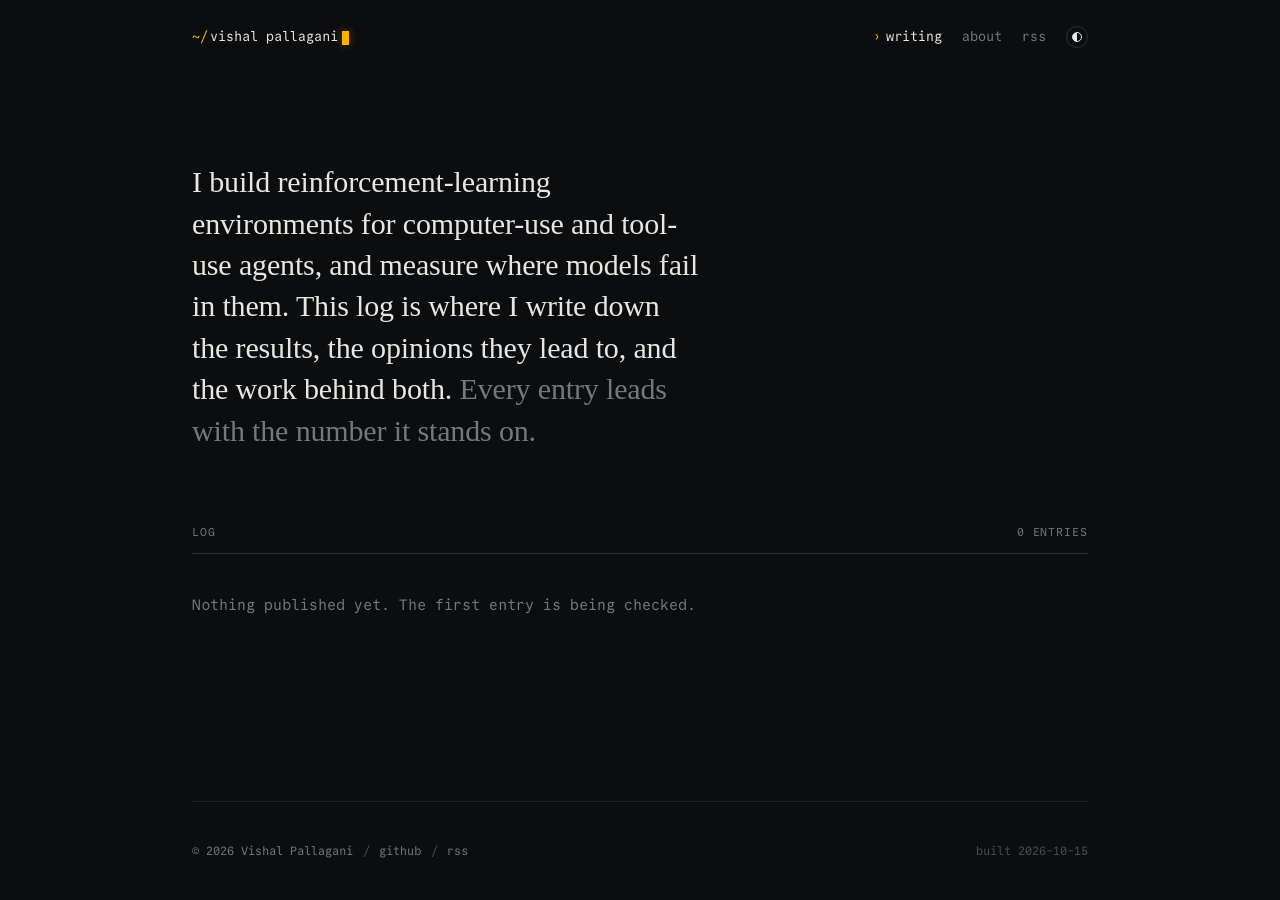
==== index.html @ 7bd43812 "Deploy blog 2026-10-14" ====
<!DOCTYPE html><html lang="en" data-astro-cid-hkbrpulz><head><meta charset="utf-8"><meta name="viewport" content="width=device-width, initial-scale=1"><title>vishal pallagani</title><meta name="description" content="Notes on agents, environments and evaluation, with the numbers attached."><link rel="canonical" href="https://vishalpallagani.github.io/"><link rel="icon" href="/favicon.svg" type="image/svg+xml"><link rel="alternate" type="application/rss+xml" title="vishal pallagani" href="/rss.xml"><meta name="theme-color" content="#0c0d0f" media="(prefers-color-scheme: dark)"><meta name="theme-color" content="#f4f1ea" media="(prefers-color-scheme: light)"><meta property="og:type" content="website"><meta property="og:title" content="vishal pallagani"><meta property="og:description" content="Notes on agents, environments and evaluation, with the numbers attached."><meta property="og:url" content="https://vishalpallagani.github.io/"><meta property="og:image" content="https://vishalpallagani.github.io/og/default.png"><meta property="og:image:width" content="1200"><meta property="og:image:height" content="630"><meta name="twitter:card" content="summary_large_image"><meta name="twitter:image" content="https://vishalpallagani.github.io/og/default.png"><meta name="author" content="Vishal Pallagani"><script>
      // Apply the stored theme before first paint. Dark unless the reader chose light.
      (function () {
        let t = null;
        try { t = localStorage.getItem("theme"); } catch (e) {}
        if (t === "light" || t === "dark") document.documentElement.dataset.theme = t;
        document.addEventListener("astro:after-swap", function () {
          let s = null;
          try { s = localStorage.getItem("theme"); } catch (e) {}
          if (s) document.documentElement.dataset.theme = s;
        });
      })();
    </script><meta name="astro-view-transitions-enabled" content="true"><meta name="astro-view-transitions-fallback" content="animate"><script type="module" src="/_astro/ClientRouter.astro_astro_type_script_index_0_lang.DZigdzQl.js"></script><link rel="stylesheet" href="/_astro/Base.sIvbllHi.css"><style>.intro[data-astro-cid-lcdefpme]{padding-top:clamp(2.5rem,8vw,5.5rem);padding-bottom:clamp(2.5rem,6vw,4.5rem)}.lede[data-astro-cid-lcdefpme]{font-family:var(--serif);font-variation-settings:"wght" 360;letter-spacing:-.005em;text-wrap:pretty;max-width:34ch;margin:0;font-size:clamp(22px,1.2rem + 1vw,30px);line-height:1.38}.dim[data-astro-cid-lcdefpme]{color:var(--muted)}.log-head[data-astro-cid-lcdefpme]{border-bottom:1px solid var(--line-strong);justify-content:space-between;align-items:baseline;padding-bottom:.7rem;display:flex}.log-head[data-astro-cid-lcdefpme] h2[data-astro-cid-lcdefpme]{margin:0;font-weight:400}.log[data-astro-cid-lcdefpme]{margin:0;padding:0;list-style:none}.log[data-astro-cid-lcdefpme] li[data-astro-cid-lcdefpme]{border-bottom:1px solid var(--line);animation:rise var(--t-slow) var(--ease) both;animation-delay:calc(var(--i) * 70ms + .12s)}@keyframes rise{0%{opacity:0;transform:translateY(6px)}}.log[data-astro-cid-lcdefpme] a[data-astro-cid-lcdefpme]{transition:background var(--t-fast) var(--ease);border-radius:4px;grid-template-columns:3.2rem 6.6rem 1fr auto auto;align-items:baseline;gap:0 1.2rem;margin:0 -.6rem;padding:1.15rem .6rem 1.2rem;text-decoration:none;display:grid}.log[data-astro-cid-lcdefpme] a[data-astro-cid-lcdefpme]:hover{background:var(--bg-raised);color:inherit}.no[data-astro-cid-lcdefpme]{color:var(--accent);font-size:12.5px}.date[data-astro-cid-lcdefpme]{color:var(--muted);font-variant-numeric:tabular-nums;font-size:12.5px}.body[data-astro-cid-lcdefpme]{flex-direction:column;gap:.3rem;min-width:0;display:flex}.title[data-astro-cid-lcdefpme]{color:var(--ink);letter-spacing:-.005em;font-size:15px;line-height:1.4}.log[data-astro-cid-lcdefpme] a[data-astro-cid-lcdefpme]:hover .title[data-astro-cid-lcdefpme]{color:var(--accent-ink)}.desc[data-astro-cid-lcdefpme]{font-family:var(--serif);color:var(--ink-2);font-variation-settings:"wght" 360;font-size:16.5px;line-height:1.45}.kind[data-astro-cid-lcdefpme]{letter-spacing:.08em;text-transform:uppercase;color:var(--faint);font-size:11px}.value[data-astro-cid-lcdefpme]{color:var(--accent);font-variant-numeric:tabular-nums;text-align:right;min-width:5.5rem;text-shadow:0 0 14px var(--accent-glow);font-size:15px}.draft[data-astro-cid-lcdefpme]{letter-spacing:.08em;text-transform:uppercase;color:var(--bg);background:var(--muted);vertical-align:.15em;border-radius:2px;margin-left:.6em;padding:.05em .4em;font-size:10.5px;font-style:normal}.empty[data-astro-cid-lcdefpme]{color:var(--muted);padding:1.5rem 0}@media (width<=720px){.log[data-astro-cid-lcdefpme] a[data-astro-cid-lcdefpme]{grid-template-columns:2.6rem 1fr auto;row-gap:.4rem}.date[data-astro-cid-lcdefpme]{grid-area:1/2}.no[data-astro-cid-lcdefpme]{grid-row:1}.value[data-astro-cid-lcdefpme]{grid-area:1/3;min-width:0}.body[data-astro-cid-lcdefpme]{grid-area:2/2/auto/-1}.kind[data-astro-cid-lcdefpme]{display:none}}
</style><script type="module" src="/_astro/page.D-hZag5v.js"></script><style>[data-astro-transition-scope="astro-gyrtbwwo-1"] { view-transition-name: astro-gyrtbwwo-1; }@layer astro { ::view-transition-old(astro-gyrtbwwo-1) { 
	animation-duration: 180ms;
	animation-timing-function: cubic-bezier(0.76, 0, 0.24, 1);
	animation-fill-mode: both;
	animation-name: astroFadeOut; }::view-transition-new(astro-gyrtbwwo-1) { 
	animation-duration: 180ms;
	animation-timing-function: cubic-bezier(0.76, 0, 0.24, 1);
	animation-fill-mode: both;
	animation-name: astroFadeIn; }[data-astro-transition=back]::view-transition-old(astro-gyrtbwwo-1) { 
	animation-duration: 180ms;
	animation-timing-function: cubic-bezier(0.76, 0, 0.24, 1);
	animation-fill-mode: both;
	animation-name: astroFadeOut; }[data-astro-transition=back]::view-transition-new(astro-gyrtbwwo-1) { 
	animation-duration: 180ms;
	animation-timing-function: cubic-bezier(0.76, 0, 0.24, 1);
	animation-fill-mode: both;
	animation-name: astroFadeIn; } }[data-astro-transition-fallback="old"] [data-astro-transition-scope="astro-gyrtbwwo-1"],
			[data-astro-transition-fallback="old"][data-astro-transition-scope="astro-gyrtbwwo-1"] { 
	animation-duration: 180ms;
	animation-timing-function: cubic-bezier(0.76, 0, 0.24, 1);
	animation-fill-mode: both;
	animation-name: astroFadeOut; }[data-astro-transition-fallback="new"] [data-astro-transition-scope="astro-gyrtbwwo-1"],
			[data-astro-transition-fallback="new"][data-astro-transition-scope="astro-gyrtbwwo-1"] { 
	animation-duration: 180ms;
	animation-timing-function: cubic-bezier(0.76, 0, 0.24, 1);
	animation-fill-mode: both;
	animation-name: astroFadeIn; }[data-astro-transition=back][data-astro-transition-fallback="old"] [data-astro-transition-scope="astro-gyrtbwwo-1"],
			[data-astro-transition=back][data-astro-transition-fallback="old"][data-astro-transition-scope="astro-gyrtbwwo-1"] { 
	animation-duration: 180ms;
	animation-timing-function: cubic-bezier(0.76, 0, 0.24, 1);
	animation-fill-mode: both;
	animation-name: astroFadeOut; }[data-astro-transition=back][data-astro-transition-fallback="new"] [data-astro-transition-scope="astro-gyrtbwwo-1"],
			[data-astro-transition=back][data-astro-transition-fallback="new"][data-astro-transition-scope="astro-gyrtbwwo-1"] { 
	animation-duration: 180ms;
	animation-timing-function: cubic-bezier(0.76, 0, 0.24, 1);
	animation-fill-mode: both;
	animation-name: astroFadeIn; }</style></head><body data-astro-cid-hkbrpulz><header class="site-head wrap" data-astro-cid-hkbrpulz><a class="brand" href="/" aria-label="vishal pallagani, home" data-astro-cid-hkbrpulz><span class="prompt" data-astro-cid-hkbrpulz>~/</span>vishal pallagani<span class="cursor" aria-hidden="true" data-astro-cid-hkbrpulz></span></a><nav aria-label="Primary" data-astro-cid-hkbrpulz><a href="/" aria-current="page" data-astro-cid-hkbrpulz>writing</a><a href="/about" data-astro-cid-hkbrpulz>about</a><a class="rss" href="/rss.xml" data-astro-cid-hkbrpulz>rss</a><button class="theme" type="button" aria-label="Toggle colour theme" title="Toggle theme" data-astro-cid-hkbrpulz><span class="theme-dot" data-astro-cid-hkbrpulz></span></button></nav></header><main data-astro-transition-scope="astro-gyrtbwwo-1" data-astro-cid-hkbrpulz><section class="wrap intro" data-astro-cid-lcdefpme><p class="lede" data-astro-cid-lcdefpme>I build reinforcement-learning environments for computer-use and tool-use agents, and measure where models fail in them. This log is where I write down the results, the opinions they lead to, and the work behind both. <span class="dim" data-astro-cid-lcdefpme>Every entry leads with the number it stands on.</span></p></section><section class="wrap" aria-labelledby="log-h" data-astro-cid-lcdefpme><div class="log-head" data-astro-cid-lcdefpme><h2 id="log-h" class="kicker" data-astro-cid-lcdefpme>Log</h2><span class="kicker" data-astro-cid-lcdefpme>0 entries</span></div><p class="empty" data-astro-cid-lcdefpme>Nothing published yet. The first entry is being checked.</p><ol class="log" reversed data-astro-cid-lcdefpme></ol></section></main><footer class="site-foot wrap" data-astro-cid-hkbrpulz><span data-astro-cid-hkbrpulz>© 2026 Vishal Pallagani</span><span class="sep" data-astro-cid-hkbrpulz>/</span><a href="https://github.com/VishalPallagani" data-astro-cid-hkbrpulz>github</a><span class="sep" data-astro-cid-hkbrpulz>/</span><a href="/rss.xml" data-astro-cid-hkbrpulz>rss</a><span class="push" data-astro-cid-hkbrpulz></span><span class="built" data-astro-cid-hkbrpulz>built 2026-10-15</span></footer><script type="module">function e(){let e=document.querySelector(`.theme`);e&&!e.dataset.bound&&(e.dataset.bound=`1`,e.addEventListener(`click`,()=>{let e=document.documentElement,t=e.dataset.theme===`light`?`dark`:`light`;e.dataset.theme=t;try{localStorage.setItem(`theme`,t)}catch{}}))}function t(){let e=document.querySelector(`.progress span`);if(!e)return;let t=document.querySelector(`article`),n=()=>{let n=t??document.body,r=n.offsetTop,i=r+n.offsetHeight-window.innerHeight,a=Math.min(1,Math.max(0,(window.scrollY-r)/Math.max(1,i-r)));e.style.transform=`scaleX(${a})`};n(),window.addEventListener(`scroll`,n,{passive:!0}),window.addEventListener(`resize`,n),document.addEventListener(`astro:before-swap`,()=>window.removeEventListener(`scroll`,n),{once:!0})}document.addEventListener(`astro:page-load`,()=>{e(),t()});</script></body></html>
---- _astro/Base.sIvbllHi.css ----
@keyframes astroFadeInOut{0%{opacity:1}to{opacity:0}}@keyframes astroFadeIn{0%{opacity:0;mix-blend-mode:plus-lighter}to{opacity:1;mix-blend-mode:plus-lighter}}@keyframes astroFadeOut{0%{opacity:1;mix-blend-mode:plus-lighter}to{opacity:0;mix-blend-mode:plus-lighter}}@keyframes astroSlideFromRight{0%{transform:translate(100%)}}@keyframes astroSlideFromLeft{0%{transform:translate(-100%)}}@keyframes astroSlideToRight{to{transform:translate(100%)}}@keyframes astroSlideToLeft{to{transform:translate(-100%)}}@media (prefers-reduced-motion){::view-transition-group(*),::view-transition-old(*),::view-transition-new(*),[data-astro-transition-scope]{animation:none!important}}@font-face{font-family:Commit Mono;font-style:normal;font-display:swap;font-weight:400;src:url(/_astro/commit-mono-latin-400-normal.wzhe4RuD.woff2)format("woff2"),url(/_astro/commit-mono-latin-400-normal.s0S3qwFW.woff)format("woff")}@font-face{font-family:Commit Mono;font-style:normal;font-display:swap;font-weight:500;src:url(/_astro/commit-mono-latin-500-normal.5uPfnx7h.woff2)format("woff2"),url(/_astro/commit-mono-latin-500-normal.DSlnSK8M.woff)format("woff")}@font-face{font-family:Commit Mono;font-style:italic;font-display:swap;font-weight:400;src:url(/_astro/commit-mono-latin-400-italic.DjSHLl2N.woff2)format("woff2"),url(/_astro/commit-mono-latin-400-italic.BXinMwCi.woff)format("woff")}@font-face{font-family:Newsreader Variable;font-style:normal;font-display:swap;font-weight:200 800;src:url(/_astro/newsreader-vietnamese-opsz-normal.BjhtXyW2.woff2)format("woff2-variations");unicode-range:U+102-103,U+110-111,U+128-129,U+168-169,U+1A0-1A1,U+1AF-1B0,U+300-301,U+303-304,U+308-309,U+323,U+329,U+1EA0-1EF9,U+20AB}@font-face{font-family:Newsreader Variable;font-style:normal;font-display:swap;font-weight:200 800;src:url(/_astro/newsreader-latin-ext-opsz-normal.BQn1nviT.woff2)format("woff2-variations");unicode-range:U+100-2BA,U+2BD-2C5,U+2C7-2CC,U+2CE-2D7,U+2DD-2FF,U+304,U+308,U+329,U+1D00-1DBF,U+1E00-1E9F,U+1EF2-1EFF,U+2020,U+20A0-20AB,U+20AD-20C0,U+2113,U+2C60-2C7F,U+A720-A7FF}@font-face{font-family:Newsreader Variable;font-style:normal;font-display:swap;font-weight:200 800;src:url(/_astro/newsreader-latin-opsz-normal.s-izfB6B.woff2)format("woff2-variations");unicode-range:U+??,U+131,U+152-153,U+2BB-2BC,U+2C6,U+2DA,U+2DC,U+304,U+308,U+329,U+2000-206F,U+20AC,U+2122,U+2191,U+2193,U+2212,U+2215,U+FEFF,U+FFFD}@font-face{font-family:Newsreader Variable;font-style:italic;font-display:swap;font-weight:200 800;src:url(/_astro/newsreader-vietnamese-opsz-italic.DTr-ymY4.woff2)format("woff2-variations");unicode-range:U+102-103,U+110-111,U+128-129,U+168-169,U+1A0-1A1,U+1AF-1B0,U+300-301,U+303-304,U+308-309,U+323,U+329,U+1EA0-1EF9,U+20AB}@font-face{font-family:Newsreader Variable;font-style:italic;font-display:swap;font-weight:200 800;src:url(/_astro/newsreader-latin-ext-opsz-italic.CSPGnFdO.woff2)format("woff2-variations");unicode-range:U+100-2BA,U+2BD-2C5,U+2C7-2CC,U+2CE-2D7,U+2DD-2FF,U+304,U+308,U+329,U+1D00-1DBF,U+1E00-1E9F,U+1EF2-1EFF,U+2020,U+20A0-20AB,U+20AD-20C0,U+2113,U+2C60-2C7F,U+A720-A7FF}@font-face{font-family:Newsreader Variable;font-style:italic;font-display:swap;font-weight:200 800;src:url(/_astro/newsreader-latin-opsz-italic.kJKFiXvB.woff2)format("woff2-variations");unicode-range:U+??,U+131,U+152-153,U+2BB-2BC,U+2C6,U+2DA,U+2DC,U+304,U+308,U+329,U+2000-206F,U+20AC,U+2122,U+2191,U+2193,U+2212,U+2215,U+FEFF,U+FFFD}:root{--bg:#0c0d0f;--bg-raised:#121417;--bg-sunken:#08090a;--line:#1e2126;--line-strong:#2b2f36;--ink:#e9e6df;--ink-2:#b4b0a7;--muted:#74777e;--faint:#4a4d53;--accent:#ffb000;--accent-ink:#ffc94d;--accent-soft:#ffb00024;--accent-glow:#ffb00059;--data-0:#5b5f67;--data-1:#ffb00073;--data-2:#ffb000;--selection:#ffb00047;--mono:"Commit Mono", ui-monospace, "SF Mono", Menlo, monospace;--serif:"Newsreader Variable", "Iowan Old Style", Georgia, serif;--measure:40rem;--wide:56rem;--gutter:clamp(1rem, 4vw, 2rem);--ease:cubic-bezier(.22, 1, .36, 1);--t-fast:.16s;--t-med:.42s;--t-slow:.9s;color-scheme:dark}:root[data-theme=light]{--bg:#f4f1ea;--bg-raised:#ece8de;--bg-sunken:#e6e1d5;--line:#ddd7ca;--line-strong:#cbc4b4;--ink:#17171a;--ink-2:#45454b;--muted:#7b7a76;--faint:#a9a59b;--accent:#b36b00;--accent-ink:#8f5500;--accent-soft:#b36b001a;--accent-glow:#b36b0040;--data-0:#a9a59b;--data-1:#b36b0073;--data-2:#b36b00;--selection:#b36b0033;color-scheme:light}*,:before,:after{box-sizing:border-box}html{background:var(--bg);color:var(--ink);-webkit-text-size-adjust:100%;text-rendering:optimizelegibility;-webkit-font-smoothing:antialiased;scroll-padding-top:4rem}body{background:var(--bg);min-height:100dvh;font-family:var(--mono);font-feature-settings:"ss01", "ss03";flex-direction:column;margin:0;font-size:15px;line-height:1.6;display:flex}::selection{background:var(--selection);color:var(--ink)}:focus-visible{outline:1.5px solid var(--accent);outline-offset:3px;border-radius:2px}img,svg{max-width:100%;display:block}a{color:inherit;text-decoration:underline;text-decoration-color:var(--line-strong);text-underline-offset:.22em;transition:color var(--t-fast) var(--ease), text-decoration-color var(--t-fast) var(--ease);text-decoration-thickness:1px}a:hover{color:var(--accent-ink);text-decoration-color:var(--accent)}.wrap{width:100%;max-width:calc(var(--wide) + 2 * var(--gutter));padding:0 var(--gutter);margin:0 auto}.measure{max-width:var(--measure)}.kicker{font-family:var(--mono);letter-spacing:.08em;text-transform:uppercase;color:var(--muted);font-size:11.5px}.kicker b{color:var(--accent);font-weight:500}.visually-hidden{clip:rect(0 0 0 0);white-space:nowrap;width:1px;height:1px;position:absolute;overflow:hidden}.prose{font-family:var(--serif);color:var(--ink);font-optical-sizing:auto;font-variation-settings:"wght" 380;hanging-punctuation:first;font-size:clamp(18px,1.05rem + .25vw,20px);line-height:1.62}:root[data-theme=light] .prose{font-variation-settings:"wght" 400}.prose>*{max-width:var(--measure)}.prose p{margin:0 0 1.05em}.prose strong{font-variation-settings:"wght" 600;color:var(--ink)}.prose em{font-style:italic}.prose h2,.prose h3{font-family:var(--mono);letter-spacing:-.01em;color:var(--ink);margin:2.4em 0 .7em;font-weight:500;line-height:1.25}.prose h2{font-size:1.02em}.prose h2:before{content:"## ";color:var(--accent)}.prose h3{color:var(--ink-2);font-size:.9em}.prose h3:before{content:"### ";color:var(--faint)}.prose ul,.prose ol{margin:0 0 1.1em;padding-left:1.2em}.prose li{margin:.3em 0}.prose ul li::marker{content:"–  ";color:var(--muted)}.prose ol li::marker{font-family:var(--mono);color:var(--muted);font-size:.8em}.prose blockquote{border-left:2px solid var(--accent);color:var(--ink-2);margin:1.6em 0;padding:.1em 0 .1em 1.2em;font-style:italic}.prose hr{background:var(--line);height:1px;max-width:var(--measure);border:0;margin:3em 0}.prose a{text-decoration-color:var(--accent-glow)}.prose :not(pre)>code{font-family:var(--mono);background:var(--bg-raised);border:1px solid var(--line);color:var(--ink);white-space:nowrap;border-radius:3px;padding:.12em .36em;font-size:.8em}.prose pre{font-family:var(--mono);border:1px solid var(--line);max-width:var(--wide);border-radius:6px;margin:1.8em 0;padding:1.1em 1.25em;font-size:13.5px;line-height:1.6;overflow-x:auto;background:var(--bg-sunken)!important}.prose table{font-family:var(--mono);border-collapse:collapse;font-variant-numeric:tabular-nums;width:100%;margin:1.8em 0;font-size:13px}.prose th{text-align:left;color:var(--muted);border-bottom:1px solid var(--line-strong);padding:.5em .8em .5em 0;font-weight:500}.prose td{border-bottom:1px solid var(--line);color:var(--ink-2);padding:.55em .8em .55em 0}.prose .footnotes{color:var(--ink-2);border-top:1px solid var(--line);margin-top:4em;padding-top:1.2em;font-size:.82em}.prose .footnotes h2{display:none}.prose sup a{font-family:var(--mono);color:var(--accent);padding:0 .1em;font-size:.7em;text-decoration:none}.prose>.wide,.prose>figure{max-width:var(--wide)}figure{margin:2.6em 0}figcaption{font-family:var(--mono);color:var(--muted);max-width:var(--measure);margin-top:1em;font-size:12px;line-height:1.55}figcaption b{color:var(--ink-2);font-weight:500}@media (prefers-reduced-motion:reduce){*,:before,:after{transition:none!important;animation:none!important}}.astro-route-announcer{clip:rect(0 0 0 0);clip-path:inset(50%);white-space:nowrap;width:1px;height:1px;position:absolute;top:0;left:0;overflow:hidden}.progress[data-astro-cid-hkbrpulz]{z-index:50;pointer-events:none;height:2px;position:fixed;inset:0 0 auto}.progress[data-astro-cid-hkbrpulz] span[data-astro-cid-hkbrpulz]{background:var(--accent);height:100%;box-shadow:0 0 10px var(--accent-glow);transform-origin:0;display:block;transform:scaleX(0)}.site-head[data-astro-cid-hkbrpulz]{justify-content:space-between;align-items:center;gap:1rem;padding-top:1.6rem;padding-bottom:1.6rem;font-size:13.5px;display:flex}.brand[data-astro-cid-hkbrpulz]{color:var(--ink);white-space:nowrap;align-items:center;text-decoration:none;display:inline-flex}.brand[data-astro-cid-hkbrpulz]:hover{color:var(--ink)}.prompt[data-astro-cid-hkbrpulz]{color:var(--accent);margin-right:.15em}.cursor[data-astro-cid-hkbrpulz]{background:var(--accent);width:.55em;height:1.05em;box-shadow:0 0 8px var(--accent-glow);margin-left:.3em;animation:1.15s step-end infinite blink;display:inline-block;transform:translateY(1px)}@keyframes blink{50%{opacity:0}}nav[data-astro-cid-hkbrpulz]{align-items:center;gap:1.25rem;display:flex}nav[data-astro-cid-hkbrpulz] a[data-astro-cid-hkbrpulz]{color:var(--muted);text-decoration:none}nav[data-astro-cid-hkbrpulz] a[data-astro-cid-hkbrpulz]:hover,nav[data-astro-cid-hkbrpulz] a[data-astro-cid-hkbrpulz][aria-current=page]{color:var(--ink)}nav[data-astro-cid-hkbrpulz] a[data-astro-cid-hkbrpulz][aria-current=page]:before{content:"›";color:var(--accent);margin-right:.35em}.theme[data-astro-cid-hkbrpulz]{appearance:none;border:1px solid var(--line-strong);cursor:pointer;width:22px;height:22px;transition:border-color var(--t-fast) var(--ease);background:0 0;border-radius:50%;place-items:center;padding:0;display:grid}.theme[data-astro-cid-hkbrpulz]:hover{border-color:var(--accent)}.theme-dot[data-astro-cid-hkbrpulz]{background:linear-gradient(90deg, var(--ink) 50%, transparent 50%);border:1px solid var(--ink);width:10px;height:10px;transition:transform var(--t-med) var(--ease);border-radius:50%}:root[data-theme=light] .theme-dot[data-astro-cid-hkbrpulz]{transform:rotate(180deg)}main[data-astro-cid-hkbrpulz]{flex:1}.site-foot[data-astro-cid-hkbrpulz]{color:var(--muted);flex-wrap:wrap;align-items:center;gap:.6rem;margin-top:6rem;padding-top:2.5rem;padding-bottom:2.5rem;font-size:12px;display:flex;position:relative}.site-foot[data-astro-cid-hkbrpulz]:before{content:"";top:0;left:var(--gutter);right:var(--gutter);background:var(--line);height:1px;position:absolute}.site-foot[data-astro-cid-hkbrpulz] a[data-astro-cid-hkbrpulz]{color:var(--muted);text-decoration:none}.site-foot[data-astro-cid-hkbrpulz] a[data-astro-cid-hkbrpulz]:hover{color:var(--ink)}.sep[data-astro-cid-hkbrpulz]{color:var(--faint)}.push[data-astro-cid-hkbrpulz]{flex:1}.built[data-astro-cid-hkbrpulz]{color:var(--faint)}@media (width<=560px){nav[data-astro-cid-hkbrpulz]{gap:.9rem}.built[data-astro-cid-hkbrpulz]{display:none}}@media (width<=420px){nav[data-astro-cid-hkbrpulz] .rss[data-astro-cid-hkbrpulz]{display:none}.site-head[data-astro-cid-hkbrpulz]{font-size:13px}}
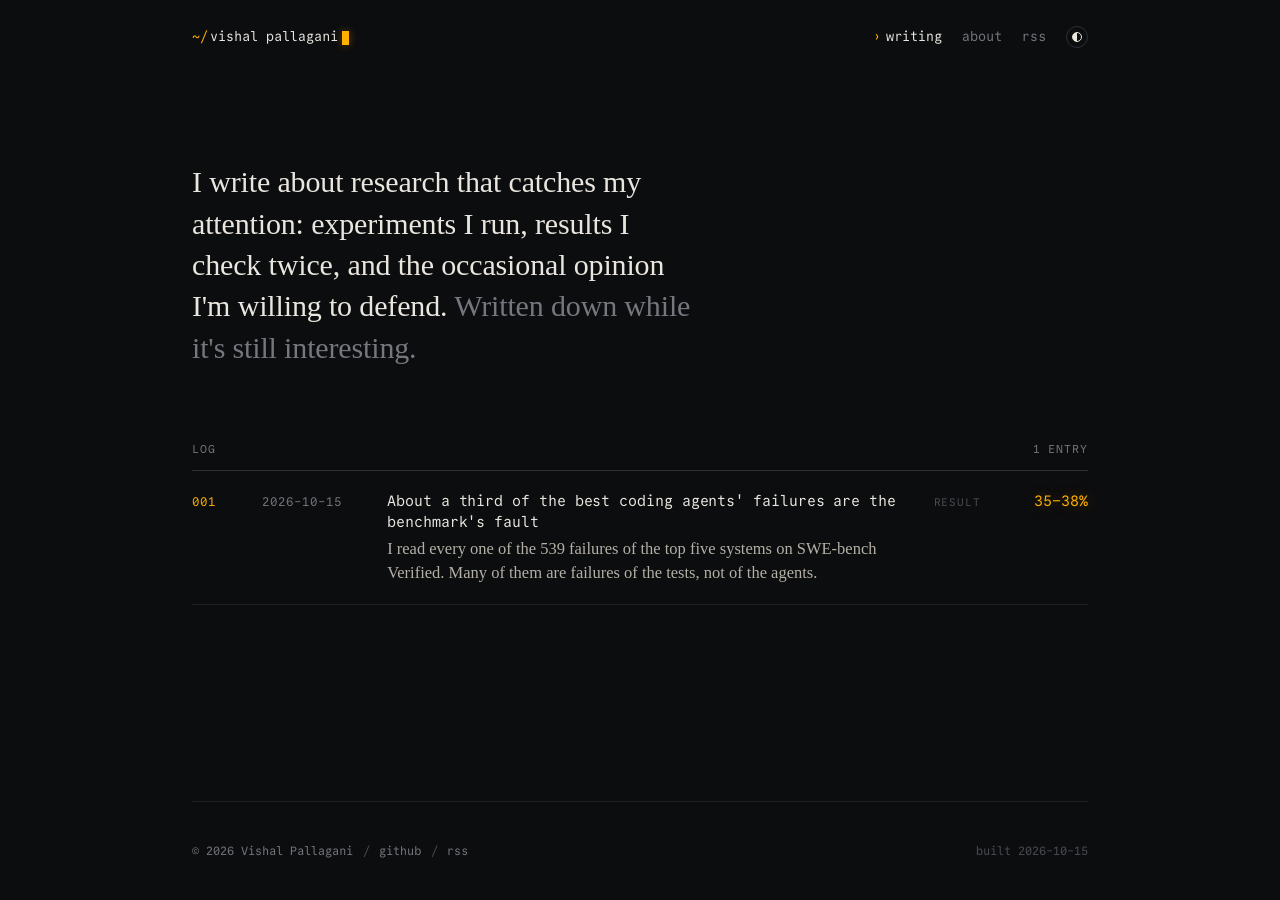
==== commit 3a32e062: "Deploy blog 2026-10-14" ====
--- a/index.html
+++ b/index.html
@@ -1,4 +1,4 @@
-<!DOCTYPE html><html lang="en" data-astro-cid-hkbrpulz><head><meta charset="utf-8"><meta name="viewport" content="width=device-width, initial-scale=1"><title>vishal pallagani</title><meta name="description" content="Notes on agents, environments and evaluation, with the numbers attached."><link rel="canonical" href="https://vishalpallagani.github.io/"><link rel="icon" href="/favicon.svg" type="image/svg+xml"><link rel="alternate" type="application/rss+xml" title="vishal pallagani" href="/rss.xml"><meta name="theme-color" content="#0c0d0f" media="(prefers-color-scheme: dark)"><meta name="theme-color" content="#f4f1ea" media="(prefers-color-scheme: light)"><meta property="og:type" content="website"><meta property="og:title" content="vishal pallagani"><meta property="og:description" content="Notes on agents, environments and evaluation, with the numbers attached."><meta property="og:url" content="https://vishalpallagani.github.io/"><meta property="og:image" content="https://vishalpallagani.github.io/og/default.png"><meta property="og:image:width" content="1200"><meta property="og:image:height" content="630"><meta name="twitter:card" content="summary_large_image"><meta name="twitter:image" content="https://vishalpallagani.github.io/og/default.png"><meta name="author" content="Vishal Pallagani"><script>
+<!DOCTYPE html><html lang="en" data-astro-cid-hkbrpulz><head><meta charset="utf-8"><meta name="viewport" content="width=device-width, initial-scale=1"><title>vishal pallagani</title><meta name="description" content="Experiments, results and opinions on research that catches my attention."><link rel="canonical" href="https://vishalpallagani.github.io/"><link rel="icon" href="/favicon.svg" type="image/svg+xml"><link rel="alternate" type="application/rss+xml" title="vishal pallagani" href="/rss.xml"><meta name="theme-color" content="#0c0d0f" media="(prefers-color-scheme: dark)"><meta name="theme-color" content="#f4f1ea" media="(prefers-color-scheme: light)"><meta property="og:type" content="website"><meta property="og:title" content="vishal pallagani"><meta property="og:description" content="Experiments, results and opinions on research that catches my attention."><meta property="og:url" content="https://vishalpallagani.github.io/"><meta property="og:image" content="https://vishalpallagani.github.io/og/default.png"><meta property="og:image:width" content="1200"><meta property="og:image:height" content="630"><meta name="twitter:card" content="summary_large_image"><meta name="twitter:image" content="https://vishalpallagani.github.io/og/default.png"><meta name="author" content="Vishal Pallagani"><script>
       // Apply the stored theme before first paint. Dark unless the reader chose light.
       (function () {
         let t = null;
@@ -47,4 +47,4 @@
 	animation-duration: 180ms;
 	animation-timing-function: cubic-bezier(0.76, 0, 0.24, 1);
 	animation-fill-mode: both;
-	animation-name: astroFadeIn; }</style></head><body data-astro-cid-hkbrpulz><header class="site-head wrap" data-astro-cid-hkbrpulz><a class="brand" href="/" aria-label="vishal pallagani, home" data-astro-cid-hkbrpulz><span class="prompt" data-astro-cid-hkbrpulz>~/</span>vishal pallagani<span class="cursor" aria-hidden="true" data-astro-cid-hkbrpulz></span></a><nav aria-label="Primary" data-astro-cid-hkbrpulz><a href="/" aria-current="page" data-astro-cid-hkbrpulz>writing</a><a href="/about" data-astro-cid-hkbrpulz>about</a><a class="rss" href="/rss.xml" data-astro-cid-hkbrpulz>rss</a><button class="theme" type="button" aria-label="Toggle colour theme" title="Toggle theme" data-astro-cid-hkbrpulz><span class="theme-dot" data-astro-cid-hkbrpulz></span></button></nav></header><main data-astro-transition-scope="astro-gyrtbwwo-1" data-astro-cid-hkbrpulz><section class="wrap intro" data-astro-cid-lcdefpme><p class="lede" data-astro-cid-lcdefpme>I build reinforcement-learning environments for computer-use and tool-use agents, and measure where models fail in them. This log is where I write down the results, the opinions they lead to, and the work behind both. <span class="dim" data-astro-cid-lcdefpme>Every entry leads with the number it stands on.</span></p></section><section class="wrap" aria-labelledby="log-h" data-astro-cid-lcdefpme><div class="log-head" data-astro-cid-lcdefpme><h2 id="log-h" class="kicker" data-astro-cid-lcdefpme>Log</h2><span class="kicker" data-astro-cid-lcdefpme>0 entries</span></div><p class="empty" data-astro-cid-lcdefpme>Nothing published yet. The first entry is being checked.</p><ol class="log" reversed data-astro-cid-lcdefpme></ol></section></main><footer class="site-foot wrap" data-astro-cid-hkbrpulz><span data-astro-cid-hkbrpulz>© 2026 Vishal Pallagani</span><span class="sep" data-astro-cid-hkbrpulz>/</span><a href="https://github.com/VishalPallagani" data-astro-cid-hkbrpulz>github</a><span class="sep" data-astro-cid-hkbrpulz>/</span><a href="/rss.xml" data-astro-cid-hkbrpulz>rss</a><span class="push" data-astro-cid-hkbrpulz></span><span class="built" data-astro-cid-hkbrpulz>built 2026-10-15</span></footer><script type="module">function e(){let e=document.querySelector(`.theme`);e&&!e.dataset.bound&&(e.dataset.bound=`1`,e.addEventListener(`click`,()=>{let e=document.documentElement,t=e.dataset.theme===`light`?`dark`:`light`;e.dataset.theme=t;try{localStorage.setItem(`theme`,t)}catch{}}))}function t(){let e=document.querySelector(`.progress span`);if(!e)return;let t=document.querySelector(`article`),n=()=>{let n=t??document.body,r=n.offsetTop,i=r+n.offsetHeight-window.innerHeight,a=Math.min(1,Math.max(0,(window.scrollY-r)/Math.max(1,i-r)));e.style.transform=`scaleX(${a})`};n(),window.addEventListener(`scroll`,n,{passive:!0}),window.addEventListener(`resize`,n),document.addEventListener(`astro:before-swap`,()=>window.removeEventListener(`scroll`,n),{once:!0})}document.addEventListener(`astro:page-load`,()=>{e(),t()});</script></body></html>+	animation-name: astroFadeIn; }</style></head><body data-astro-cid-hkbrpulz><header class="site-head wrap" data-astro-cid-hkbrpulz><a class="brand" href="/" aria-label="vishal pallagani, home" data-astro-cid-hkbrpulz><span class="prompt" data-astro-cid-hkbrpulz>~/</span>vishal pallagani<span class="cursor" aria-hidden="true" data-astro-cid-hkbrpulz></span></a><nav aria-label="Primary" data-astro-cid-hkbrpulz><a href="/" aria-current="page" data-astro-cid-hkbrpulz>writing</a><a href="/about" data-astro-cid-hkbrpulz>about</a><a class="rss" href="/rss.xml" data-astro-cid-hkbrpulz>rss</a><button class="theme" type="button" aria-label="Toggle colour theme" title="Toggle theme" data-astro-cid-hkbrpulz><span class="theme-dot" data-astro-cid-hkbrpulz></span></button></nav></header><main data-astro-transition-scope="astro-gyrtbwwo-1" data-astro-cid-hkbrpulz><section class="wrap intro" data-astro-cid-lcdefpme><p class="lede" data-astro-cid-lcdefpme>I write about research that catches my attention: experiments I run, results I check twice, and the occasional opinion I'm willing to defend. <span class="dim" data-astro-cid-lcdefpme>Written down while it's still interesting.</span></p></section><section class="wrap" aria-labelledby="log-h" data-astro-cid-lcdefpme><div class="log-head" data-astro-cid-lcdefpme><h2 id="log-h" class="kicker" data-astro-cid-lcdefpme>Log</h2><span class="kicker" data-astro-cid-lcdefpme>1 entry</span></div><ol class="log" reversed data-astro-cid-lcdefpme><li style="--i:0" data-astro-cid-lcdefpme><a href="/writing/swe-bench-verified-frontier" data-astro-cid-lcdefpme><span class="no" data-astro-cid-lcdefpme>001</span><span class="date" data-astro-cid-lcdefpme>2026-10-15</span><span class="body" data-astro-cid-lcdefpme><span class="title" data-astro-cid-lcdefpme>About a third of the best coding agents&#39; failures are the benchmark&#39;s fault</span><span class="desc" data-astro-cid-lcdefpme>I read every one of the 539 failures of the top five systems on SWE-bench Verified. Many of them are failures of the tests, not of the agents.</span></span><span class="kind" data-astro-cid-lcdefpme>result</span><span class="value" data-astro-cid-lcdefpme>35–38%</span></a></li></ol></section></main><footer class="site-foot wrap" data-astro-cid-hkbrpulz><span data-astro-cid-hkbrpulz>© 2026 Vishal Pallagani</span><span class="sep" data-astro-cid-hkbrpulz>/</span><a href="https://github.com/VishalPallagani" data-astro-cid-hkbrpulz>github</a><span class="sep" data-astro-cid-hkbrpulz>/</span><a href="/rss.xml" data-astro-cid-hkbrpulz>rss</a><span class="push" data-astro-cid-hkbrpulz></span><span class="built" data-astro-cid-hkbrpulz>built 2026-10-15</span></footer><script type="module">function e(){let e=document.querySelector(`.theme`);e&&!e.dataset.bound&&(e.dataset.bound=`1`,e.addEventListener(`click`,()=>{let e=document.documentElement,t=e.dataset.theme===`light`?`dark`:`light`;e.dataset.theme=t;try{localStorage.setItem(`theme`,t)}catch{}}))}function t(){let e=document.querySelector(`.progress span`);if(!e)return;let t=document.querySelector(`article`),n=()=>{let n=t??document.body,r=n.offsetTop,i=r+n.offsetHeight-window.innerHeight,a=Math.min(1,Math.max(0,(window.scrollY-r)/Math.max(1,i-r)));e.style.transform=`scaleX(${a})`};n(),window.addEventListener(`scroll`,n,{passive:!0}),window.addEventListener(`resize`,n),document.addEventListener(`astro:before-swap`,()=>window.removeEventListener(`scroll`,n),{once:!0})}document.addEventListener(`astro:page-load`,()=>{e(),t()});</script></body></html>
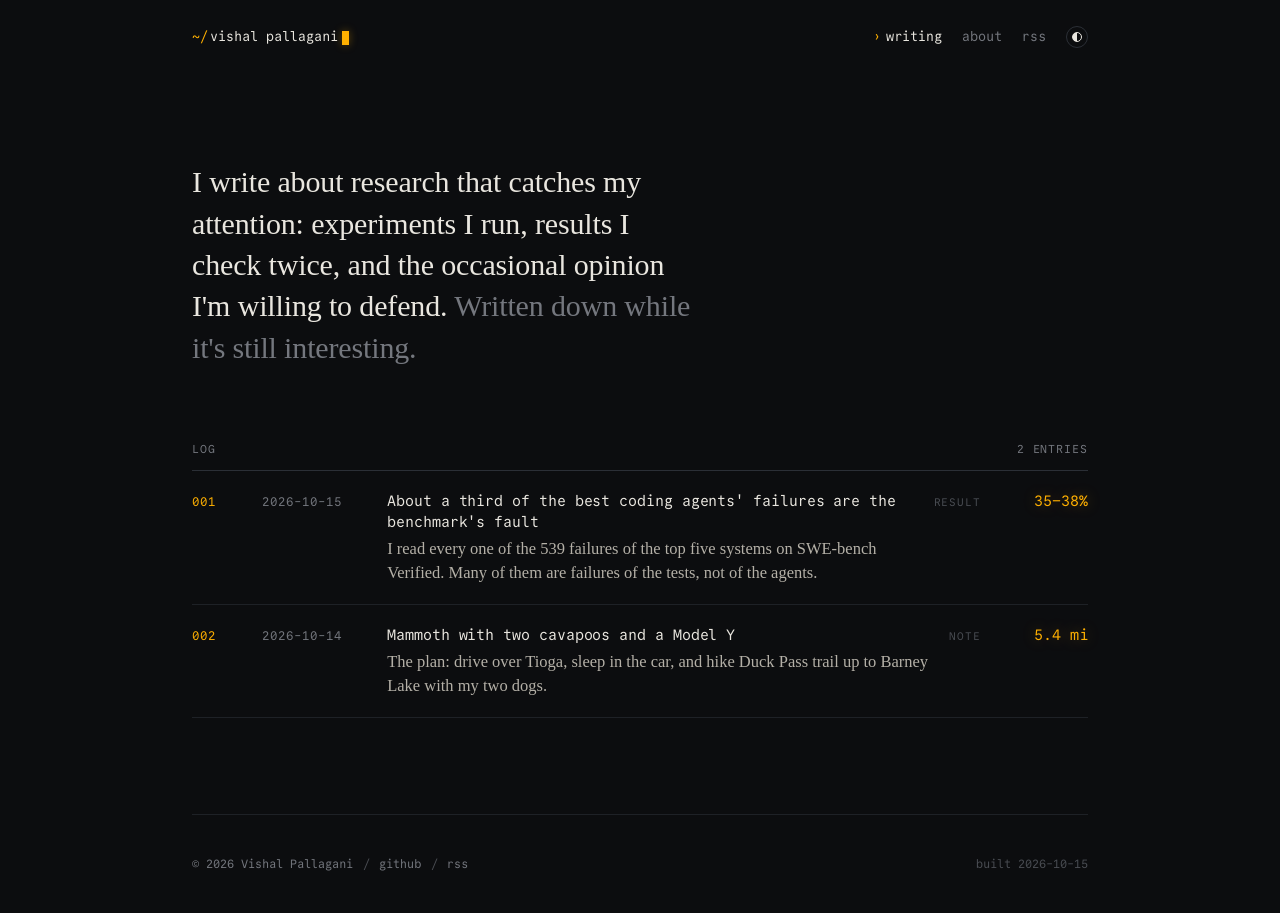
==== commit 562842b9: "Deploy blog 2026-10-14" ====
--- a/index.html
+++ b/index.html
@@ -1,6 +1,7 @@
 <!DOCTYPE html><html lang="en" data-astro-cid-hkbrpulz><head><meta charset="utf-8"><meta name="viewport" content="width=device-width, initial-scale=1"><title>vishal pallagani</title><meta name="description" content="Experiments, results and opinions on research that catches my attention."><link rel="canonical" href="https://vishalpallagani.github.io/"><link rel="icon" href="/favicon.svg" type="image/svg+xml"><link rel="alternate" type="application/rss+xml" title="vishal pallagani" href="/rss.xml"><meta name="theme-color" content="#0c0d0f" media="(prefers-color-scheme: dark)"><meta name="theme-color" content="#f4f1ea" media="(prefers-color-scheme: light)"><meta property="og:type" content="website"><meta property="og:title" content="vishal pallagani"><meta property="og:description" content="Experiments, results and opinions on research that catches my attention."><meta property="og:url" content="https://vishalpallagani.github.io/"><meta property="og:image" content="https://vishalpallagani.github.io/og/default.png"><meta property="og:image:width" content="1200"><meta property="og:image:height" content="630"><meta name="twitter:card" content="summary_large_image"><meta name="twitter:image" content="https://vishalpallagani.github.io/og/default.png"><meta name="author" content="Vishal Pallagani"><script>
       // Apply the stored theme before first paint. Dark unless the reader chose light.
       (function () {
+        document.documentElement.classList.add("js");
         let t = null;
         try { t = localStorage.getItem("theme"); } catch (e) {}
         if (t === "light" || t === "dark") document.documentElement.dataset.theme = t;
@@ -8,9 +9,10 @@
           let s = null;
           try { s = localStorage.getItem("theme"); } catch (e) {}
           if (s) document.documentElement.dataset.theme = s;
+          document.documentElement.classList.add("js");
         });
       })();
-    </script><meta name="astro-view-transitions-enabled" content="true"><meta name="astro-view-transitions-fallback" content="animate"><script type="module" src="/_astro/ClientRouter.astro_astro_type_script_index_0_lang.DZigdzQl.js"></script><link rel="stylesheet" href="/_astro/Base.sIvbllHi.css"><style>.intro[data-astro-cid-lcdefpme]{padding-top:clamp(2.5rem,8vw,5.5rem);padding-bottom:clamp(2.5rem,6vw,4.5rem)}.lede[data-astro-cid-lcdefpme]{font-family:var(--serif);font-variation-settings:"wght" 360;letter-spacing:-.005em;text-wrap:pretty;max-width:34ch;margin:0;font-size:clamp(22px,1.2rem + 1vw,30px);line-height:1.38}.dim[data-astro-cid-lcdefpme]{color:var(--muted)}.log-head[data-astro-cid-lcdefpme]{border-bottom:1px solid var(--line-strong);justify-content:space-between;align-items:baseline;padding-bottom:.7rem;display:flex}.log-head[data-astro-cid-lcdefpme] h2[data-astro-cid-lcdefpme]{margin:0;font-weight:400}.log[data-astro-cid-lcdefpme]{margin:0;padding:0;list-style:none}.log[data-astro-cid-lcdefpme] li[data-astro-cid-lcdefpme]{border-bottom:1px solid var(--line);animation:rise var(--t-slow) var(--ease) both;animation-delay:calc(var(--i) * 70ms + .12s)}@keyframes rise{0%{opacity:0;transform:translateY(6px)}}.log[data-astro-cid-lcdefpme] a[data-astro-cid-lcdefpme]{transition:background var(--t-fast) var(--ease);border-radius:4px;grid-template-columns:3.2rem 6.6rem 1fr auto auto;align-items:baseline;gap:0 1.2rem;margin:0 -.6rem;padding:1.15rem .6rem 1.2rem;text-decoration:none;display:grid}.log[data-astro-cid-lcdefpme] a[data-astro-cid-lcdefpme]:hover{background:var(--bg-raised);color:inherit}.no[data-astro-cid-lcdefpme]{color:var(--accent);font-size:12.5px}.date[data-astro-cid-lcdefpme]{color:var(--muted);font-variant-numeric:tabular-nums;font-size:12.5px}.body[data-astro-cid-lcdefpme]{flex-direction:column;gap:.3rem;min-width:0;display:flex}.title[data-astro-cid-lcdefpme]{color:var(--ink);letter-spacing:-.005em;font-size:15px;line-height:1.4}.log[data-astro-cid-lcdefpme] a[data-astro-cid-lcdefpme]:hover .title[data-astro-cid-lcdefpme]{color:var(--accent-ink)}.desc[data-astro-cid-lcdefpme]{font-family:var(--serif);color:var(--ink-2);font-variation-settings:"wght" 360;font-size:16.5px;line-height:1.45}.kind[data-astro-cid-lcdefpme]{letter-spacing:.08em;text-transform:uppercase;color:var(--faint);font-size:11px}.value[data-astro-cid-lcdefpme]{color:var(--accent);font-variant-numeric:tabular-nums;text-align:right;min-width:5.5rem;text-shadow:0 0 14px var(--accent-glow);font-size:15px}.draft[data-astro-cid-lcdefpme]{letter-spacing:.08em;text-transform:uppercase;color:var(--bg);background:var(--muted);vertical-align:.15em;border-radius:2px;margin-left:.6em;padding:.05em .4em;font-size:10.5px;font-style:normal}.empty[data-astro-cid-lcdefpme]{color:var(--muted);padding:1.5rem 0}@media (width<=720px){.log[data-astro-cid-lcdefpme] a[data-astro-cid-lcdefpme]{grid-template-columns:2.6rem 1fr auto;row-gap:.4rem}.date[data-astro-cid-lcdefpme]{grid-area:1/2}.no[data-astro-cid-lcdefpme]{grid-row:1}.value[data-astro-cid-lcdefpme]{grid-area:1/3;min-width:0}.body[data-astro-cid-lcdefpme]{grid-area:2/2/auto/-1}.kind[data-astro-cid-lcdefpme]{display:none}}
+    </script><meta name="astro-view-transitions-enabled" content="true"><meta name="astro-view-transitions-fallback" content="animate"><script type="module" src="/_astro/ClientRouter.astro_astro_type_script_index_0_lang.DZigdzQl.js"></script><link rel="stylesheet" href="/_astro/Base.Dqk6AsU4.css"><style>.intro[data-astro-cid-lcdefpme]{padding-top:clamp(2.5rem,8vw,5.5rem);padding-bottom:clamp(2.5rem,6vw,4.5rem)}.lede[data-astro-cid-lcdefpme]{font-family:var(--serif);font-variation-settings:"wght" 360;letter-spacing:-.005em;text-wrap:pretty;max-width:34ch;margin:0;font-size:clamp(22px,1.2rem + 1vw,30px);line-height:1.38}.dim[data-astro-cid-lcdefpme]{color:var(--muted)}.log-head[data-astro-cid-lcdefpme]{border-bottom:1px solid var(--line-strong);justify-content:space-between;align-items:baseline;padding-bottom:.7rem;display:flex}.log-head[data-astro-cid-lcdefpme] h2[data-astro-cid-lcdefpme]{margin:0;font-weight:400}.log[data-astro-cid-lcdefpme]{margin:0;padding:0;list-style:none}.log[data-astro-cid-lcdefpme] li[data-astro-cid-lcdefpme]{border-bottom:1px solid var(--line);animation:rise var(--t-slow) var(--ease) both;animation-delay:calc(var(--i) * 70ms + .12s)}@keyframes rise{0%{opacity:0;transform:translateY(6px)}}.log[data-astro-cid-lcdefpme] a[data-astro-cid-lcdefpme]{transition:background var(--t-fast) var(--ease);border-radius:4px;grid-template-columns:3.2rem 6.6rem 1fr auto auto;align-items:baseline;gap:0 1.2rem;margin:0 -.6rem;padding:1.15rem .6rem 1.2rem;text-decoration:none;display:grid}.log[data-astro-cid-lcdefpme] a[data-astro-cid-lcdefpme]:hover{background:var(--bg-raised);color:inherit}.no[data-astro-cid-lcdefpme]{color:var(--accent);font-size:12.5px}.date[data-astro-cid-lcdefpme]{color:var(--muted);font-variant-numeric:tabular-nums;font-size:12.5px}.body[data-astro-cid-lcdefpme]{flex-direction:column;gap:.3rem;min-width:0;display:flex}.title[data-astro-cid-lcdefpme]{color:var(--ink);letter-spacing:-.005em;font-size:15px;line-height:1.4}.log[data-astro-cid-lcdefpme] a[data-astro-cid-lcdefpme]:hover .title[data-astro-cid-lcdefpme]{color:var(--accent-ink)}.desc[data-astro-cid-lcdefpme]{font-family:var(--serif);color:var(--ink-2);font-variation-settings:"wght" 360;font-size:16.5px;line-height:1.45}.kind[data-astro-cid-lcdefpme]{letter-spacing:.08em;text-transform:uppercase;color:var(--faint);font-size:11px}.value[data-astro-cid-lcdefpme]{color:var(--accent);font-variant-numeric:tabular-nums;text-align:right;min-width:5.5rem;text-shadow:0 0 14px var(--accent-glow);font-size:15px}.draft[data-astro-cid-lcdefpme]{letter-spacing:.08em;text-transform:uppercase;color:var(--bg);background:var(--muted);vertical-align:.15em;border-radius:2px;margin-left:.6em;padding:.05em .4em;font-size:10.5px;font-style:normal}.empty[data-astro-cid-lcdefpme]{color:var(--muted);padding:1.5rem 0}@media (width<=720px){.log[data-astro-cid-lcdefpme] a[data-astro-cid-lcdefpme]{grid-template-columns:2.6rem 1fr auto;row-gap:.4rem}.date[data-astro-cid-lcdefpme]{grid-area:1/2}.no[data-astro-cid-lcdefpme]{grid-row:1}.value[data-astro-cid-lcdefpme]{grid-area:1/3;min-width:0}.body[data-astro-cid-lcdefpme]{grid-area:2/2/auto/-1}.kind[data-astro-cid-lcdefpme]{display:none}}
 </style><script type="module" src="/_astro/page.D-hZag5v.js"></script><style>[data-astro-transition-scope="astro-gyrtbwwo-1"] { view-transition-name: astro-gyrtbwwo-1; }@layer astro { ::view-transition-old(astro-gyrtbwwo-1) { 
 	animation-duration: 180ms;
 	animation-timing-function: cubic-bezier(0.76, 0, 0.24, 1);
@@ -47,4 +49,4 @@
 	animation-duration: 180ms;
 	animation-timing-function: cubic-bezier(0.76, 0, 0.24, 1);
 	animation-fill-mode: both;
-	animation-name: astroFadeIn; }</style></head><body data-astro-cid-hkbrpulz><header class="site-head wrap" data-astro-cid-hkbrpulz><a class="brand" href="/" aria-label="vishal pallagani, home" data-astro-cid-hkbrpulz><span class="prompt" data-astro-cid-hkbrpulz>~/</span>vishal pallagani<span class="cursor" aria-hidden="true" data-astro-cid-hkbrpulz></span></a><nav aria-label="Primary" data-astro-cid-hkbrpulz><a href="/" aria-current="page" data-astro-cid-hkbrpulz>writing</a><a href="/about" data-astro-cid-hkbrpulz>about</a><a class="rss" href="/rss.xml" data-astro-cid-hkbrpulz>rss</a><button class="theme" type="button" aria-label="Toggle colour theme" title="Toggle theme" data-astro-cid-hkbrpulz><span class="theme-dot" data-astro-cid-hkbrpulz></span></button></nav></header><main data-astro-transition-scope="astro-gyrtbwwo-1" data-astro-cid-hkbrpulz><section class="wrap intro" data-astro-cid-lcdefpme><p class="lede" data-astro-cid-lcdefpme>I write about research that catches my attention: experiments I run, results I check twice, and the occasional opinion I'm willing to defend. <span class="dim" data-astro-cid-lcdefpme>Written down while it's still interesting.</span></p></section><section class="wrap" aria-labelledby="log-h" data-astro-cid-lcdefpme><div class="log-head" data-astro-cid-lcdefpme><h2 id="log-h" class="kicker" data-astro-cid-lcdefpme>Log</h2><span class="kicker" data-astro-cid-lcdefpme>1 entry</span></div><ol class="log" reversed data-astro-cid-lcdefpme><li style="--i:0" data-astro-cid-lcdefpme><a href="/writing/swe-bench-verified-frontier" data-astro-cid-lcdefpme><span class="no" data-astro-cid-lcdefpme>001</span><span class="date" data-astro-cid-lcdefpme>2026-10-15</span><span class="body" data-astro-cid-lcdefpme><span class="title" data-astro-cid-lcdefpme>About a third of the best coding agents&#39; failures are the benchmark&#39;s fault</span><span class="desc" data-astro-cid-lcdefpme>I read every one of the 539 failures of the top five systems on SWE-bench Verified. Many of them are failures of the tests, not of the agents.</span></span><span class="kind" data-astro-cid-lcdefpme>result</span><span class="value" data-astro-cid-lcdefpme>35–38%</span></a></li></ol></section></main><footer class="site-foot wrap" data-astro-cid-hkbrpulz><span data-astro-cid-hkbrpulz>© 2026 Vishal Pallagani</span><span class="sep" data-astro-cid-hkbrpulz>/</span><a href="https://github.com/VishalPallagani" data-astro-cid-hkbrpulz>github</a><span class="sep" data-astro-cid-hkbrpulz>/</span><a href="/rss.xml" data-astro-cid-hkbrpulz>rss</a><span class="push" data-astro-cid-hkbrpulz></span><span class="built" data-astro-cid-hkbrpulz>built 2026-10-15</span></footer><script type="module">function e(){let e=document.querySelector(`.theme`);e&&!e.dataset.bound&&(e.dataset.bound=`1`,e.addEventListener(`click`,()=>{let e=document.documentElement,t=e.dataset.theme===`light`?`dark`:`light`;e.dataset.theme=t;try{localStorage.setItem(`theme`,t)}catch{}}))}function t(){let e=document.querySelector(`.progress span`);if(!e)return;let t=document.querySelector(`article`),n=()=>{let n=t??document.body,r=n.offsetTop,i=r+n.offsetHeight-window.innerHeight,a=Math.min(1,Math.max(0,(window.scrollY-r)/Math.max(1,i-r)));e.style.transform=`scaleX(${a})`};n(),window.addEventListener(`scroll`,n,{passive:!0}),window.addEventListener(`resize`,n),document.addEventListener(`astro:before-swap`,()=>window.removeEventListener(`scroll`,n),{once:!0})}document.addEventListener(`astro:page-load`,()=>{e(),t()});</script></body></html>+	animation-name: astroFadeIn; }</style></head><body data-astro-cid-hkbrpulz><header class="site-head wrap" data-astro-cid-hkbrpulz><a class="brand" href="/" aria-label="vishal pallagani, home" data-astro-cid-hkbrpulz><span class="prompt" data-astro-cid-hkbrpulz>~/</span>vishal pallagani<span class="cursor" aria-hidden="true" data-astro-cid-hkbrpulz></span></a><nav aria-label="Primary" data-astro-cid-hkbrpulz><a href="/" aria-current="page" data-astro-cid-hkbrpulz>writing</a><a href="/about" data-astro-cid-hkbrpulz>about</a><a class="rss" href="/rss.xml" data-astro-cid-hkbrpulz>rss</a><button class="theme" type="button" aria-label="Toggle colour theme" title="Toggle theme" data-astro-cid-hkbrpulz><span class="theme-dot" data-astro-cid-hkbrpulz></span></button></nav></header><main data-astro-transition-scope="astro-gyrtbwwo-1" data-astro-cid-hkbrpulz><section class="wrap intro" data-astro-cid-lcdefpme><p class="lede" data-astro-cid-lcdefpme>I write about research that catches my attention: experiments I run, results I check twice, and the occasional opinion I'm willing to defend. <span class="dim" data-astro-cid-lcdefpme>Written down while it's still interesting.</span></p></section><section class="wrap" aria-labelledby="log-h" data-astro-cid-lcdefpme><div class="log-head" data-astro-cid-lcdefpme><h2 id="log-h" class="kicker" data-astro-cid-lcdefpme>Log</h2><span class="kicker" data-astro-cid-lcdefpme>2 entries</span></div><ol class="log" reversed data-astro-cid-lcdefpme><li style="--i:0" data-astro-cid-lcdefpme><a href="/writing/swe-bench-verified-frontier" data-astro-cid-lcdefpme><span class="no" data-astro-cid-lcdefpme>001</span><span class="date" data-astro-cid-lcdefpme>2026-10-15</span><span class="body" data-astro-cid-lcdefpme><span class="title" data-astro-cid-lcdefpme>About a third of the best coding agents&#39; failures are the benchmark&#39;s fault</span><span class="desc" data-astro-cid-lcdefpme>I read every one of the 539 failures of the top five systems on SWE-bench Verified. Many of them are failures of the tests, not of the agents.</span></span><span class="kind" data-astro-cid-lcdefpme>result</span><span class="value" data-astro-cid-lcdefpme>35–38%</span></a></li><li style="--i:1" data-astro-cid-lcdefpme><a href="/writing/mammoth-duck-pass-with-the-dogs" data-astro-cid-lcdefpme><span class="no" data-astro-cid-lcdefpme>002</span><span class="date" data-astro-cid-lcdefpme>2026-10-14</span><span class="body" data-astro-cid-lcdefpme><span class="title" data-astro-cid-lcdefpme>Mammoth with two cavapoos and a Model Y</span><span class="desc" data-astro-cid-lcdefpme>The plan: drive over Tioga, sleep in the car, and hike Duck Pass trail up to Barney Lake with my two dogs.</span></span><span class="kind" data-astro-cid-lcdefpme>note</span><span class="value" data-astro-cid-lcdefpme>5.4 mi</span></a></li></ol></section></main><footer class="site-foot wrap" data-astro-cid-hkbrpulz><span data-astro-cid-hkbrpulz>© 2026 Vishal Pallagani</span><span class="sep" data-astro-cid-hkbrpulz>/</span><a href="https://github.com/VishalPallagani" data-astro-cid-hkbrpulz>github</a><span class="sep" data-astro-cid-hkbrpulz>/</span><a href="/rss.xml" data-astro-cid-hkbrpulz>rss</a><span class="push" data-astro-cid-hkbrpulz></span><span class="built" data-astro-cid-hkbrpulz>built 2026-10-15</span></footer><script type="module">function e(){let e=document.querySelector(`.theme`);e&&!e.dataset.bound&&(e.dataset.bound=`1`,e.addEventListener(`click`,()=>{let e=document.documentElement,t=e.dataset.theme===`light`?`dark`:`light`;e.dataset.theme=t;try{localStorage.setItem(`theme`,t)}catch{}}))}function t(){let e=document.querySelector(`.progress span`);if(!e)return;let t=document.querySelector(`article`),n=()=>{let n=t??document.body,r=n.offsetTop,i=r+n.offsetHeight-window.innerHeight,a=Math.min(1,Math.max(0,(window.scrollY-r)/Math.max(1,i-r)));e.style.transform=`scaleX(${a})`};n(),window.addEventListener(`scroll`,n,{passive:!0}),window.addEventListener(`resize`,n),document.addEventListener(`astro:before-swap`,()=>window.removeEventListener(`scroll`,n),{once:!0})}function n(){let e=document.querySelectorAll(`.prose > figure, .prose > .wide, .prose > aside, .reveal`),t=new IntersectionObserver(e=>e.forEach(e=>{e.isIntersecting&&(e.target.classList.add(`in`),t.unobserve(e.target))}),{rootMargin:`0px 0px -12% 0px`});e.forEach(e=>{e.classList.contains(`scrolly`)||(e.classList.add(`reveal`),t.observe(e))})}document.addEventListener(`astro:page-load`,()=>{e(),t(),n()});</script></body></html>
--- a/_astro/Base.Dqk6AsU4.css
+++ b/_astro/Base.Dqk6AsU4.css
@@ -0,0 +1 @@
+@keyframes astroFadeInOut{0%{opacity:1}to{opacity:0}}@keyframes astroFadeIn{0%{opacity:0;mix-blend-mode:plus-lighter}to{opacity:1;mix-blend-mode:plus-lighter}}@keyframes astroFadeOut{0%{opacity:1;mix-blend-mode:plus-lighter}to{opacity:0;mix-blend-mode:plus-lighter}}@keyframes astroSlideFromRight{0%{transform:translate(100%)}}@keyframes astroSlideFromLeft{0%{transform:translate(-100%)}}@keyframes astroSlideToRight{to{transform:translate(100%)}}@keyframes astroSlideToLeft{to{transform:translate(-100%)}}@media (prefers-reduced-motion){::view-transition-group(*),::view-transition-old(*),::view-transition-new(*),[data-astro-transition-scope]{animation:none!important}}@font-face{font-family:Commit Mono;font-style:normal;font-display:swap;font-weight:400;src:url(/_astro/commit-mono-latin-400-normal.wzhe4RuD.woff2)format("woff2"),url(/_astro/commit-mono-latin-400-normal.s0S3qwFW.woff)format("woff")}@font-face{font-family:Commit Mono;font-style:normal;font-display:swap;font-weight:500;src:url(/_astro/commit-mono-latin-500-normal.5uPfnx7h.woff2)format("woff2"),url(/_astro/commit-mono-latin-500-normal.DSlnSK8M.woff)format("woff")}@font-face{font-family:Commit Mono;font-style:italic;font-display:swap;font-weight:400;src:url(/_astro/commit-mono-latin-400-italic.DjSHLl2N.woff2)format("woff2"),url(/_astro/commit-mono-latin-400-italic.BXinMwCi.woff)format("woff")}@font-face{font-family:Newsreader Variable;font-style:normal;font-display:swap;font-weight:200 800;src:url(/_astro/newsreader-vietnamese-opsz-normal.BjhtXyW2.woff2)format("woff2-variations");unicode-range:U+102-103,U+110-111,U+128-129,U+168-169,U+1A0-1A1,U+1AF-1B0,U+300-301,U+303-304,U+308-309,U+323,U+329,U+1EA0-1EF9,U+20AB}@font-face{font-family:Newsreader Variable;font-style:normal;font-display:swap;font-weight:200 800;src:url(/_astro/newsreader-latin-ext-opsz-normal.BQn1nviT.woff2)format("woff2-variations");unicode-range:U+100-2BA,U+2BD-2C5,U+2C7-2CC,U+2CE-2D7,U+2DD-2FF,U+304,U+308,U+329,U+1D00-1DBF,U+1E00-1E9F,U+1EF2-1EFF,U+2020,U+20A0-20AB,U+20AD-20C0,U+2113,U+2C60-2C7F,U+A720-A7FF}@font-face{font-family:Newsreader Variable;font-style:normal;font-display:swap;font-weight:200 800;src:url(/_astro/newsreader-latin-opsz-normal.s-izfB6B.woff2)format("woff2-variations");unicode-range:U+??,U+131,U+152-153,U+2BB-2BC,U+2C6,U+2DA,U+2DC,U+304,U+308,U+329,U+2000-206F,U+20AC,U+2122,U+2191,U+2193,U+2212,U+2215,U+FEFF,U+FFFD}@font-face{font-family:Newsreader Variable;font-style:italic;font-display:swap;font-weight:200 800;src:url(/_astro/newsreader-vietnamese-opsz-italic.DTr-ymY4.woff2)format("woff2-variations");unicode-range:U+102-103,U+110-111,U+128-129,U+168-169,U+1A0-1A1,U+1AF-1B0,U+300-301,U+303-304,U+308-309,U+323,U+329,U+1EA0-1EF9,U+20AB}@font-face{font-family:Newsreader Variable;font-style:italic;font-display:swap;font-weight:200 800;src:url(/_astro/newsreader-latin-ext-opsz-italic.CSPGnFdO.woff2)format("woff2-variations");unicode-range:U+100-2BA,U+2BD-2C5,U+2C7-2CC,U+2CE-2D7,U+2DD-2FF,U+304,U+308,U+329,U+1D00-1DBF,U+1E00-1E9F,U+1EF2-1EFF,U+2020,U+20A0-20AB,U+20AD-20C0,U+2113,U+2C60-2C7F,U+A720-A7FF}@font-face{font-family:Newsreader Variable;font-style:italic;font-display:swap;font-weight:200 800;src:url(/_astro/newsreader-latin-opsz-italic.kJKFiXvB.woff2)format("woff2-variations");unicode-range:U+??,U+131,U+152-153,U+2BB-2BC,U+2C6,U+2DA,U+2DC,U+304,U+308,U+329,U+2000-206F,U+20AC,U+2122,U+2191,U+2193,U+2212,U+2215,U+FEFF,U+FFFD}:root{--bg:#0c0d0f;--bg-raised:#121417;--bg-sunken:#08090a;--line:#1e2126;--line-strong:#2b2f36;--ink:#e9e6df;--ink-2:#b4b0a7;--muted:#74777e;--faint:#4a4d53;--accent:#ffb000;--accent-ink:#ffc94d;--accent-soft:#ffb00024;--accent-glow:#ffb00059;--data-0:#5b5f67;--data-1:#ffb00073;--data-2:#ffb000;--selection:#ffb00047;--mono:"Commit Mono", ui-monospace, "SF Mono", Menlo, monospace;--serif:"Newsreader Variable", "Iowan Old Style", Georgia, serif;--measure:40rem;--wide:56rem;--gutter:clamp(1rem, 4vw, 2rem);--ease:cubic-bezier(.22, 1, .36, 1);--t-fast:.16s;--t-med:.42s;--t-slow:.9s;color-scheme:dark}:root[data-theme=light]{--bg:#f4f1ea;--bg-raised:#ece8de;--bg-sunken:#e6e1d5;--line:#ddd7ca;--line-strong:#cbc4b4;--ink:#17171a;--ink-2:#45454b;--muted:#7b7a76;--faint:#a9a59b;--accent:#b36b00;--accent-ink:#8f5500;--accent-soft:#b36b001a;--accent-glow:#b36b0040;--data-0:#a9a59b;--data-1:#b36b0073;--data-2:#b36b00;--selection:#b36b0033;color-scheme:light}*,:before,:after{box-sizing:border-box}html{background:var(--bg);color:var(--ink);-webkit-text-size-adjust:100%;text-rendering:optimizelegibility;-webkit-font-smoothing:antialiased;scroll-padding-top:4rem}body{background:var(--bg);min-height:100dvh;font-family:var(--mono);font-feature-settings:"ss01", "ss03";flex-direction:column;margin:0;font-size:15px;line-height:1.6;display:flex}::selection{background:var(--selection);color:var(--ink)}:focus-visible{outline:1.5px solid var(--accent);outline-offset:3px;border-radius:2px}img,svg{max-width:100%;display:block}a{color:inherit;text-decoration:underline;text-decoration-color:var(--line-strong);text-underline-offset:.22em;transition:color var(--t-fast) var(--ease), text-decoration-color var(--t-fast) var(--ease);text-decoration-thickness:1px}a:hover{color:var(--accent-ink);text-decoration-color:var(--accent)}.wrap{width:100%;max-width:calc(var(--wide) + 2 * var(--gutter));padding:0 var(--gutter);margin:0 auto}.measure{max-width:var(--measure)}.kicker{font-family:var(--mono);letter-spacing:.08em;text-transform:uppercase;color:var(--muted);font-size:11.5px}.kicker b{color:var(--accent);font-weight:500}.visually-hidden{clip:rect(0 0 0 0);white-space:nowrap;width:1px;height:1px;position:absolute;overflow:hidden}.prose{font-family:var(--serif);color:var(--ink);font-optical-sizing:auto;font-variation-settings:"wght" 380;hanging-punctuation:first;font-size:clamp(18px,1.05rem + .25vw,20px);line-height:1.62}:root[data-theme=light] .prose{font-variation-settings:"wght" 400}.prose>*{max-width:var(--measure)}.prose p{margin:0 0 1.05em}.prose strong{font-variation-settings:"wght" 600;color:var(--ink)}.prose em{font-style:italic}.prose h2,.prose h3{font-family:var(--serif);font-variation-settings:"wght" 520;letter-spacing:-.01em;color:var(--ink);text-wrap:balance;margin:2.6em 0 .6em;font-weight:500;line-height:1.25}.prose h2{font-size:1.3em}.prose h3{color:var(--ink-2);font-size:1.08em}.prose ul,.prose ol{margin:0 0 1.1em;padding-left:1.2em}.prose li{margin:.3em 0}.prose ul li::marker{content:"–  ";color:var(--muted)}.prose ol li::marker{font-family:var(--mono);color:var(--muted);font-size:.8em}.prose blockquote{border-left:2px solid var(--accent);color:var(--ink-2);margin:1.6em 0;padding:.1em 0 .1em 1.2em;font-style:italic}.prose hr{background:var(--line);height:1px;max-width:var(--measure);border:0;margin:3em 0}.prose a{text-decoration-color:var(--accent-glow)}.prose :not(pre)>code{font-family:var(--mono);background:var(--bg-raised);border:1px solid var(--line);color:var(--ink);white-space:nowrap;border-radius:3px;padding:.12em .36em;font-size:.8em}.prose pre{font-family:var(--mono);border:1px solid var(--line);max-width:var(--wide);border-radius:6px;margin:1.8em 0;padding:1.1em 1.25em;font-size:13.5px;line-height:1.6;overflow-x:auto;background:var(--bg-sunken)!important}.prose table{font-family:var(--mono);border-collapse:collapse;font-variant-numeric:tabular-nums;width:100%;margin:1.8em 0;font-size:13px}.prose th{text-align:left;color:var(--muted);border-bottom:1px solid var(--line-strong);padding:.5em .8em .5em 0;font-weight:500}.prose td{border-bottom:1px solid var(--line);color:var(--ink-2);padding:.55em .8em .55em 0}.prose .footnotes{color:var(--ink-2);border-top:1px solid var(--line);margin-top:4em;padding-top:1.2em;font-size:.82em}.prose .footnotes h2{display:none}.prose sup a{font-family:var(--mono);color:var(--accent);padding:0 .1em;font-size:.7em;text-decoration:none}.prose>.wide,.prose>figure{max-width:var(--wide)}figure{margin:2.6em 0}figcaption{font-family:var(--mono);color:var(--muted);max-width:var(--measure);margin-top:1em;font-size:12px;line-height:1.55}figcaption b{color:var(--ink-2);font-weight:500}.js .reveal{opacity:0;filter:blur(10px);transition:opacity .9s var(--ease), transform .9s var(--ease), filter .9s var(--ease);transform:translateY(18px)}.js .reveal.in{opacity:1;filter:none;transform:none}@media (prefers-reduced-motion:reduce){.js .reveal{opacity:1;filter:none;transform:none}*,:before,:after{transition:none!important;animation:none!important}}.prose aside.caveat{border:1px solid var(--line-strong);background:radial-gradient(120% 140% at 100% 0%, var(--accent-soft), transparent 60%), var(--bg-raised);border-radius:10px;margin:3.5rem 0 0;padding:1.2rem 1.4rem}.prose aside.caveat p{color:var(--ink-2);margin:.6rem 0 0;font-size:.92em}.astro-route-announcer{clip:rect(0 0 0 0);clip-path:inset(50%);white-space:nowrap;width:1px;height:1px;position:absolute;top:0;left:0;overflow:hidden}.progress[data-astro-cid-hkbrpulz]{z-index:50;pointer-events:none;height:2px;position:fixed;inset:0 0 auto}.progress[data-astro-cid-hkbrpulz] span[data-astro-cid-hkbrpulz]{background:var(--accent);height:100%;box-shadow:0 0 10px var(--accent-glow);transform-origin:0;display:block;transform:scaleX(0)}.site-head[data-astro-cid-hkbrpulz]{justify-content:space-between;align-items:center;gap:1rem;padding-top:1.6rem;padding-bottom:1.6rem;font-size:13.5px;display:flex}.brand[data-astro-cid-hkbrpulz]{color:var(--ink);white-space:nowrap;align-items:center;text-decoration:none;display:inline-flex}.brand[data-astro-cid-hkbrpulz]:hover{color:var(--ink)}.prompt[data-astro-cid-hkbrpulz]{color:var(--accent);margin-right:.15em}.cursor[data-astro-cid-hkbrpulz]{background:var(--accent);width:.55em;height:1.05em;box-shadow:0 0 8px var(--accent-glow);margin-left:.3em;animation:1.15s step-end infinite blink;display:inline-block;transform:translateY(1px)}@keyframes blink{50%{opacity:0}}nav[data-astro-cid-hkbrpulz]{align-items:center;gap:1.25rem;display:flex}nav[data-astro-cid-hkbrpulz] a[data-astro-cid-hkbrpulz]{color:var(--muted);text-decoration:none}nav[data-astro-cid-hkbrpulz] a[data-astro-cid-hkbrpulz]:hover,nav[data-astro-cid-hkbrpulz] a[data-astro-cid-hkbrpulz][aria-current=page]{color:var(--ink)}nav[data-astro-cid-hkbrpulz] a[data-astro-cid-hkbrpulz][aria-current=page]:before{content:"›";color:var(--accent);margin-right:.35em}.theme[data-astro-cid-hkbrpulz]{appearance:none;border:1px solid var(--line-strong);cursor:pointer;width:22px;height:22px;transition:border-color var(--t-fast) var(--ease);background:0 0;border-radius:50%;place-items:center;padding:0;display:grid}.theme[data-astro-cid-hkbrpulz]:hover{border-color:var(--accent)}.theme-dot[data-astro-cid-hkbrpulz]{background:linear-gradient(90deg, var(--ink) 50%, transparent 50%);border:1px solid var(--ink);width:10px;height:10px;transition:transform var(--t-med) var(--ease);border-radius:50%}:root[data-theme=light] .theme-dot[data-astro-cid-hkbrpulz]{transform:rotate(180deg)}main[data-astro-cid-hkbrpulz]{flex:1}.site-foot[data-astro-cid-hkbrpulz]{color:var(--muted);flex-wrap:wrap;align-items:center;gap:.6rem;margin-top:6rem;padding-top:2.5rem;padding-bottom:2.5rem;font-size:12px;display:flex;position:relative}.site-foot[data-astro-cid-hkbrpulz]:before{content:"";top:0;left:var(--gutter);right:var(--gutter);background:var(--line);height:1px;position:absolute}.site-foot[data-astro-cid-hkbrpulz] a[data-astro-cid-hkbrpulz]{color:var(--muted);text-decoration:none}.site-foot[data-astro-cid-hkbrpulz] a[data-astro-cid-hkbrpulz]:hover{color:var(--ink)}.sep[data-astro-cid-hkbrpulz]{color:var(--faint)}.push[data-astro-cid-hkbrpulz]{flex:1}.built[data-astro-cid-hkbrpulz]{color:var(--faint)}@media (width<=560px){nav[data-astro-cid-hkbrpulz]{gap:.9rem}.built[data-astro-cid-hkbrpulz]{display:none}}@media (width<=420px){nav[data-astro-cid-hkbrpulz] .rss[data-astro-cid-hkbrpulz]{display:none}.site-head[data-astro-cid-hkbrpulz]{font-size:13px}}
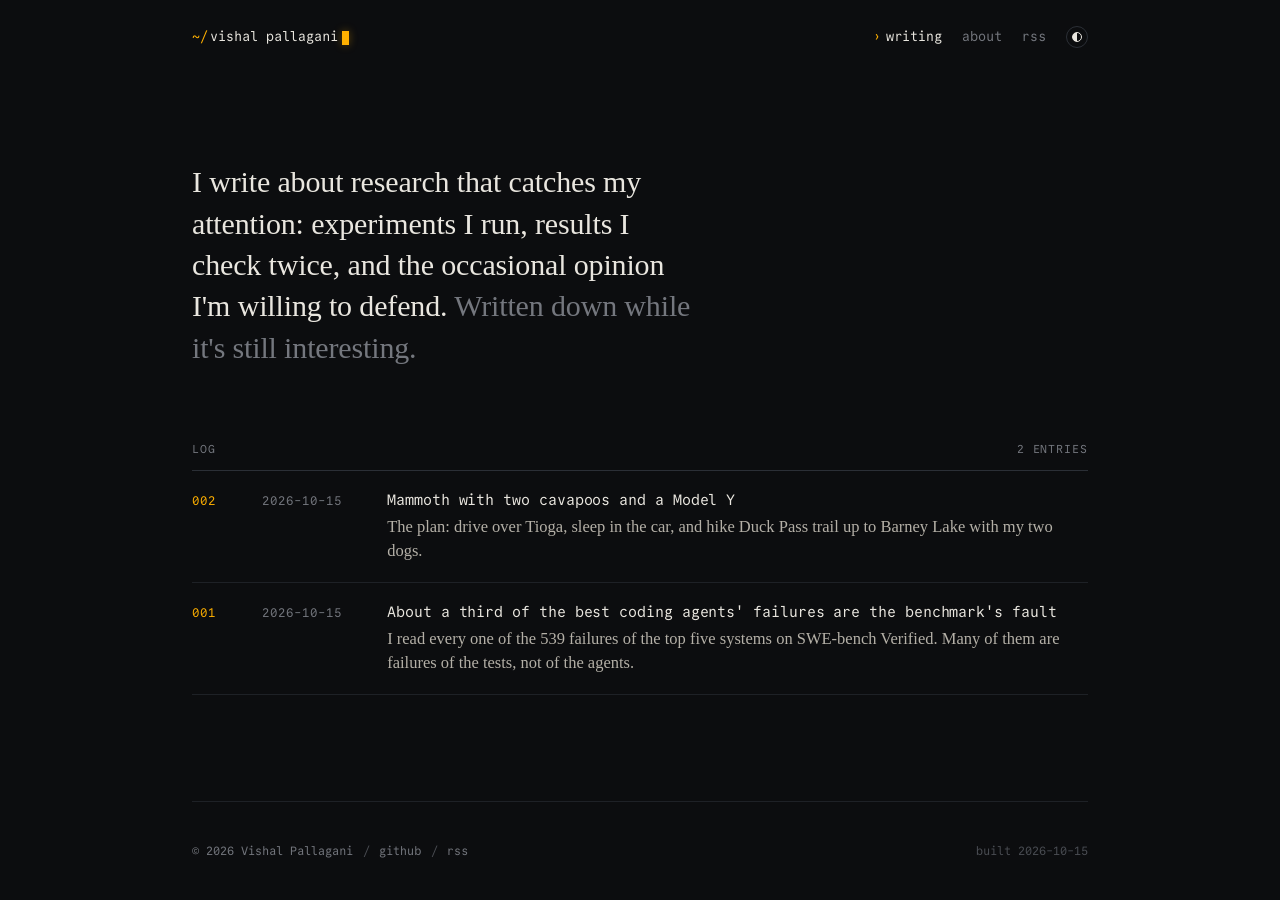
==== commit 87897245: "Deploy blog 2026-10-14" ====
--- a/index.html
+++ b/index.html
@@ -12,7 +12,7 @@
           document.documentElement.classList.add("js");
         });
       })();
-    </script><meta name="astro-view-transitions-enabled" content="true"><meta name="astro-view-transitions-fallback" content="animate"><script type="module" src="/_astro/ClientRouter.astro_astro_type_script_index_0_lang.DZigdzQl.js"></script><link rel="stylesheet" href="/_astro/Base.Dqk6AsU4.css"><style>.intro[data-astro-cid-lcdefpme]{padding-top:clamp(2.5rem,8vw,5.5rem);padding-bottom:clamp(2.5rem,6vw,4.5rem)}.lede[data-astro-cid-lcdefpme]{font-family:var(--serif);font-variation-settings:"wght" 360;letter-spacing:-.005em;text-wrap:pretty;max-width:34ch;margin:0;font-size:clamp(22px,1.2rem + 1vw,30px);line-height:1.38}.dim[data-astro-cid-lcdefpme]{color:var(--muted)}.log-head[data-astro-cid-lcdefpme]{border-bottom:1px solid var(--line-strong);justify-content:space-between;align-items:baseline;padding-bottom:.7rem;display:flex}.log-head[data-astro-cid-lcdefpme] h2[data-astro-cid-lcdefpme]{margin:0;font-weight:400}.log[data-astro-cid-lcdefpme]{margin:0;padding:0;list-style:none}.log[data-astro-cid-lcdefpme] li[data-astro-cid-lcdefpme]{border-bottom:1px solid var(--line);animation:rise var(--t-slow) var(--ease) both;animation-delay:calc(var(--i) * 70ms + .12s)}@keyframes rise{0%{opacity:0;transform:translateY(6px)}}.log[data-astro-cid-lcdefpme] a[data-astro-cid-lcdefpme]{transition:background var(--t-fast) var(--ease);border-radius:4px;grid-template-columns:3.2rem 6.6rem 1fr auto auto;align-items:baseline;gap:0 1.2rem;margin:0 -.6rem;padding:1.15rem .6rem 1.2rem;text-decoration:none;display:grid}.log[data-astro-cid-lcdefpme] a[data-astro-cid-lcdefpme]:hover{background:var(--bg-raised);color:inherit}.no[data-astro-cid-lcdefpme]{color:var(--accent);font-size:12.5px}.date[data-astro-cid-lcdefpme]{color:var(--muted);font-variant-numeric:tabular-nums;font-size:12.5px}.body[data-astro-cid-lcdefpme]{flex-direction:column;gap:.3rem;min-width:0;display:flex}.title[data-astro-cid-lcdefpme]{color:var(--ink);letter-spacing:-.005em;font-size:15px;line-height:1.4}.log[data-astro-cid-lcdefpme] a[data-astro-cid-lcdefpme]:hover .title[data-astro-cid-lcdefpme]{color:var(--accent-ink)}.desc[data-astro-cid-lcdefpme]{font-family:var(--serif);color:var(--ink-2);font-variation-settings:"wght" 360;font-size:16.5px;line-height:1.45}.kind[data-astro-cid-lcdefpme]{letter-spacing:.08em;text-transform:uppercase;color:var(--faint);font-size:11px}.value[data-astro-cid-lcdefpme]{color:var(--accent);font-variant-numeric:tabular-nums;text-align:right;min-width:5.5rem;text-shadow:0 0 14px var(--accent-glow);font-size:15px}.draft[data-astro-cid-lcdefpme]{letter-spacing:.08em;text-transform:uppercase;color:var(--bg);background:var(--muted);vertical-align:.15em;border-radius:2px;margin-left:.6em;padding:.05em .4em;font-size:10.5px;font-style:normal}.empty[data-astro-cid-lcdefpme]{color:var(--muted);padding:1.5rem 0}@media (width<=720px){.log[data-astro-cid-lcdefpme] a[data-astro-cid-lcdefpme]{grid-template-columns:2.6rem 1fr auto;row-gap:.4rem}.date[data-astro-cid-lcdefpme]{grid-area:1/2}.no[data-astro-cid-lcdefpme]{grid-row:1}.value[data-astro-cid-lcdefpme]{grid-area:1/3;min-width:0}.body[data-astro-cid-lcdefpme]{grid-area:2/2/auto/-1}.kind[data-astro-cid-lcdefpme]{display:none}}
+    </script><meta name="astro-view-transitions-enabled" content="true"><meta name="astro-view-transitions-fallback" content="animate"><script type="module" src="/_astro/ClientRouter.astro_astro_type_script_index_0_lang.DZigdzQl.js"></script><link rel="stylesheet" href="/_astro/Base.Dqk6AsU4.css"><style>.intro[data-astro-cid-lcdefpme]{padding-top:clamp(2.5rem,8vw,5.5rem);padding-bottom:clamp(2.5rem,6vw,4.5rem)}.lede[data-astro-cid-lcdefpme]{font-family:var(--serif);font-variation-settings:"wght" 360;letter-spacing:-.005em;text-wrap:pretty;max-width:34ch;margin:0;font-size:clamp(22px,1.2rem + 1vw,30px);line-height:1.38}.dim[data-astro-cid-lcdefpme]{color:var(--muted)}.log-head[data-astro-cid-lcdefpme]{border-bottom:1px solid var(--line-strong);justify-content:space-between;align-items:baseline;padding-bottom:.7rem;display:flex}.log-head[data-astro-cid-lcdefpme] h2[data-astro-cid-lcdefpme]{margin:0;font-weight:400}.log[data-astro-cid-lcdefpme]{margin:0;padding:0;list-style:none}.log[data-astro-cid-lcdefpme] li[data-astro-cid-lcdefpme]{border-bottom:1px solid var(--line);animation:rise var(--t-slow) var(--ease) both;animation-delay:calc(var(--i) * 70ms + .12s)}@keyframes rise{0%{opacity:0;transform:translateY(6px)}}.log[data-astro-cid-lcdefpme] a[data-astro-cid-lcdefpme]{transition:background var(--t-fast) var(--ease);border-radius:4px;grid-template-columns:3.2rem 6.6rem 1fr;align-items:baseline;gap:0 1.2rem;margin:0 -.6rem;padding:1.15rem .6rem 1.2rem;text-decoration:none;display:grid}.log[data-astro-cid-lcdefpme] a[data-astro-cid-lcdefpme]:hover{background:var(--bg-raised);color:inherit}.no[data-astro-cid-lcdefpme]{color:var(--accent);font-size:12.5px}.date[data-astro-cid-lcdefpme]{color:var(--muted);font-variant-numeric:tabular-nums;font-size:12.5px}.body[data-astro-cid-lcdefpme]{flex-direction:column;gap:.3rem;min-width:0;display:flex}.title[data-astro-cid-lcdefpme]{color:var(--ink);letter-spacing:-.005em;font-size:15px;line-height:1.4}.log[data-astro-cid-lcdefpme] a[data-astro-cid-lcdefpme]:hover .title[data-astro-cid-lcdefpme]{color:var(--accent-ink)}.desc[data-astro-cid-lcdefpme]{font-family:var(--serif);color:var(--ink-2);font-variation-settings:"wght" 360;font-size:16.5px;line-height:1.45}.draft[data-astro-cid-lcdefpme]{letter-spacing:.08em;text-transform:uppercase;color:var(--bg);background:var(--muted);vertical-align:.15em;border-radius:2px;margin-left:.6em;padding:.05em .4em;font-size:10.5px;font-style:normal}.empty[data-astro-cid-lcdefpme]{color:var(--muted);padding:1.5rem 0}@media (width<=720px){.log[data-astro-cid-lcdefpme] a[data-astro-cid-lcdefpme]{grid-template-columns:2.6rem 1fr;row-gap:.4rem}.date[data-astro-cid-lcdefpme]{grid-area:1/2}.no[data-astro-cid-lcdefpme]{grid-row:1}.body[data-astro-cid-lcdefpme]{grid-area:2/2/auto/-1}}
 </style><script type="module" src="/_astro/page.D-hZag5v.js"></script><style>[data-astro-transition-scope="astro-gyrtbwwo-1"] { view-transition-name: astro-gyrtbwwo-1; }@layer astro { ::view-transition-old(astro-gyrtbwwo-1) { 
 	animation-duration: 180ms;
 	animation-timing-function: cubic-bezier(0.76, 0, 0.24, 1);
@@ -49,4 +49,4 @@
 	animation-duration: 180ms;
 	animation-timing-function: cubic-bezier(0.76, 0, 0.24, 1);
 	animation-fill-mode: both;
-	animation-name: astroFadeIn; }</style></head><body data-astro-cid-hkbrpulz><header class="site-head wrap" data-astro-cid-hkbrpulz><a class="brand" href="/" aria-label="vishal pallagani, home" data-astro-cid-hkbrpulz><span class="prompt" data-astro-cid-hkbrpulz>~/</span>vishal pallagani<span class="cursor" aria-hidden="true" data-astro-cid-hkbrpulz></span></a><nav aria-label="Primary" data-astro-cid-hkbrpulz><a href="/" aria-current="page" data-astro-cid-hkbrpulz>writing</a><a href="/about" data-astro-cid-hkbrpulz>about</a><a class="rss" href="/rss.xml" data-astro-cid-hkbrpulz>rss</a><button class="theme" type="button" aria-label="Toggle colour theme" title="Toggle theme" data-astro-cid-hkbrpulz><span class="theme-dot" data-astro-cid-hkbrpulz></span></button></nav></header><main data-astro-transition-scope="astro-gyrtbwwo-1" data-astro-cid-hkbrpulz><section class="wrap intro" data-astro-cid-lcdefpme><p class="lede" data-astro-cid-lcdefpme>I write about research that catches my attention: experiments I run, results I check twice, and the occasional opinion I'm willing to defend. <span class="dim" data-astro-cid-lcdefpme>Written down while it's still interesting.</span></p></section><section class="wrap" aria-labelledby="log-h" data-astro-cid-lcdefpme><div class="log-head" data-astro-cid-lcdefpme><h2 id="log-h" class="kicker" data-astro-cid-lcdefpme>Log</h2><span class="kicker" data-astro-cid-lcdefpme>2 entries</span></div><ol class="log" reversed data-astro-cid-lcdefpme><li style="--i:0" data-astro-cid-lcdefpme><a href="/writing/swe-bench-verified-frontier" data-astro-cid-lcdefpme><span class="no" data-astro-cid-lcdefpme>001</span><span class="date" data-astro-cid-lcdefpme>2026-10-15</span><span class="body" data-astro-cid-lcdefpme><span class="title" data-astro-cid-lcdefpme>About a third of the best coding agents&#39; failures are the benchmark&#39;s fault</span><span class="desc" data-astro-cid-lcdefpme>I read every one of the 539 failures of the top five systems on SWE-bench Verified. Many of them are failures of the tests, not of the agents.</span></span><span class="kind" data-astro-cid-lcdefpme>result</span><span class="value" data-astro-cid-lcdefpme>35–38%</span></a></li><li style="--i:1" data-astro-cid-lcdefpme><a href="/writing/mammoth-duck-pass-with-the-dogs" data-astro-cid-lcdefpme><span class="no" data-astro-cid-lcdefpme>002</span><span class="date" data-astro-cid-lcdefpme>2026-10-14</span><span class="body" data-astro-cid-lcdefpme><span class="title" data-astro-cid-lcdefpme>Mammoth with two cavapoos and a Model Y</span><span class="desc" data-astro-cid-lcdefpme>The plan: drive over Tioga, sleep in the car, and hike Duck Pass trail up to Barney Lake with my two dogs.</span></span><span class="kind" data-astro-cid-lcdefpme>note</span><span class="value" data-astro-cid-lcdefpme>5.4 mi</span></a></li></ol></section></main><footer class="site-foot wrap" data-astro-cid-hkbrpulz><span data-astro-cid-hkbrpulz>© 2026 Vishal Pallagani</span><span class="sep" data-astro-cid-hkbrpulz>/</span><a href="https://github.com/VishalPallagani" data-astro-cid-hkbrpulz>github</a><span class="sep" data-astro-cid-hkbrpulz>/</span><a href="/rss.xml" data-astro-cid-hkbrpulz>rss</a><span class="push" data-astro-cid-hkbrpulz></span><span class="built" data-astro-cid-hkbrpulz>built 2026-10-15</span></footer><script type="module">function e(){let e=document.querySelector(`.theme`);e&&!e.dataset.bound&&(e.dataset.bound=`1`,e.addEventListener(`click`,()=>{let e=document.documentElement,t=e.dataset.theme===`light`?`dark`:`light`;e.dataset.theme=t;try{localStorage.setItem(`theme`,t)}catch{}}))}function t(){let e=document.querySelector(`.progress span`);if(!e)return;let t=document.querySelector(`article`),n=()=>{let n=t??document.body,r=n.offsetTop,i=r+n.offsetHeight-window.innerHeight,a=Math.min(1,Math.max(0,(window.scrollY-r)/Math.max(1,i-r)));e.style.transform=`scaleX(${a})`};n(),window.addEventListener(`scroll`,n,{passive:!0}),window.addEventListener(`resize`,n),document.addEventListener(`astro:before-swap`,()=>window.removeEventListener(`scroll`,n),{once:!0})}function n(){let e=document.querySelectorAll(`.prose > figure, .prose > .wide, .prose > aside, .reveal`),t=new IntersectionObserver(e=>e.forEach(e=>{e.isIntersecting&&(e.target.classList.add(`in`),t.unobserve(e.target))}),{rootMargin:`0px 0px -12% 0px`});e.forEach(e=>{e.classList.contains(`scrolly`)||(e.classList.add(`reveal`),t.observe(e))})}document.addEventListener(`astro:page-load`,()=>{e(),t(),n()});</script></body></html>+	animation-name: astroFadeIn; }</style></head><body data-astro-cid-hkbrpulz><header class="site-head wrap" data-astro-cid-hkbrpulz><a class="brand" href="/" aria-label="vishal pallagani, home" data-astro-cid-hkbrpulz><span class="prompt" data-astro-cid-hkbrpulz>~/</span>vishal pallagani<span class="cursor" aria-hidden="true" data-astro-cid-hkbrpulz></span></a><nav aria-label="Primary" data-astro-cid-hkbrpulz><a href="/" aria-current="page" data-astro-cid-hkbrpulz>writing</a><a href="/about" data-astro-cid-hkbrpulz>about</a><a class="rss" href="/rss.xml" data-astro-cid-hkbrpulz>rss</a><button class="theme" type="button" aria-label="Toggle colour theme" title="Toggle theme" data-astro-cid-hkbrpulz><span class="theme-dot" data-astro-cid-hkbrpulz></span></button></nav></header><main data-astro-transition-scope="astro-gyrtbwwo-1" data-astro-cid-hkbrpulz><section class="wrap intro" data-astro-cid-lcdefpme><p class="lede" data-astro-cid-lcdefpme>I write about research that catches my attention: experiments I run, results I check twice, and the occasional opinion I'm willing to defend. <span class="dim" data-astro-cid-lcdefpme>Written down while it's still interesting.</span></p></section><section class="wrap" aria-labelledby="log-h" data-astro-cid-lcdefpme><div class="log-head" data-astro-cid-lcdefpme><h2 id="log-h" class="kicker" data-astro-cid-lcdefpme>Log</h2><span class="kicker" data-astro-cid-lcdefpme>2 entries</span></div><ol class="log" reversed data-astro-cid-lcdefpme><li style="--i:0" data-astro-cid-lcdefpme><a href="/writing/mammoth-duck-pass-with-the-dogs" data-astro-cid-lcdefpme><span class="no" data-astro-cid-lcdefpme>002</span><span class="date" data-astro-cid-lcdefpme>2026-10-15</span><span class="body" data-astro-cid-lcdefpme><span class="title" data-astro-cid-lcdefpme>Mammoth with two cavapoos and a Model Y</span><span class="desc" data-astro-cid-lcdefpme>The plan: drive over Tioga, sleep in the car, and hike Duck Pass trail up to Barney Lake with my two dogs.</span></span></a></li><li style="--i:1" data-astro-cid-lcdefpme><a href="/writing/swe-bench-verified-frontier" data-astro-cid-lcdefpme><span class="no" data-astro-cid-lcdefpme>001</span><span class="date" data-astro-cid-lcdefpme>2026-10-15</span><span class="body" data-astro-cid-lcdefpme><span class="title" data-astro-cid-lcdefpme>About a third of the best coding agents&#39; failures are the benchmark&#39;s fault</span><span class="desc" data-astro-cid-lcdefpme>I read every one of the 539 failures of the top five systems on SWE-bench Verified. Many of them are failures of the tests, not of the agents.</span></span></a></li></ol></section></main><footer class="site-foot wrap" data-astro-cid-hkbrpulz><span data-astro-cid-hkbrpulz>© 2026 Vishal Pallagani</span><span class="sep" data-astro-cid-hkbrpulz>/</span><a href="https://github.com/VishalPallagani" data-astro-cid-hkbrpulz>github</a><span class="sep" data-astro-cid-hkbrpulz>/</span><a href="/rss.xml" data-astro-cid-hkbrpulz>rss</a><span class="push" data-astro-cid-hkbrpulz></span><span class="built" data-astro-cid-hkbrpulz>built 2026-10-15</span></footer><script type="module">function e(){let e=document.querySelector(`.theme`);e&&!e.dataset.bound&&(e.dataset.bound=`1`,e.addEventListener(`click`,()=>{let e=document.documentElement,t=e.dataset.theme===`light`?`dark`:`light`;e.dataset.theme=t;try{localStorage.setItem(`theme`,t)}catch{}}))}function t(){let e=document.querySelector(`.progress span`);if(!e)return;let t=document.querySelector(`article`),n=()=>{let n=t??document.body,r=n.offsetTop,i=r+n.offsetHeight-window.innerHeight,a=Math.min(1,Math.max(0,(window.scrollY-r)/Math.max(1,i-r)));e.style.transform=`scaleX(${a})`};n(),window.addEventListener(`scroll`,n,{passive:!0}),window.addEventListener(`resize`,n),document.addEventListener(`astro:before-swap`,()=>window.removeEventListener(`scroll`,n),{once:!0})}function n(){let e=document.querySelectorAll(`.prose > figure, .prose > .wide, .prose > aside, .reveal`),t=new IntersectionObserver(e=>e.forEach(e=>{e.isIntersecting&&(e.target.classList.add(`in`),t.unobserve(e.target))}),{rootMargin:`0px 0px -12% 0px`});e.forEach(e=>{e.classList.contains(`scrolly`)||(e.classList.add(`reveal`),t.observe(e))})}document.addEventListener(`astro:page-load`,()=>{e(),t(),n()});</script></body></html>
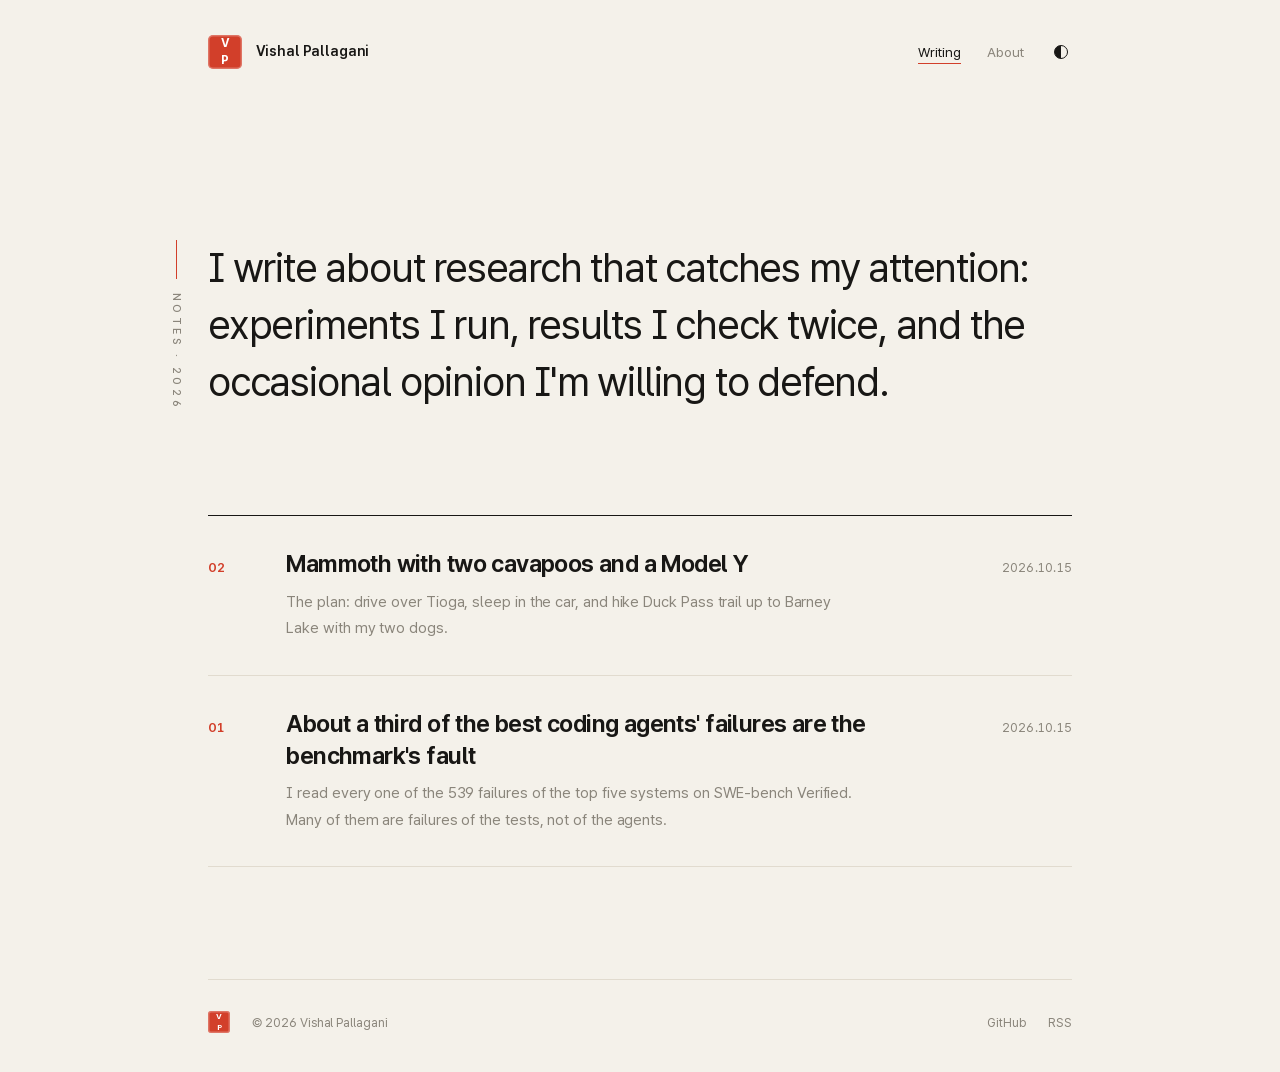
==== commit 76f13ad8: "Deploy blog 2026-10-15" ====
--- a/index.html
+++ b/index.html
@@ -1,18 +1,18 @@
-<!DOCTYPE html><html lang="en" data-astro-cid-hkbrpulz><head><meta charset="utf-8"><meta name="viewport" content="width=device-width, initial-scale=1"><title>vishal pallagani</title><meta name="description" content="Experiments, results and opinions on research that catches my attention."><link rel="canonical" href="https://vishalpallagani.github.io/"><link rel="icon" href="/favicon.svg" type="image/svg+xml"><link rel="alternate" type="application/rss+xml" title="vishal pallagani" href="/rss.xml"><meta name="theme-color" content="#0c0d0f" media="(prefers-color-scheme: dark)"><meta name="theme-color" content="#f4f1ea" media="(prefers-color-scheme: light)"><meta property="og:type" content="website"><meta property="og:title" content="vishal pallagani"><meta property="og:description" content="Experiments, results and opinions on research that catches my attention."><meta property="og:url" content="https://vishalpallagani.github.io/"><meta property="og:image" content="https://vishalpallagani.github.io/og/default.png"><meta property="og:image:width" content="1200"><meta property="og:image:height" content="630"><meta name="twitter:card" content="summary_large_image"><meta name="twitter:image" content="https://vishalpallagani.github.io/og/default.png"><meta name="author" content="Vishal Pallagani"><script>
-      // Apply the stored theme before first paint. Dark unless the reader chose light.
+<!DOCTYPE html><html lang="en" data-astro-cid-hkbrpulz><head><meta charset="utf-8"><meta name="viewport" content="width=device-width, initial-scale=1, viewport-fit=cover"><title>Vishal Pallagani</title><meta name="description" content="Experiments, results and opinions on research that catches my attention."><link rel="canonical" href="https://vishalpallagani.github.io/"><link rel="icon" href="/favicon.svg" type="image/svg+xml"><link rel="alternate" type="application/rss+xml" title="Vishal Pallagani" href="/rss.xml"><meta name="theme-color" content="#f4f1ea"><meta property="og:type" content="website"><meta property="og:title" content="Vishal Pallagani"><meta property="og:description" content="Experiments, results and opinions on research that catches my attention."><meta property="og:url" content="https://vishalpallagani.github.io/"><meta property="og:image" content="https://vishalpallagani.github.io/og/default.png"><meta property="og:image:width" content="1200"><meta property="og:image:height" content="630"><meta name="twitter:card" content="summary_large_image"><meta name="twitter:image" content="https://vishalpallagani.github.io/og/default.png"><meta name="author" content="Vishal Pallagani"><script>
+      // Theme before first paint: the reader's stored choice, else the system preference. Light by default.
       (function () {
-        document.documentElement.classList.add("js");
-        let t = null;
-        try { t = localStorage.getItem("theme"); } catch (e) {}
-        if (t === "light" || t === "dark") document.documentElement.dataset.theme = t;
-        document.addEventListener("astro:after-swap", function () {
-          let s = null;
-          try { s = localStorage.getItem("theme"); } catch (e) {}
-          if (s) document.documentElement.dataset.theme = s;
-          document.documentElement.classList.add("js");
-        });
+        var root = document.documentElement;
+        function apply() {
+          var t = null;
+          try { t = localStorage.getItem("theme"); } catch (e) {}
+          if (!t && window.matchMedia && matchMedia("(prefers-color-scheme: dark)").matches) t = "dark";
+          root.dataset.theme = t === "dark" ? "dark" : "light";
+          root.classList.add("js");
+        }
+        apply();
+        document.addEventListener("astro:after-swap", apply);
       })();
-    </script><meta name="astro-view-transitions-enabled" content="true"><meta name="astro-view-transitions-fallback" content="animate"><script type="module" src="/_astro/ClientRouter.astro_astro_type_script_index_0_lang.DZigdzQl.js"></script><link rel="stylesheet" href="/_astro/Base.Dqk6AsU4.css"><style>.intro[data-astro-cid-lcdefpme]{padding-top:clamp(2.5rem,8vw,5.5rem);padding-bottom:clamp(2.5rem,6vw,4.5rem)}.lede[data-astro-cid-lcdefpme]{font-family:var(--serif);font-variation-settings:"wght" 360;letter-spacing:-.005em;text-wrap:pretty;max-width:34ch;margin:0;font-size:clamp(22px,1.2rem + 1vw,30px);line-height:1.38}.dim[data-astro-cid-lcdefpme]{color:var(--muted)}.log-head[data-astro-cid-lcdefpme]{border-bottom:1px solid var(--line-strong);justify-content:space-between;align-items:baseline;padding-bottom:.7rem;display:flex}.log-head[data-astro-cid-lcdefpme] h2[data-astro-cid-lcdefpme]{margin:0;font-weight:400}.log[data-astro-cid-lcdefpme]{margin:0;padding:0;list-style:none}.log[data-astro-cid-lcdefpme] li[data-astro-cid-lcdefpme]{border-bottom:1px solid var(--line);animation:rise var(--t-slow) var(--ease) both;animation-delay:calc(var(--i) * 70ms + .12s)}@keyframes rise{0%{opacity:0;transform:translateY(6px)}}.log[data-astro-cid-lcdefpme] a[data-astro-cid-lcdefpme]{transition:background var(--t-fast) var(--ease);border-radius:4px;grid-template-columns:3.2rem 6.6rem 1fr;align-items:baseline;gap:0 1.2rem;margin:0 -.6rem;padding:1.15rem .6rem 1.2rem;text-decoration:none;display:grid}.log[data-astro-cid-lcdefpme] a[data-astro-cid-lcdefpme]:hover{background:var(--bg-raised);color:inherit}.no[data-astro-cid-lcdefpme]{color:var(--accent);font-size:12.5px}.date[data-astro-cid-lcdefpme]{color:var(--muted);font-variant-numeric:tabular-nums;font-size:12.5px}.body[data-astro-cid-lcdefpme]{flex-direction:column;gap:.3rem;min-width:0;display:flex}.title[data-astro-cid-lcdefpme]{color:var(--ink);letter-spacing:-.005em;font-size:15px;line-height:1.4}.log[data-astro-cid-lcdefpme] a[data-astro-cid-lcdefpme]:hover .title[data-astro-cid-lcdefpme]{color:var(--accent-ink)}.desc[data-astro-cid-lcdefpme]{font-family:var(--serif);color:var(--ink-2);font-variation-settings:"wght" 360;font-size:16.5px;line-height:1.45}.draft[data-astro-cid-lcdefpme]{letter-spacing:.08em;text-transform:uppercase;color:var(--bg);background:var(--muted);vertical-align:.15em;border-radius:2px;margin-left:.6em;padding:.05em .4em;font-size:10.5px;font-style:normal}.empty[data-astro-cid-lcdefpme]{color:var(--muted);padding:1.5rem 0}@media (width<=720px){.log[data-astro-cid-lcdefpme] a[data-astro-cid-lcdefpme]{grid-template-columns:2.6rem 1fr;row-gap:.4rem}.date[data-astro-cid-lcdefpme]{grid-area:1/2}.no[data-astro-cid-lcdefpme]{grid-row:1}.body[data-astro-cid-lcdefpme]{grid-area:2/2/auto/-1}}
+    </script><meta name="astro-view-transitions-enabled" content="true"><meta name="astro-view-transitions-fallback" content="animate"><script type="module" src="/_astro/ClientRouter.astro_astro_type_script_index_0_lang.DZigdzQl.js"></script><link rel="stylesheet" href="/_astro/Base.DfAKNgTJ.css"><style>.intro[data-astro-cid-lcdefpme]{padding-top:clamp(3.5rem,12vw,8.5rem);padding-bottom:clamp(3rem,9vw,6.5rem);position:relative}.side[data-astro-cid-lcdefpme]{left:calc(var(--gutter) - 2.6rem);writing-mode:vertical-rl;letter-spacing:.32em;text-transform:uppercase;color:var(--muted);font-size:11px;font-weight:500;position:absolute;top:clamp(3.5rem,12vw,8.5rem)}.side[data-astro-cid-lcdefpme]:before{content:"";background:var(--accent);width:1px;height:2.4rem;margin-bottom:.9rem;display:inline-block}.lede[data-astro-cid-lcdefpme]{letter-spacing:-.03em;max-width:23em;color:var(--ink);text-wrap:pretty;margin:0;font-size:clamp(24px,1rem + 2.4vw,40px);font-weight:400;line-height:1.42}.log[data-astro-cid-lcdefpme]{border-top:1px solid var(--ink);margin:0;padding:0;list-style:none}.log[data-astro-cid-lcdefpme] li[data-astro-cid-lcdefpme]{border-bottom:1px solid var(--line);animation:rise .9s var(--ease) both;animation-delay:calc(var(--i) * 90ms + .15s)}@keyframes rise{0%{opacity:0;transform:translateY(10px)}}.log[data-astro-cid-lcdefpme] a[data-astro-cid-lcdefpme]{color:inherit;background:0 0;grid-template-columns:3.4rem 1fr auto;align-items:baseline;gap:0 1.5rem;padding:2rem 0 2.1rem;display:grid}.no[data-astro-cid-lcdefpme]{color:var(--accent);font-size:13px;font-weight:600}.body[data-astro-cid-lcdefpme]{flex-direction:column;gap:.55rem;min-width:0;display:flex}.title[data-astro-cid-lcdefpme]{letter-spacing:-.025em;color:var(--ink);transition:color var(--t-fast) var(--ease), transform var(--t-med) var(--ease);font-size:clamp(19px,1rem + .6vw,24px);font-weight:650;line-height:1.35}.desc[data-astro-cid-lcdefpme]{color:var(--muted);max-width:38em;font-size:15px;line-height:1.75}.date[data-astro-cid-lcdefpme]{color:var(--muted);letter-spacing:.02em;font-size:12.5px}.log[data-astro-cid-lcdefpme] a[data-astro-cid-lcdefpme]:hover .title[data-astro-cid-lcdefpme]{color:var(--accent-ink);transform:translate(4px)}.draft[data-astro-cid-lcdefpme]{letter-spacing:.12em;text-transform:uppercase;color:var(--accent);border:1px solid var(--accent);vertical-align:.25em;border-radius:3px;margin-left:.7em;padding:.1em .45em;font-size:10px;font-style:normal;font-weight:600}.empty[data-astro-cid-lcdefpme]{color:var(--muted);padding:2rem 0}@media (width<=960px){.side[data-astro-cid-lcdefpme]{display:none}}@media (width<=640px){.log[data-astro-cid-lcdefpme] a[data-astro-cid-lcdefpme]{grid-template-columns:2.4rem 1fr;row-gap:.6rem;padding:1.6rem 0 1.7rem}.date[data-astro-cid-lcdefpme]{grid-area:1/2}.no[data-astro-cid-lcdefpme]{grid-row:1}.body[data-astro-cid-lcdefpme]{grid-area:2/1/auto/-1}}
 </style><script type="module" src="/_astro/page.D-hZag5v.js"></script><style>[data-astro-transition-scope="astro-gyrtbwwo-1"] { view-transition-name: astro-gyrtbwwo-1; }@layer astro { ::view-transition-old(astro-gyrtbwwo-1) { 
 	animation-duration: 180ms;
 	animation-timing-function: cubic-bezier(0.76, 0, 0.24, 1);
@@ -49,4 +49,4 @@
 	animation-duration: 180ms;
 	animation-timing-function: cubic-bezier(0.76, 0, 0.24, 1);
 	animation-fill-mode: both;
-	animation-name: astroFadeIn; }</style></head><body data-astro-cid-hkbrpulz><header class="site-head wrap" data-astro-cid-hkbrpulz><a class="brand" href="/" aria-label="vishal pallagani, home" data-astro-cid-hkbrpulz><span class="prompt" data-astro-cid-hkbrpulz>~/</span>vishal pallagani<span class="cursor" aria-hidden="true" data-astro-cid-hkbrpulz></span></a><nav aria-label="Primary" data-astro-cid-hkbrpulz><a href="/" aria-current="page" data-astro-cid-hkbrpulz>writing</a><a href="/about" data-astro-cid-hkbrpulz>about</a><a class="rss" href="/rss.xml" data-astro-cid-hkbrpulz>rss</a><button class="theme" type="button" aria-label="Toggle colour theme" title="Toggle theme" data-astro-cid-hkbrpulz><span class="theme-dot" data-astro-cid-hkbrpulz></span></button></nav></header><main data-astro-transition-scope="astro-gyrtbwwo-1" data-astro-cid-hkbrpulz><section class="wrap intro" data-astro-cid-lcdefpme><p class="lede" data-astro-cid-lcdefpme>I write about research that catches my attention: experiments I run, results I check twice, and the occasional opinion I'm willing to defend. <span class="dim" data-astro-cid-lcdefpme>Written down while it's still interesting.</span></p></section><section class="wrap" aria-labelledby="log-h" data-astro-cid-lcdefpme><div class="log-head" data-astro-cid-lcdefpme><h2 id="log-h" class="kicker" data-astro-cid-lcdefpme>Log</h2><span class="kicker" data-astro-cid-lcdefpme>2 entries</span></div><ol class="log" reversed data-astro-cid-lcdefpme><li style="--i:0" data-astro-cid-lcdefpme><a href="/writing/mammoth-duck-pass-with-the-dogs" data-astro-cid-lcdefpme><span class="no" data-astro-cid-lcdefpme>002</span><span class="date" data-astro-cid-lcdefpme>2026-10-15</span><span class="body" data-astro-cid-lcdefpme><span class="title" data-astro-cid-lcdefpme>Mammoth with two cavapoos and a Model Y</span><span class="desc" data-astro-cid-lcdefpme>The plan: drive over Tioga, sleep in the car, and hike Duck Pass trail up to Barney Lake with my two dogs.</span></span></a></li><li style="--i:1" data-astro-cid-lcdefpme><a href="/writing/swe-bench-verified-frontier" data-astro-cid-lcdefpme><span class="no" data-astro-cid-lcdefpme>001</span><span class="date" data-astro-cid-lcdefpme>2026-10-15</span><span class="body" data-astro-cid-lcdefpme><span class="title" data-astro-cid-lcdefpme>About a third of the best coding agents&#39; failures are the benchmark&#39;s fault</span><span class="desc" data-astro-cid-lcdefpme>I read every one of the 539 failures of the top five systems on SWE-bench Verified. Many of them are failures of the tests, not of the agents.</span></span></a></li></ol></section></main><footer class="site-foot wrap" data-astro-cid-hkbrpulz><span data-astro-cid-hkbrpulz>© 2026 Vishal Pallagani</span><span class="sep" data-astro-cid-hkbrpulz>/</span><a href="https://github.com/VishalPallagani" data-astro-cid-hkbrpulz>github</a><span class="sep" data-astro-cid-hkbrpulz>/</span><a href="/rss.xml" data-astro-cid-hkbrpulz>rss</a><span class="push" data-astro-cid-hkbrpulz></span><span class="built" data-astro-cid-hkbrpulz>built 2026-10-15</span></footer><script type="module">function e(){let e=document.querySelector(`.theme`);e&&!e.dataset.bound&&(e.dataset.bound=`1`,e.addEventListener(`click`,()=>{let e=document.documentElement,t=e.dataset.theme===`light`?`dark`:`light`;e.dataset.theme=t;try{localStorage.setItem(`theme`,t)}catch{}}))}function t(){let e=document.querySelector(`.progress span`);if(!e)return;let t=document.querySelector(`article`),n=()=>{let n=t??document.body,r=n.offsetTop,i=r+n.offsetHeight-window.innerHeight,a=Math.min(1,Math.max(0,(window.scrollY-r)/Math.max(1,i-r)));e.style.transform=`scaleX(${a})`};n(),window.addEventListener(`scroll`,n,{passive:!0}),window.addEventListener(`resize`,n),document.addEventListener(`astro:before-swap`,()=>window.removeEventListener(`scroll`,n),{once:!0})}function n(){let e=document.querySelectorAll(`.prose > figure, .prose > .wide, .prose > aside, .reveal`),t=new IntersectionObserver(e=>e.forEach(e=>{e.isIntersecting&&(e.target.classList.add(`in`),t.unobserve(e.target))}),{rootMargin:`0px 0px -12% 0px`});e.forEach(e=>{e.classList.contains(`scrolly`)||(e.classList.add(`reveal`),t.observe(e))})}document.addEventListener(`astro:page-load`,()=>{e(),t(),n()});</script></body></html>+	animation-name: astroFadeIn; }</style></head><body data-astro-cid-hkbrpulz><header class="site-head wrap" data-astro-cid-hkbrpulz><a class="brand" href="/" aria-label="Vishal Pallagani, home" data-astro-cid-hkbrpulz><span class="seal" aria-hidden="true" data-astro-cid-hkbrpulz><span data-astro-cid-hkbrpulz>V</span><span data-astro-cid-hkbrpulz>P</span></span><span class="name" data-astro-cid-hkbrpulz>Vishal Pallagani</span></a><nav aria-label="Primary" data-astro-cid-hkbrpulz><a href="/" aria-current="page" data-astro-cid-hkbrpulz>Writing</a><a href="/about" data-astro-cid-hkbrpulz>About</a><button class="theme" type="button" aria-label="Toggle light and dark" title="Light / dark" data-astro-cid-hkbrpulz><span class="sun" data-astro-cid-hkbrpulz></span></button></nav></header><main data-astro-transition-scope="astro-gyrtbwwo-1" data-astro-cid-hkbrpulz><section class="wrap intro" data-astro-cid-lcdefpme><span class="side" aria-hidden="true" data-astro-cid-lcdefpme>Notes · 2026</span><p class="lede" data-astro-cid-lcdefpme>I write about research that catches my attention: experiments I run, results I check twice, and the occasional opinion I'm willing to defend.</p></section><section class="wrap list" aria-label="Writing" data-astro-cid-lcdefpme><ol class="log" data-astro-cid-lcdefpme><li style="--i:0" data-astro-cid-lcdefpme><a href="/writing/mammoth-duck-pass-with-the-dogs" data-astro-cid-lcdefpme><span class="no num" data-astro-cid-lcdefpme>02</span><span class="body" data-astro-cid-lcdefpme><span class="title" data-astro-cid-lcdefpme>Mammoth with two cavapoos and a Model Y</span><span class="desc" data-astro-cid-lcdefpme>The plan: drive over Tioga, sleep in the car, and hike Duck Pass trail up to Barney Lake with my two dogs.</span></span><time class="date num" datetime="2026-10-15T00:00:00.000Z" data-astro-cid-lcdefpme>2026.10.15</time></a></li><li style="--i:1" data-astro-cid-lcdefpme><a href="/writing/swe-bench-verified-frontier" data-astro-cid-lcdefpme><span class="no num" data-astro-cid-lcdefpme>01</span><span class="body" data-astro-cid-lcdefpme><span class="title" data-astro-cid-lcdefpme>About a third of the best coding agents&#39; failures are the benchmark&#39;s fault</span><span class="desc" data-astro-cid-lcdefpme>I read every one of the 539 failures of the top five systems on SWE-bench Verified. Many of them are failures of the tests, not of the agents.</span></span><time class="date num" datetime="2026-10-15T00:00:00.000Z" data-astro-cid-lcdefpme>2026.10.15</time></a></li></ol></section></main><footer class="site-foot wrap" data-astro-cid-hkbrpulz><span class="seal small" aria-hidden="true" data-astro-cid-hkbrpulz><span data-astro-cid-hkbrpulz>V</span><span data-astro-cid-hkbrpulz>P</span></span><span data-astro-cid-hkbrpulz>© 2026 Vishal Pallagani</span><span class="push" data-astro-cid-hkbrpulz></span><a href="https://github.com/VishalPallagani" data-astro-cid-hkbrpulz>GitHub</a><a href="/rss.xml" data-astro-cid-hkbrpulz>RSS</a></footer><script type="module">function e(){let e=document.querySelector(`.theme`);e&&!e.dataset.bound&&(e.dataset.bound=`1`,e.addEventListener(`click`,()=>{let e=document.documentElement,t=e.dataset.theme===`dark`?`light`:`dark`;e.dataset.theme=t;try{localStorage.setItem(`theme`,t)}catch{}}))}function t(){let e=document.querySelector(`.progress span`);if(!e)return;let t=document.querySelector(`article`),n=()=>{let n=t??document.body,r=n.offsetTop,i=r+n.offsetHeight-innerHeight;e.style.transform=`scaleX(${Math.min(1,Math.max(0,(scrollY-r)/Math.max(1,i-r)))})`};n(),addEventListener(`scroll`,n,{passive:!0}),addEventListener(`resize`,n),document.addEventListener(`astro:before-swap`,()=>removeEventListener(`scroll`,n),{once:!0})}function n(){let e=document.querySelectorAll(`.prose > figure, .prose > .wide, .prose > aside, .reveal`),t=new IntersectionObserver(e=>e.forEach(e=>{e.isIntersecting&&(e.target.classList.add(`in`),t.unobserve(e.target))}),{rootMargin:`0px 0px -8% 0px`});e.forEach(e=>{e.classList.contains(`scrolly`)||e.classList.contains(`drive-track`)||(e.classList.add(`reveal`),t.observe(e))})}document.addEventListener(`astro:page-load`,()=>{e(),t(),n()});</script></body></html>
--- a/_astro/Base.DfAKNgTJ.css
+++ b/_astro/Base.DfAKNgTJ.css
@@ -0,0 +1 @@
+@keyframes astroFadeInOut{0%{opacity:1}to{opacity:0}}@keyframes astroFadeIn{0%{opacity:0;mix-blend-mode:plus-lighter}to{opacity:1;mix-blend-mode:plus-lighter}}@keyframes astroFadeOut{0%{opacity:1;mix-blend-mode:plus-lighter}to{opacity:0;mix-blend-mode:plus-lighter}}@keyframes astroSlideFromRight{0%{transform:translate(100%)}}@keyframes astroSlideFromLeft{0%{transform:translate(-100%)}}@keyframes astroSlideToRight{to{transform:translate(100%)}}@keyframes astroSlideToLeft{to{transform:translate(-100%)}}@media (prefers-reduced-motion){::view-transition-group(*),::view-transition-old(*),::view-transition-new(*),[data-astro-transition-scope]{animation:none!important}}@font-face{font-family:Pretendard Variable;font-style:normal;font-display:swap;font-weight:45 920;src:url(/_astro/PretendardVariable.subset.0.BHUkWNFR.woff2)format("woff2-variations");unicode-range:U+F9CA-FA0B,U+FF03-FF05,U+FF07,U+FF0A-FF0B,U+FF0D-FF19,U+FF1B,U+FF1D,U+FF20-FF5B,U+FF5D,U+FFE0-FFE3,U+FFE5-FFE6}@font-face{font-family:Pretendard Variable;font-style:normal;font-display:swap;font-weight:45 920;src:url(/_astro/PretendardVariable.subset.1.C-__qv6_.woff2)format("woff2-variations");unicode-range:U+D723-D728,U+D72A-D733,U+D735-D748,U+D74A-D74F,U+D752-D753,U+D755-D757,U+D75A-D75F,U+D762-D764,U+D766-D768,U+D76A-D76B,U+D76D-D76F,U+D771-D787,U+D789-D78B,U+D78D-D78F,U+D791-D797,U+D79A,U+D79C,U+D79E-D7A3,U+F900-F909,U+F90B-F92E}@font-face{font-family:Pretendard Variable;font-style:normal;font-display:swap;font-weight:45 920;src:url(/_astro/PretendardVariable.subset.2.dCZkyKLw.woff2)format("woff2-variations");unicode-range:U+D679-D68B,U+D68E-D69E,U+D6A0,U+D6A2-D6A7,U+D6A9-D6C3,U+D6C6-D6C7,U+D6C9-D6CB,U+D6CD-D6D3,U+D6D5-D6D6,U+D6D8-D6E3,U+D6E5-D6E7,U+D6E9-D6FB,U+D6FD-D717,U+D719-D71F,U+D721-D722}@font-face{font-family:Pretendard Variable;font-style:normal;font-display:swap;font-weight:45 920;src:url(/_astro/PretendardVariable.subset.3.Dqw33sf4.woff2)format("woff2-variations");unicode-range:U+D5BC-D5C7,U+D5CA-D5CB,U+D5CD-D5CF,U+D5D1-D5D7,U+D5D9-D5DA,U+D5DC,U+D5DE-D5E3,U+D5E6-D5E7,U+D5E9-D5EB,U+D5ED-D5F6,U+D5F8,U+D5FA-D5FF,U+D602-D603,U+D605-D607,U+D609-D60F,U+D612-D613,U+D616-D61B,U+D61D-D637,U+D63A-D63B,U+D63D-D63F,U+D641-D647,U+D64A-D64C,U+D64E-D653,U+D656-D657,U+D659-D65B,U+D65D-D666,U+D668,U+D66A-D678}@font-face{font-family:Pretendard Variable;font-style:normal;font-display:swap;font-weight:45 920;src:url(/_astro/PretendardVariable.subset.4.Bvh2YGoc.woff2)format("woff2-variations");unicode-range:U+D507,U+D509-D50B,U+D50D-D513,U+D515-D53B,U+D53E-D53F,U+D541-D543,U+D545-D54C,U+D54E,U+D550,U+D552-D557,U+D55A-D55B,U+D55D-D55F,U+D561-D564,U+D566-D567,U+D56A,U+D56C,U+D56E-D573,U+D576-D577,U+D579-D583,U+D585-D586,U+D58A-D5A4,U+D5A6-D5BB}@font-face{font-family:Pretendard Variable;font-style:normal;font-display:swap;font-weight:45 920;src:url(/_astro/PretendardVariable.subset.5.K_MNGNCe.woff2)format("woff2-variations");unicode-range:U+D464-D477,U+D47A-D47B,U+D47D-D47F,U+D481-D487,U+D489-D48A,U+D48C,U+D48E-D4E7,U+D4E9-D503,U+D505-D506}@font-face{font-family:Pretendard Variable;font-style:normal;font-display:swap;font-weight:45 920;src:url(/_astro/PretendardVariable.subset.6.Bxhohlcm.woff2)format("woff2-variations");unicode-range:U+D3BF-D3C7,U+D3CA-D3CF,U+D3D1-D3EB,U+D3EE-D3EF,U+D3F1-D3F3,U+D3F5-D3FB,U+D3FD-D400,U+D402-D45B,U+D45D-D463}@font-face{font-family:Pretendard Variable;font-style:normal;font-display:swap;font-weight:45 920;src:url(/_astro/PretendardVariable.subset.7.E2HaA55t.woff2)format("woff2-variations");unicode-range:U+D2FF,U+D302-D304,U+D306-D30B,U+D30F,U+D311-D313,U+D315-D31B,U+D31E,U+D322-D324,U+D326-D327,U+D32A-D32B,U+D32D-D32F,U+D331-D337,U+D339-D33C,U+D33E-D37B,U+D37E-D37F,U+D381-D383,U+D385-D38B,U+D38E-D390,U+D392-D397,U+D39A-D39B,U+D39D-D39F,U+D3A1-D3A7,U+D3A9-D3AA,U+D3AC,U+D3AE-D3B3,U+D3B5-D3B7,U+D3B9-D3BB,U+D3BD-D3BE}@font-face{font-family:Pretendard Variable;font-style:normal;font-display:swap;font-weight:45 920;src:url(/_astro/PretendardVariable.subset.8.CRbJhhyA.woff2)format("woff2-variations");unicode-range:U+D257-D27F,U+D281-D29B,U+D29D-D29F,U+D2A1-D2AB,U+D2AD-D2B7,U+D2BA-D2BB,U+D2BD-D2BF,U+D2C1-D2C7,U+D2C9-D2EF,U+D2F2-D2F3,U+D2F5-D2F7,U+D2F9-D2FE}@font-face{font-family:Pretendard Variable;font-style:normal;font-display:swap;font-weight:45 920;src:url(/_astro/PretendardVariable.subset.9.Btb3bmS6.woff2)format("woff2-variations");unicode-range:U+D1B4,U+D1B6-D1F3,U+D1F5-D22B,U+D22E-D22F,U+D231-D233,U+D235-D23B,U+D23D-D240,U+D242-D256}@font-face{font-family:Pretendard Variable;font-style:normal;font-display:swap;font-weight:45 920;src:url(/_astro/PretendardVariable.subset.10.DzSWztS8.woff2)format("woff2-variations");unicode-range:U+D105-D12F,U+D132-D133,U+D135-D137,U+D139-D13F,U+D141-D142,U+D144,U+D146-D14B,U+D14E-D14F,U+D151-D153,U+D155-D15B,U+D15E-D187,U+D189-D19F,U+D1A2-D1A3,U+D1A5-D1A7,U+D1A9-D1AF,U+D1B2-D1B3}@font-face{font-family:Pretendard Variable;font-style:normal;font-display:swap;font-weight:45 920;src:url(/_astro/PretendardVariable.subset.11.CqVmlKJn.woff2)format("woff2-variations");unicode-range:U+D04B-D04F,U+D051-D057,U+D059-D06B,U+D06D-D06F,U+D071-D073,U+D075-D07B,U+D07E-D0A3,U+D0A6-D0A7,U+D0A9-D0AB,U+D0AD-D0B3,U+D0B6,U+D0B8,U+D0BA-D0BF,U+D0C2-D0C3,U+D0C5-D0C7,U+D0C9-D0CF,U+D0D2,U+D0D6-D0DB,U+D0DE-D0DF,U+D0E1-D0E3,U+D0E5-D0EB,U+D0EE-D0F0,U+D0F2-D104}@font-face{font-family:Pretendard Variable;font-style:normal;font-display:swap;font-weight:45 920;src:url(/_astro/PretendardVariable.subset.12.BHuZSgT0.woff2)format("woff2-variations");unicode-range:U+CFA2-CFC3,U+CFC5-CFDF,U+CFE2-CFE3,U+CFE5-CFE7,U+CFE9-CFF4,U+CFF6-CFFB,U+CFFD-CFFF,U+D001-D003,U+D005-D017,U+D019-D033,U+D036-D037,U+D039-D03B,U+D03D-D04A}@font-face{font-family:Pretendard Variable;font-style:normal;font-display:swap;font-weight:45 920;src:url(/_astro/PretendardVariable.subset.13.C42mj_j2.woff2)format("woff2-variations");unicode-range:U+CEF0-CEF3,U+CEF6,U+CEF9-CEFF,U+CF01-CF03,U+CF05-CF07,U+CF09-CF0F,U+CF11-CF12,U+CF14-CF1B,U+CF1D-CF1F,U+CF21-CF2F,U+CF31-CF53,U+CF56-CF57,U+CF59-CF5B,U+CF5D-CF63,U+CF66,U+CF68,U+CF6A-CF6F,U+CF71-CF84,U+CF86-CF8B,U+CF8D-CFA1}@font-face{font-family:Pretendard Variable;font-style:normal;font-display:swap;font-weight:45 920;src:url(/_astro/PretendardVariable.subset.14.Bl512uUX.woff2)format("woff2-variations");unicode-range:U+CE3C-CE57,U+CE5A-CE5B,U+CE5D-CE5F,U+CE61-CE67,U+CE6A,U+CE6C,U+CE6E-CE73,U+CE76-CE77,U+CE79-CE7B,U+CE7D-CE83,U+CE85-CE88,U+CE8A-CE8F,U+CE91-CE93,U+CE95-CE97,U+CE99-CE9F,U+CEA2,U+CEA4-CEAB,U+CEAD-CEE3,U+CEE6-CEE7,U+CEE9-CEEB,U+CEED-CEEF}@font-face{font-family:Pretendard Variable;font-style:normal;font-display:swap;font-weight:45 920;src:url(/_astro/PretendardVariable.subset.15.D04iXIE3.woff2)format("woff2-variations");unicode-range:U+CD92-CD93,U+CD96-CD97,U+CD99-CD9B,U+CD9D-CDA3,U+CDA6-CDA8,U+CDAA-CDAF,U+CDB1-CDC3,U+CDC5-CDCB,U+CDCD-CDE7,U+CDE9-CE03,U+CE05-CE1F,U+CE22-CE34,U+CE36-CE3B}@font-face{font-family:Pretendard Variable;font-style:normal;font-display:swap;font-weight:45 920;src:url(/_astro/PretendardVariable.subset.16.BQUnS2GX.woff2)format("woff2-variations");unicode-range:U+CCEF-CD07,U+CD0A-CD0B,U+CD0D-CD1A,U+CD1C,U+CD1E-CD2B,U+CD2D-CD5B,U+CD5D-CD77,U+CD79-CD91}@font-face{font-family:Pretendard Variable;font-style:normal;font-display:swap;font-weight:45 920;src:url(/_astro/PretendardVariable.subset.17.BfZSA-Xc.woff2)format("woff2-variations");unicode-range:U+CC3F-CC43,U+CC46-CC47,U+CC49-CC4B,U+CC4D-CC53,U+CC55-CC58,U+CC5A-CC5F,U+CC61-CC97,U+CC9A-CC9B,U+CC9D-CC9F,U+CCA1-CCA7,U+CCAA,U+CCAC,U+CCAE-CCB3,U+CCB6-CCB7,U+CCB9-CCBB,U+CCBD-CCCF,U+CCD1-CCE3,U+CCE5-CCEE}@font-face{font-family:Pretendard Variable;font-style:normal;font-display:swap;font-weight:45 920;src:url(/_astro/PretendardVariable.subset.18.CwAxMC3C.woff2)format("woff2-variations");unicode-range:U+CB91-CBD3,U+CBD5-CBE3,U+CBE5-CC0B,U+CC0E-CC0F,U+CC11-CC13,U+CC15-CC1B,U+CC1D-CC20,U+CC23-CC27,U+CC2A-CC2B,U+CC2D,U+CC2F,U+CC31-CC37,U+CC3A,U+CC3C}@font-face{font-family:Pretendard Variable;font-style:normal;font-display:swap;font-weight:45 920;src:url(/_astro/PretendardVariable.subset.19.CJu4Zcdo.woff2)format("woff2-variations");unicode-range:U+CAF4-CB47,U+CB4A-CB90}@font-face{font-family:Pretendard Variable;font-style:normal;font-display:swap;font-weight:45 920;src:url(/_astro/PretendardVariable.subset.20.Ig1-z3n5.woff2)format("woff2-variations");unicode-range:U+CA4A-CA4B,U+CA4E-CA4F,U+CA51-CA53,U+CA55-CA5B,U+CA5D-CA60,U+CA62-CA83,U+CA85-CABB,U+CABE-CABF,U+CAC1-CAC3,U+CAC5-CACB,U+CACD-CAD0,U+CAD2,U+CAD4-CAD8,U+CADA-CAF3}@font-face{font-family:Pretendard Variable;font-style:normal;font-display:swap;font-weight:45 920;src:url(/_astro/PretendardVariable.subset.21.yKPEdLXC.woff2)format("woff2-variations");unicode-range:U+C996-C997,U+C99A-C99C,U+C99E-C9BF,U+C9C2-C9C3,U+C9C5-C9C7,U+C9C9-C9CF,U+C9D2,U+C9D4,U+C9D7-C9D8,U+C9DB,U+C9DE-C9DF,U+C9E1-C9E3,U+C9E5-C9E6,U+C9E8-C9EB,U+C9EE-C9F0,U+C9F2-C9F7,U+C9F9-CA0B,U+CA0D-CA28,U+CA2A-CA49}@font-face{font-family:Pretendard Variable;font-style:normal;font-display:swap;font-weight:45 920;src:url(/_astro/PretendardVariable.subset.22.CSqxKoOs.woff2)format("woff2-variations");unicode-range:U+C8E9-C8F4,U+C8F6-C8FB,U+C8FE-C8FF,U+C901-C903,U+C905-C90B,U+C90E-C910,U+C912-C917,U+C919-C92B,U+C92D-C94F,U+C951-C953,U+C955-C96B,U+C96D-C973,U+C975-C987,U+C98A-C98B,U+C98D-C98F,U+C991-C995}@font-face{font-family:Pretendard Variable;font-style:normal;font-display:swap;font-weight:45 920;src:url(/_astro/PretendardVariable.subset.23.DK80wi0t.woff2)format("woff2-variations");unicode-range:U+C841-C84B,U+C84D-C86F,U+C872-C873,U+C875-C877,U+C879-C87F,U+C882-C884,U+C887-C88A,U+C88D-C8C3,U+C8C5-C8DF,U+C8E1-C8E8}@font-face{font-family:Pretendard Variable;font-style:normal;font-display:swap;font-weight:45 920;src:url(/_astro/PretendardVariable.subset.24.CmkE8Q8D.woff2)format("woff2-variations");unicode-range:U+C779-C77B,U+C77E-C782,U+C786,U+C78B,U+C78D,U+C78F,U+C792-C793,U+C795,U+C797,U+C799-C79F,U+C7A2,U+C7A7-C7AB,U+C7AE-C7BB,U+C7BD-C7C0,U+C7C2-C7C7,U+C7C9-C7DC,U+C7DE-C7FF,U+C802-C803,U+C805-C807,U+C809,U+C80B-C80F,U+C812,U+C814,U+C817-C81B,U+C81E-C81F,U+C821-C823,U+C825-C82E,U+C830-C837,U+C839-C83B,U+C83D-C840}@font-face{font-family:Pretendard Variable;font-style:normal;font-display:swap;font-weight:45 920;src:url(/_astro/PretendardVariable.subset.25.CsoWBIZB.woff2)format("woff2-variations");unicode-range:U+C6BB-C6BF,U+C6C2,U+C6C4,U+C6C6-C6CB,U+C6CE-C6CF,U+C6D1-C6D3,U+C6D5-C6DB,U+C6DD-C6DF,U+C6E1-C6E7,U+C6E9-C6EB,U+C6ED-C6EF,U+C6F1-C6F8,U+C6FA-C703,U+C705-C707,U+C709-C70B,U+C70D-C716,U+C718,U+C71A-C71F,U+C722-C723,U+C725-C727,U+C729-C734,U+C736-C73B,U+C73E-C73F,U+C741-C743,U+C745-C74B,U+C74E-C750,U+C752-C757,U+C759-C773,U+C776-C777}@font-face{font-family:Pretendard Variable;font-style:normal;font-display:swap;font-weight:45 920;src:url(/_astro/PretendardVariable.subset.26.Sozl8dw8.woff2)format("woff2-variations");unicode-range:U+C5F5-C5FB,U+C5FE,U+C602-C605,U+C607,U+C609-C60F,U+C611-C61A,U+C61C-C623,U+C626-C627,U+C629-C62B,U+C62D,U+C62F-C632,U+C636,U+C638,U+C63A-C63F,U+C642-C643,U+C645-C647,U+C649-C652,U+C656-C65B,U+C65D-C65F,U+C661-C663,U+C665-C677,U+C679-C67B,U+C67D-C693,U+C696-C697,U+C699-C69B,U+C69D-C6A3,U+C6A6,U+C6A8,U+C6AA-C6AF,U+C6B2-C6B3,U+C6B5-C6B7,U+C6B9-C6BA}@font-face{font-family:Pretendard Variable;font-style:normal;font-display:swap;font-weight:45 920;src:url(/_astro/PretendardVariable.subset.27.CT6nuW9L.woff2)format("woff2-variations");unicode-range:U+C517-C527,U+C52A-C52B,U+C52D-C52F,U+C531-C538,U+C53A,U+C53C,U+C53E-C543,U+C546-C547,U+C54B,U+C54D-C552,U+C556,U+C55A-C55B,U+C55D,U+C55F,U+C562-C563,U+C565-C567,U+C569-C56F,U+C572,U+C574,U+C576-C57B,U+C57E-C57F,U+C581-C583,U+C585-C586,U+C588-C58B,U+C58E,U+C590,U+C592-C596,U+C599-C5B3,U+C5B6-C5B7,U+C5BA,U+C5BE-C5C3,U+C5CA-C5CB,U+C5CD,U+C5CF,U+C5D2-C5D3,U+C5D5-C5D7,U+C5D9-C5DF,U+C5E1-C5E2,U+C5E4,U+C5E6-C5EB,U+C5EF,U+C5F1-C5F3}@font-face{font-family:Pretendard Variable;font-style:normal;font-display:swap;font-weight:45 920;src:url(/_astro/PretendardVariable.subset.28.CpO0Y96p.woff2)format("woff2-variations");unicode-range:U+C475-C4EF,U+C4F2-C4F3,U+C4F5-C4F7,U+C4F9-C4FF,U+C502-C50B,U+C50D-C516}@font-face{font-family:Pretendard Variable;font-style:normal;font-display:swap;font-weight:45 920;src:url(/_astro/PretendardVariable.subset.29.D6hjrUWm.woff2)format("woff2-variations");unicode-range:U+C3D0-C3D7,U+C3DA-C3DB,U+C3DD-C3DE,U+C3E1-C3EC,U+C3EE-C3F3,U+C3F5-C42B,U+C42D-C463,U+C466-C474}@font-face{font-family:Pretendard Variable;font-style:normal;font-display:swap;font-weight:45 920;src:url(/_astro/PretendardVariable.subset.30.CWDM1c0J.woff2)format("woff2-variations");unicode-range:U+C32B-C367,U+C36A-C36B,U+C36D-C36F,U+C371-C377,U+C37A-C37B,U+C37E-C383,U+C385-C387,U+C389-C3CF}@font-face{font-family:Pretendard Variable;font-style:normal;font-display:swap;font-weight:45 920;src:url(/_astro/PretendardVariable.subset.31.CdmyZ5mm.woff2)format("woff2-variations");unicode-range:U+C26A-C26B,U+C26D-C26F,U+C271-C273,U+C275-C27B,U+C27E-C287,U+C289-C28F,U+C291-C297,U+C299-C29A,U+C29C-C2A3,U+C2A5-C2A7,U+C2A9-C2AB,U+C2AD-C2B3,U+C2B6,U+C2B8,U+C2BA-C2BB,U+C2BD-C2DB,U+C2DE-C2DF,U+C2E1-C2E2,U+C2E5-C2EA,U+C2EE,U+C2F0,U+C2F2-C2F5,U+C2F7,U+C2FA-C2FB,U+C2FD-C2FF,U+C301-C307,U+C309-C30C,U+C30E-C312,U+C315-C323,U+C325-C328,U+C32A}@font-face{font-family:Pretendard Variable;font-style:normal;font-display:swap;font-weight:45 920;src:url(/_astro/PretendardVariable.subset.32.CGnFWD2i.woff2)format("woff2-variations");unicode-range:U+C1BC-C1C3,U+C1C5-C1DF,U+C1E1-C1FB,U+C1FD-C203,U+C205-C20C,U+C20E,U+C210-C217,U+C21A-C21B,U+C21D-C21E,U+C221-C227,U+C229-C22A,U+C22C,U+C22E,U+C230,U+C233-C24F,U+C251-C257,U+C259-C269}@font-face{font-family:Pretendard Variable;font-style:normal;font-display:swap;font-weight:45 920;src:url(/_astro/PretendardVariable.subset.33.-0OT__YQ.woff2)format("woff2-variations");unicode-range:U+C101-C11B,U+C11F,U+C121-C123,U+C125-C12B,U+C12E,U+C132-C137,U+C13A-C13B,U+C13D-C13F,U+C141-C147,U+C14A,U+C14C-C153,U+C155-C157,U+C159-C15B,U+C15D-C166,U+C169-C16F,U+C171-C177,U+C179-C18B,U+C18E-C18F,U+C191-C193,U+C195-C19B,U+C19D-C19E,U+C1A0,U+C1A2-C1A4,U+C1A6-C1BB}@font-face{font-family:Pretendard Variable;font-style:normal;font-display:swap;font-weight:45 920;src:url(/_astro/PretendardVariable.subset.34.CaCS33Md.woff2)format("woff2-variations");unicode-range:U+C049-C057,U+C059-C05B,U+C05D-C05F,U+C061-C067,U+C069-C08F,U+C091-C0AB,U+C0AE-C0AF,U+C0B1-C0B3,U+C0B5,U+C0B7-C0BB,U+C0BE,U+C0C2-C0C7,U+C0CA-C0CB,U+C0CD-C0CF,U+C0D1-C0D7,U+C0D9-C0DA,U+C0DC,U+C0DE-C0E3,U+C0E5-C0EB,U+C0ED-C0F3,U+C0F6,U+C0F8,U+C0FA-C0FF}@font-face{font-family:Pretendard Variable;font-style:normal;font-display:swap;font-weight:45 920;src:url(/_astro/PretendardVariable.subset.35.DWFYRGLp.woff2)format("woff2-variations");unicode-range:U+BFA7-BFAF,U+BFB1-BFC4,U+BFC6-BFCB,U+BFCE-BFCF,U+BFD1-BFD3,U+BFD5-BFDB,U+BFDD-C048}@font-face{font-family:Pretendard Variable;font-style:normal;font-display:swap;font-weight:45 920;src:url(/_astro/PretendardVariable.subset.36.Dn5IBRQB.woff2)format("woff2-variations");unicode-range:U+BF07,U+BF09-BF3F,U+BF41-BF4F,U+BF52-BF54,U+BF56-BFA6}@font-face{font-family:Pretendard Variable;font-style:normal;font-display:swap;font-weight:45 920;src:url(/_astro/PretendardVariable.subset.37.BD6FyOtY.woff2)format("woff2-variations");unicode-range:U+BE56,U+BE58,U+BE5C-BE5F,U+BE62-BE63,U+BE65-BE67,U+BE69-BE74,U+BE76-BE7B,U+BE7E-BE7F,U+BE81-BE8E,U+BE90,U+BE92-BEA7,U+BEA9-BECF,U+BED2-BED3,U+BED5-BED6,U+BED9-BEE3,U+BEE6-BF06}@font-face{font-family:Pretendard Variable;font-style:normal;font-display:swap;font-weight:45 920;src:url(/_astro/PretendardVariable.subset.38.D4hu443z.woff2)format("woff2-variations");unicode-range:U+BDB0-BDD3,U+BDD5-BDEF,U+BDF1-BE0B,U+BE0D-BE0F,U+BE11-BE13,U+BE15-BE43,U+BE46-BE47,U+BE49-BE4B,U+BE4D-BE53}@font-face{font-family:Pretendard Variable;font-style:normal;font-display:swap;font-weight:45 920;src:url(/_astro/PretendardVariable.subset.39.B_7wfth9.woff2)format("woff2-variations");unicode-range:U+BD03,U+BD06,U+BD08,U+BD0A-BD0F,U+BD11-BD22,U+BD25-BD47,U+BD49-BD58,U+BD5A-BD7F,U+BD82-BD83,U+BD85-BD87,U+BD8A-BD8F,U+BD91-BD92,U+BD94,U+BD96-BD98,U+BD9A-BDAF}@font-face{font-family:Pretendard Variable;font-style:normal;font-display:swap;font-weight:45 920;src:url(/_astro/PretendardVariable.subset.40.BDaOfdUe.woff2)format("woff2-variations");unicode-range:U+BC4E-BC83,U+BC86-BC87,U+BC89-BC8B,U+BC8D-BC93,U+BC96,U+BC98,U+BC9B-BC9F,U+BCA2-BCA3,U+BCA5-BCA7,U+BCA9-BCB2,U+BCB4-BCBB,U+BCBE-BCBF,U+BCC1-BCC3,U+BCC5-BCCC,U+BCCE-BCD0,U+BCD2-BCD4,U+BCD6-BCF3,U+BCF7,U+BCF9-BCFB,U+BCFD-BD02}@font-face{font-family:Pretendard Variable;font-style:normal;font-display:swap;font-weight:45 920;src:url(/_astro/PretendardVariable.subset.41.BUACvzZC.woff2)format("woff2-variations");unicode-range:U+BB90-BBA3,U+BBA5-BBAB,U+BBAD-BBBF,U+BBC1-BBF7,U+BBFA-BBFB,U+BBFD-BBFE,U+BC01-BC07,U+BC09-BC0A,U+BC0E,U+BC10,U+BC12-BC13,U+BC17,U+BC19-BC1A,U+BC1E,U+BC20-BC23,U+BC26,U+BC28,U+BC2A-BC2C,U+BC2E-BC2F,U+BC32-BC33,U+BC35-BC37,U+BC39-BC3F,U+BC41-BC42,U+BC44,U+BC46-BC48,U+BC4A-BC4D}@font-face{font-family:Pretendard Variable;font-style:normal;font-display:swap;font-weight:45 920;src:url(/_astro/PretendardVariable.subset.42.Dp-5mnyL.woff2)format("woff2-variations");unicode-range:U+BAE6-BAFB,U+BAFD-BB17,U+BB19-BB33,U+BB37,U+BB39-BB3A,U+BB3D-BB43,U+BB45-BB46,U+BB48,U+BB4A-BB4F,U+BB51-BB53,U+BB55-BB57,U+BB59-BB62,U+BB64-BB8F}@font-face{font-family:Pretendard Variable;font-style:normal;font-display:swap;font-weight:45 920;src:url(/_astro/PretendardVariable.subset.43.DHdpry7N.woff2)format("woff2-variations");unicode-range:U+BA30-BA37,U+BA3A-BA3B,U+BA3D-BA3F,U+BA41-BA47,U+BA49-BA4A,U+BA4C,U+BA4E-BA53,U+BA56-BA57,U+BA59-BA5B,U+BA5D-BA63,U+BA65-BA66,U+BA68-BA6F,U+BA71-BA73,U+BA75-BA77,U+BA79-BA84,U+BA86,U+BA88-BAA7,U+BAAA,U+BAAD-BAAF,U+BAB1-BAB7,U+BABA,U+BABC,U+BABE-BAE5}@font-face{font-family:Pretendard Variable;font-style:normal;font-display:swap;font-weight:45 920;src:url(/_astro/PretendardVariable.subset.44.qHopVhdd.woff2)format("woff2-variations");unicode-range:U+B96E-B973,U+B976-B977,U+B979-B97B,U+B97D-B983,U+B986,U+B988,U+B98A-B98D,U+B98F-B9AB,U+B9AE-B9AF,U+B9B1-B9B3,U+B9B5-B9BB,U+B9BE,U+B9C0,U+B9C2-B9C7,U+B9CA-B9CB,U+B9CD,U+B9D2-B9D7,U+B9DA,U+B9DC,U+B9DF-B9E0,U+B9E2,U+B9E6-B9E7,U+B9E9-B9F3,U+B9F6,U+B9F8,U+B9FB-BA2F}@font-face{font-family:Pretendard Variable;font-style:normal;font-display:swap;font-weight:45 920;src:url(/_astro/PretendardVariable.subset.45.BniyRFfm.woff2)format("woff2-variations");unicode-range:U+B8BF-B8CB,U+B8CD-B8E0,U+B8E2-B8E7,U+B8EA-B8EB,U+B8ED-B8EF,U+B8F1-B8F7,U+B8FA,U+B8FC,U+B8FE-B903,U+B905-B917,U+B919-B91F,U+B921-B93B,U+B93D-B957,U+B95A-B95B,U+B95D-B95F,U+B961-B967,U+B969-B96C}@font-face{font-family:Pretendard Variable;font-style:normal;font-display:swap;font-weight:45 920;src:url(/_astro/PretendardVariable.subset.46.BMRq7xC-.woff2)format("woff2-variations");unicode-range:U+B80D-B80F,U+B811-B817,U+B81A,U+B81C-B823,U+B826-B827,U+B829-B82B,U+B82D-B833,U+B836,U+B83A-B83F,U+B841-B85B,U+B85E-B85F,U+B861-B863,U+B865-B86B,U+B86E,U+B870,U+B872-B8AF,U+B8B1-B8BE}@font-face{font-family:Pretendard Variable;font-style:normal;font-display:swap;font-weight:45 920;src:url(/_astro/PretendardVariable.subset.47.B-cWO2pw.woff2)format("woff2-variations");unicode-range:U+B74D-B75F,U+B761-B763,U+B765-B774,U+B776-B77B,U+B77E-B77F,U+B781-B783,U+B785-B78B,U+B78E,U+B792-B796,U+B79A-B79B,U+B79D-B7A7,U+B7AA,U+B7AE-B7B3,U+B7B6-B7C8,U+B7CA-B7EB,U+B7EE-B7EF,U+B7F1-B7F3,U+B7F5-B7FB,U+B7FE,U+B802-B806,U+B80A-B80B}@font-face{font-family:Pretendard Variable;font-style:normal;font-display:swap;font-weight:45 920;src:url(/_astro/PretendardVariable.subset.48.Ct-fWrPO.woff2)format("woff2-variations");unicode-range:U+B6A7-B6AA,U+B6AC-B6B0,U+B6B2-B6EF,U+B6F1-B727,U+B72A-B72B,U+B72D-B72E,U+B731-B737,U+B739-B73A,U+B73C-B743,U+B745-B74C}@font-face{font-family:Pretendard Variable;font-style:normal;font-display:swap;font-weight:45 920;src:url(/_astro/PretendardVariable.subset.49.BblQVys9.woff2)format("woff2-variations");unicode-range:U+B605-B60F,U+B612-B617,U+B619-B624,U+B626-B69B,U+B69E-B6A3,U+B6A5-B6A6}@font-face{font-family:Pretendard Variable;font-style:normal;font-display:swap;font-weight:45 920;src:url(/_astro/PretendardVariable.subset.50.C8IyFH7L.woff2)format("woff2-variations");unicode-range:U+B55F,U+B562-B583,U+B585-B59F,U+B5A2-B5A3,U+B5A5-B5A7,U+B5A9-B5B2,U+B5B5-B5BA,U+B5BD-B604}@font-face{font-family:Pretendard Variable;font-style:normal;font-display:swap;font-weight:45 920;src:url(/_astro/PretendardVariable.subset.51.Bxd0gTAs.woff2)format("woff2-variations");unicode-range:U+B4A5-B4B6,U+B4B8-B4BF,U+B4C1-B4C7,U+B4C9-B4DB,U+B4DE-B4DF,U+B4E1-B4E2,U+B4E5-B4EB,U+B4EE,U+B4F0,U+B4F2-B513,U+B516-B517,U+B519-B51A,U+B51D-B523,U+B526,U+B528,U+B52B-B52F,U+B532-B533,U+B535-B537,U+B539-B53F,U+B541-B544,U+B546-B54B,U+B54D-B54F,U+B551-B55B,U+B55D-B55E}@font-face{font-family:Pretendard Variable;font-style:normal;font-display:swap;font-weight:45 920;src:url(/_astro/PretendardVariable.subset.52.CNgqKOOJ.woff2)format("woff2-variations");unicode-range:U+B3F8-B3FB,U+B3FD-B40F,U+B411-B417,U+B419-B41B,U+B41D-B41F,U+B421-B427,U+B42A-B42B,U+B42D-B44F,U+B452-B453,U+B455-B457,U+B459-B45F,U+B462-B464,U+B466-B46B,U+B46D-B47F,U+B481-B4A3}@font-face{font-family:Pretendard Variable;font-style:normal;font-display:swap;font-weight:45 920;src:url(/_astro/PretendardVariable.subset.53.BSRnyb-u.woff2)format("woff2-variations");unicode-range:U+B342-B353,U+B356-B357,U+B359-B35B,U+B35D-B35E,U+B360-B363,U+B366,U+B368,U+B36A-B36D,U+B36F,U+B372-B373,U+B375-B377,U+B379-B37F,U+B381-B382,U+B384,U+B386-B38B,U+B38D-B3C3,U+B3C6-B3C7,U+B3C9-B3CA,U+B3CD-B3D3,U+B3D6,U+B3D8,U+B3DA-B3F7}@font-face{font-family:Pretendard Variable;font-style:normal;font-display:swap;font-weight:45 920;src:url(/_astro/PretendardVariable.subset.54.Dt2-cQkx.woff2)format("woff2-variations");unicode-range:U+B27C-B283,U+B285-B28F,U+B292-B293,U+B295-B297,U+B29A-B29F,U+B2A1-B2A4,U+B2A7-B2A9,U+B2AB,U+B2AD-B2C7,U+B2CA-B2CB,U+B2CD-B2CF,U+B2D1-B2D7,U+B2DA,U+B2DC,U+B2DE-B2E3,U+B2E7,U+B2E9-B2EA,U+B2EF-B2F3,U+B2F6,U+B2F8,U+B2FA-B2FB,U+B2FD-B2FE,U+B302-B303,U+B305-B307,U+B309-B30F,U+B312,U+B316-B31B,U+B31D-B341}@font-face{font-family:Pretendard Variable;font-style:normal;font-display:swap;font-weight:45 920;src:url(/_astro/PretendardVariable.subset.55.jFgflYjX.woff2)format("woff2-variations");unicode-range:U+B1D6-B1E7,U+B1E9-B1FC,U+B1FE-B203,U+B206-B207,U+B209-B20B,U+B20D-B213,U+B216-B21F,U+B221-B257,U+B259-B273,U+B275-B27B}@font-face{font-family:Pretendard Variable;font-style:normal;font-display:swap;font-weight:45 920;src:url(/_astro/PretendardVariable.subset.56.BwZdvJZQ.woff2)format("woff2-variations");unicode-range:U+B120-B122,U+B126-B127,U+B129-B12B,U+B12D-B133,U+B136,U+B138,U+B13A-B13F,U+B142-B143,U+B145-B14F,U+B151-B153,U+B156-B157,U+B159-B177,U+B17A-B17B,U+B17D-B17F,U+B181-B187,U+B189-B18C,U+B18E-B191,U+B195-B1A7,U+B1A9-B1CB,U+B1CD-B1D5}@font-face{font-family:Pretendard Variable;font-style:normal;font-display:swap;font-weight:45 920;src:url(/_astro/PretendardVariable.subset.57.BwFDg-Fs.woff2)format("woff2-variations");unicode-range:U+B05F-B07B,U+B07E-B07F,U+B081-B083,U+B085-B08B,U+B08D-B097,U+B09B,U+B09D-B09F,U+B0A2-B0A7,U+B0AA,U+B0B0,U+B0B2,U+B0B6-B0B7,U+B0B9-B0BB,U+B0BD-B0C3,U+B0C6-B0C7,U+B0CA-B0CF,U+B0D1-B0DF,U+B0E1-B0E4,U+B0E6-B107,U+B10A-B10B,U+B10D-B10F,U+B111-B112,U+B114-B117,U+B119-B11A,U+B11C-B11F}@font-face{font-family:Pretendard Variable;font-style:normal;font-display:swap;font-weight:45 920;src:url(/_astro/PretendardVariable.subset.58.DlucQts_.woff2)format("woff2-variations");unicode-range:U+AFAC-AFB7,U+AFBA-AFBB,U+AFBD-AFBF,U+AFC1-AFC6,U+AFCA-AFCC,U+AFCE-AFD3,U+AFD5-AFE7,U+AFE9-AFEF,U+AFF1-B00B,U+B00D-B00F,U+B011-B013,U+B015-B01B,U+B01D-B027,U+B029-B043,U+B045-B047,U+B049,U+B04B,U+B04D-B052,U+B055-B056,U+B058-B05C,U+B05E}@font-face{font-family:Pretendard Variable;font-style:normal;font-display:swap;font-weight:45 920;src:url(/_astro/PretendardVariable.subset.59.CMkWjhdo.woff2)format("woff2-variations");unicode-range:U+AF03-AF07,U+AF09-AF2B,U+AF2E-AF33,U+AF35-AF3B,U+AF3E-AF40,U+AF44-AF47,U+AF4A-AF5C,U+AF5E-AF63,U+AF65-AF7F,U+AF81-AFAB}@font-face{font-family:Pretendard Variable;font-style:normal;font-display:swap;font-weight:45 920;src:url(/_astro/PretendardVariable.subset.60.CeHezjjf.woff2)format("woff2-variations");unicode-range:U+AE56-AE5B,U+AE5E-AE60,U+AE62-AE64,U+AE66-AE67,U+AE69-AE6B,U+AE6D-AE83,U+AE85-AEBB,U+AEBF,U+AEC1-AEC3,U+AEC5-AECB,U+AECE,U+AED0,U+AED2-AED7,U+AED9-AEF3,U+AEF5-AF02}@font-face{font-family:Pretendard Variable;font-style:normal;font-display:swap;font-weight:45 920;src:url(/_astro/PretendardVariable.subset.61.PUuTnod4.woff2)format("woff2-variations");unicode-range:U+AD9C-ADA3,U+ADA5-ADBF,U+ADC1-ADC3,U+ADC5-ADC7,U+ADC9-ADD2,U+ADD4-ADDB,U+ADDD-ADDF,U+ADE1-ADE3,U+ADE5-ADF7,U+ADFA-ADFB,U+ADFD-ADFF,U+AE02-AE07,U+AE0A,U+AE0C,U+AE0E-AE13,U+AE15-AE2F,U+AE31-AE33,U+AE35-AE37,U+AE39-AE3F,U+AE42,U+AE44,U+AE46-AE49,U+AE4B,U+AE4F,U+AE51-AE53,U+AE55}@font-face{font-family:Pretendard Variable;font-style:normal;font-display:swap;font-weight:45 920;src:url(/_astro/PretendardVariable.subset.62.DGSAWCfb.woff2)format("woff2-variations");unicode-range:U+ACE2-ACE3,U+ACE5-ACE6,U+ACE9-ACEF,U+ACF2,U+ACF4,U+ACF7-ACFB,U+ACFE-ACFF,U+AD01-AD03,U+AD05-AD0B,U+AD0D-AD10,U+AD12-AD1B,U+AD1D-AD33,U+AD35-AD48,U+AD4A-AD4F,U+AD51-AD6B,U+AD6E-AD6F,U+AD71-AD72,U+AD77-AD7C,U+AD7E,U+AD80,U+AD82-AD87,U+AD89-AD8B,U+AD8D-AD8F,U+AD91-AD9B}@font-face{font-family:Pretendard Variable;font-style:normal;font-display:swap;font-weight:45 920;src:url(/_astro/PretendardVariable.subset.63.B35xsm4O.woff2)format("woff2-variations");unicode-range:U+AC25-AC2C,U+AC2E,U+AC30,U+AC32-AC37,U+AC39-AC3F,U+AC41-AC4C,U+AC4E-AC6F,U+AC72-AC73,U+AC75-AC76,U+AC79-AC7F,U+AC82,U+AC84-AC88,U+AC8A-AC8B,U+AC8D-AC8F,U+AC91-AC93,U+AC95-AC9B,U+AC9D-AC9E,U+ACA1-ACA7,U+ACAB,U+ACAD-ACAF,U+ACB1-ACB7,U+ACBA-ACBB,U+ACBE-ACC0,U+ACC2-ACC3,U+ACC5-ACDF}@font-face{font-family:Pretendard Variable;font-style:normal;font-display:swap;font-weight:45 920;src:url(/_astro/PretendardVariable.subset.64.CTbrgYF9.woff2)format("woff2-variations");unicode-range:U+99DF,U+99ED,U+99F1,U+99FF,U+9A01,U+9A08,U+9A0E-9A0F,U+9A19,U+9A2B,U+9A30,U+9A36-9A37,U+9A40,U+9A43,U+9A45,U+9A4D,U+9A55,U+9A57,U+9A5A-9A5B,U+9A5F,U+9A62,U+9A65,U+9A69-9A6A,U+9AA8,U+9AB8,U+9AD3,U+9AE5,U+9AEE,U+9B1A,U+9B27,U+9B2A,U+9B31,U+9B3C,U+9B41-9B45,U+9B4F,U+9B54,U+9B5A,U+9B6F,U+9B8E,U+9B91,U+9B9F,U+9BAB,U+9BAE,U+9BC9,U+9BD6,U+9BE4,U+9BE8,U+9C0D,U+9C10,U+9C12,U+9C15,U+9C25,U+9C32,U+9C3B,U+9C47,U+9C49,U+9C57,U+9CE5,U+9CE7,U+9CE9,U+9CF3-9CF4,U+9CF6,U+9D09,U+9D1B,U+9D26,U+9D28,U+9D3B,U+9D51,U+9D5D,U+9D60-9D61,U+9D6C,U+9D72,U+9DA9,U+9DAF,U+9DB4,U+9DC4,U+9DD7,U+9DF2,U+9DF8-9DFA,U+9E1A,U+9E1E,U+9E75,U+9E79,U+9E7D,U+9E7F,U+9E92-9E93,U+9E97,U+9E9D,U+9E9F,U+9EA5,U+9EB4-9EB5,U+9EBB,U+9EBE,U+9EC3,U+9ECD-9ECE,U+9ED4,U+9ED8,U+9EDB-9EDC,U+9EDE,U+9EE8,U+9EF4,U+9F07-9F08,U+9F0E,U+9F13,U+9F20,U+9F3B,U+9F4A-9F4B,U+9F4E,U+9F52,U+9F5F,U+9F61,U+9F67,U+9F6A,U+9F6C,U+9F77,U+9F8D,U+9F90,U+9F95,U+9F9C,U+AC02-AC03,U+AC05-AC06,U+AC09-AC0F,U+AC17-AC18,U+AC1B,U+AC1E-AC1F,U+AC21-AC23}@font-face{font-family:Pretendard Variable;font-style:normal;font-display:swap;font-weight:45 920;src:url(/_astro/PretendardVariable.subset.65.B66rjuyf.woff2)format("woff2-variations");unicode-range:U+338C-339C,U+339F-33A0,U+33A2-33CB,U+33CF-33D0,U+33D3,U+33D6,U+33D8,U+33DB-33DD,U+4E01,U+4E03,U+4E07-4E08,U+4E11,U+4E14-4E15,U+4E18-4E19,U+4E1E,U+4E32,U+4E38-4E39,U+4E42-4E43,U+4E45,U+4E4D-4E4F,U+4E56,U+4E58-4E59,U+4E5D-4E5E,U+4E6B,U+4E6D,U+4E73,U+4E76-4E77,U+4E7E,U+4E82,U+4E86,U+4E88,U+4E8E,U+4E90-4E92,U+4E94-4E95,U+4E98,U+4E9B,U+4E9E,U+4EA1-4EA2,U+4EA4-4EA6,U+4EA8,U+4EAB,U+4EAD-4EAE,U+4EB6,U+4EC0-4EC1,U+4EC4,U+4EC7,U+4ECB,U+4ECD,U+4ED4-4ED5,U+4ED7-4ED9,U+4EDD,U+4EDF,U+4EE4,U+4EF0,U+4EF2,U+4EF6-4EF7,U+4EFB,U+4F01,U+4F09,U+4F0B,U+4F0D-4F11,U+4F2F,U+4F34,U+4F36,U+4F38,U+4F3A,U+4F3C-4F3D}@font-face{font-family:Pretendard Variable;font-style:normal;font-display:swap;font-weight:45 920;src:url(/_astro/PretendardVariable.subset.66.C3HqaDeY.woff2)format("woff2-variations");unicode-range:U+3136,U+3138,U+313A-3140,U+3143-3144,U+3150,U+3152,U+3154-3156,U+3158-315B,U+315D-315F,U+3162,U+3164-318C,U+318E,U+3200-321B,U+3231,U+3239,U+3251-325A,U+3260-327B,U+327E-327F,U+328A-3290,U+3294,U+329E,U+32A5,U+3380-3384,U+3388-338B}@font-face{font-family:Pretendard Variable;font-style:normal;font-display:swap;font-weight:45 920;src:url(/_astro/PretendardVariable.subset.67.BmuXdlDy.woff2)format("woff2-variations");unicode-range:U+2F7D,U+2F7F-2F8B,U+2F8E-2F90,U+2F92-2F97,U+2F99-2FA0,U+2FA2-2FA3,U+2FA5-2FA9,U+2FAC-2FB1,U+2FB3-2FBC,U+2FC1-2FCA,U+2FCD-2FD4,U+3003,U+3012-3019,U+301C,U+301E-3020,U+3036,U+3041,U+3043,U+3045,U+3047,U+3049,U+304E,U+3050,U+3052,U+3056,U+305A,U+305C,U+305E,U+3062,U+3065,U+306C,U+3070-307D,U+3080,U+3085,U+3087,U+308E,U+3090-3091,U+30A1,U+30A5,U+30A9,U+30AE,U+30B1-30B2,U+30B4,U+30B6,U+30BC-30BE,U+30C2,U+30C5,U+30CC,U+30D2,U+30D4,U+30D8-30DD,U+30E4,U+30E6,U+30E8,U+30EE,U+30F0-30F2,U+30F4-30F6,U+3133,U+3135}@font-face{font-family:Pretendard Variable;font-style:normal;font-display:swap;font-weight:45 920;src:url(/_astro/PretendardVariable.subset.68.DS9B48d0.woff2)format("woff2-variations");unicode-range:U+2541-254B,U+25A4-25A9,U+25B1,U+25B5,U+25B9,U+25BF,U+25C1,U+25C3,U+25C9-25CA,U+25CC,U+25CE,U+25D0-25D1,U+25E6,U+25EF,U+260F,U+261D,U+261F,U+262F,U+2660,U+2664,U+2667-2669,U+266D,U+266F,U+2716,U+271A,U+273D,U+2756,U+2776-277F,U+278A-2793,U+2963,U+2965,U+2AC5-2AC6,U+2ACB-2ACC,U+2F00,U+2F04,U+2F06,U+2F08,U+2F0A-2F0B,U+2F11-2F12,U+2F14,U+2F17-2F18,U+2F1C-2F1D,U+2F1F-2F20,U+2F23-2F26,U+2F28-2F29,U+2F2B,U+2F2D,U+2F2F-2F32,U+2F38,U+2F3C-2F40,U+2F42-2F4C,U+2F4F-2F52,U+2F54-2F58,U+2F5A-2F66,U+2F69-2F70,U+2F72-2F76,U+2F78,U+2F7A-2F7C}@font-face{font-family:Pretendard Variable;font-style:normal;font-display:swap;font-weight:45 920;src:url(/_astro/PretendardVariable.subset.69.YT16ymcp.woff2)format("woff2-variations");unicode-range:U+2479-2487,U+249C-24D1,U+24D3-24D7,U+24D9-24E9,U+24EB-24F4,U+2500-2501,U+2503,U+250C-2513,U+2515-2516,U+2518-2540}@font-face{font-family:Pretendard Variable;font-style:normal;font-display:swap;font-weight:45 920;src:url(/_astro/PretendardVariable.subset.70.BUXiAGMT.woff2)format("woff2-variations");unicode-range:U+215B-215E,U+2162-2169,U+2170-2179,U+2195-2199,U+21B0-21B4,U+21BC,U+21C0,U+21C4-21C5,U+21CD,U+21CF-21D4,U+21E0-21E3,U+21E6-21E9,U+2200,U+2202-2203,U+2206-2209,U+220B-220C,U+220F,U+2211,U+2213,U+221A,U+221D-2220,U+2222,U+2225-2227,U+2229-222C,U+222E,U+2234-2237,U+223D,U+2243,U+2245,U+2248,U+2250-2253,U+225A,U+2260-2262,U+2264-2267,U+226A-226B,U+226E-2273,U+2276-2277,U+2279-227B,U+2280-2287,U+228A-228B,U+2295-2297,U+22A3-22A5,U+22BB-22BC,U+22CE-22CF,U+22DA-22DB,U+22EE-22EF,U+2306,U+2312,U+2314,U+2467-2478}@font-face{font-family:Pretendard Variable;font-style:normal;font-display:swap;font-weight:45 920;src:url(/_astro/PretendardVariable.subset.71.DuPZj8us.woff2)format("woff2-variations");unicode-range:U+81-82,U+84,U+A2-A5,U+A7-A8,U+AA,U+AC,U+B1-B3,U+B6,U+B8-BA,U+BC-BE,U+C0,U+C2,U+C6-CB,U+CE-D0,U+D4,U+D8-D9,U+DB-DC,U+DE-DF,U+E6,U+EB,U+EE-F0,U+F4,U+F7-F9,U+FB,U+FE-FF,U+111,U+126-127,U+132-133,U+138,U+13F-142,U+149-14B,U+152-153,U+166-167,U+2BC,U+2C7,U+2D0,U+2D8-2D9,U+2DB-2DD,U+391-394,U+396-3A1,U+3A3-3A9,U+3B2-3B6,U+3B8,U+3BC,U+3BE-3C1,U+3C3-3C9,U+2010,U+2015-2016,U+2018-2019,U+201B,U+201F-2021,U+2025,U+2030,U+2033-2036,U+203C,U+203E,U+2042,U+2074,U+207A-207F,U+2081-2084,U+2109,U+2113,U+2116,U+2121,U+2126,U+212B,U+2153-2154}@font-face{font-family:Pretendard Variable;font-style:normal;font-display:swap;font-weight:45 920;src:url(/_astro/PretendardVariable.subset.72.pYYGrEQR.woff2)format("woff2-variations");unicode-range:U+E8,U+2DA,U+2160,U+2194,U+3054,U+3058,U+306D,U+3086,U+308D,U+30AC,U+30BB,U+30C4,U+30CD-30CE,U+30E2,U+3132,U+3146,U+3149,U+339D,U+4E3B,U+4F0A,U+4FDD,U+4FE1,U+5409,U+540C,U+5834,U+592A-592B,U+5B9A,U+5DDE,U+5E0C,U+5E73,U+5F0F,U+60F3,U+653F,U+661F,U+662F,U+667A,U+683C,U+6B4C,U+6C11,U+767C,U+76EE,U+76F4,U+77F3,U+79D1,U+7A7A,U+7B2C,U+7D22,U+8207,U+8A00,U+8A71,U+9280,U+9580,U+958B,U+96C6,U+9762,U+98DF,U+9ED1,U+AC2D,U+ADC8,U+ADD3,U+AF48,U+B014,U+B134-B135,U+B158,U+B2AA,U+B35F,U+B6A4,U+B9CF,U+BB63,U+BD23,U+BE91,U+C29B,U+C3F4,U+C42C,U+C55C,U+C573,U+C58F,U+C78C,U+C7DD,U+C8F5,U+CAD1,U+CC48,U+CF10,U+CF20,U+D03C,U+D07D,U+D2A0,U+D30E,U+D38D,U+D3A8,U+D3C8,U+D5E5,U+D5F9,U+D6E4,U+F90A,U+FF02,U+FF1C}@font-face{font-family:Pretendard Variable;font-style:normal;font-display:swap;font-weight:45 920;src:url(/_astro/PretendardVariable.subset.73.DMrK970F.woff2)format("woff2-variations");unicode-range:U+3B1,U+2466,U+25A1,U+25A3,U+261C,U+3008-3009,U+305B,U+305D,U+3069,U+30A7,U+30BA,U+30CF,U+30EF,U+3151,U+3157,U+4E4B,U+4E5F,U+4E8C,U+4ECA,U+4ED6,U+4F5B,U+50CF,U+5149,U+5165,U+5171,U+5229,U+529B,U+5316,U+539F,U+53F2,U+571F,U+5728,U+58EB,U+591C,U+5B78,U+5C11,U+5C55,U+5DDD,U+5E02,U+5FB7,U+60C5,U+610F,U+611F,U+6625,U+66F8,U+6797,U+679C,U+682A,U+6D2A,U+706B,U+7406,U+767B,U+76F8,U+77E5,U+7ACB,U+898B,U+8A69,U+8DEF,U+8FD1,U+901A,U+90E8,U+91CD,U+975E,U+AE14,U+AE6C,U+AEC0,U+AFC7,U+AFC9,U+B01C,U+B028,U+B308,U+B311,U+B314,U+B31C,U+B524,U+B560,U+B764,U+B920,U+B9E3,U+BD48,U+BE7D,U+C0DB,U+C231,U+C270,U+C2E3,U+C37D,U+C3ED,U+C530,U+C6A5,U+C6DC,U+C7A4,U+C954,U+C974,U+D000,U+D565,U+D667,U+D6C5,U+D79D,U+FF1E}@font-face{font-family:Pretendard Variable;font-style:normal;font-display:swap;font-weight:45 920;src:url(/_astro/PretendardVariable.subset.74.D4tQnymK.woff2)format("woff2-variations");unicode-range:U+131,U+2032,U+2465,U+2642,U+3048,U+3051,U+3083-3084,U+308F,U+30C0,U+30D1,U+30D3,U+30D6,U+30DF,U+30E7,U+3153,U+4E16,U+4E8B,U+4EE5,U+5206,U+52A0,U+52D5,U+53E4,U+53EF,U+54C1,U+57CE,U+597D,U+5B8C,U+5EA6,U+5F8C,U+5F97,U+6210,U+6240,U+624B,U+6728,U+6BD4,U+7236,U+7269,U+7279,U+738B,U+7528,U+7530,U+767E,U+798F,U+8005,U+8A18,U+90FD,U+91CC,U+9577,U+9593,U+98A8,U+AC20,U+ACF6,U+AD90,U+AF5D,U+AF80,U+AFCD,U+AFF0,U+B0A1,U+B0B5,U+B1FD,U+B2FC,U+B380,U+B51B,U+B584,U+B5B3,U+B8FD,U+B93C,U+B9F4,U+BB44,U+BC08,U+BC27,U+BC49,U+BE55,U+BE64,U+BFB0,U+BFC5,U+C178,U+C21F,U+C314,U+C4F1,U+C58D,U+C664,U+C698,U+C6A7,U+C6C1,U+C9ED,U+CAC0,U+CACC,U+CAD9,U+CCB5,U+CDCC,U+D0E4,U+D143,U+D320,U+D330,U+D54D,U+FF06,U+FF1F,U+FF5E}@font-face{font-family:Pretendard Variable;font-style:normal;font-display:swap;font-weight:45 920;src:url(/_astro/PretendardVariable.subset.75.CxKdrRNf.woff2)format("woff2-variations");unicode-range:U+B4,U+20A9,U+20AC,U+2190,U+24D8,U+2502,U+2514,U+2592,U+25C7-25C8,U+2663,U+3060,U+3064,U+3081,U+3088,U+30A3,U+30A6,U+30AA,U+30B5,U+30C7,U+30CA-30CB,U+30D0,U+30E3,U+30E5,U+339E,U+4E09,U+4EAC,U+4F5C,U+5167-5168,U+516C,U+51FA,U+5408,U+540D,U+591A,U+5B57,U+6211,U+65B9,U+660E,U+6642,U+6700,U+6B63,U+6E2F,U+7063,U+7532,U+793E,U+81EA,U+8272,U+82B1,U+897F,U+8ECA,U+91CE,U+AC38,U+AD76,U+AE84,U+AECC,U+B07D,U+B0B1,U+B215,U+B2A0,U+B310,U+B3D7,U+B52A,U+B618,U+B775,U+B797,U+BCD5,U+BD59,U+BE80,U+BEA8,U+BED1,U+BEE4-BEE5,U+C060,U+C2EF,U+C329,U+C3DC,U+C597,U+C5BD,U+C5E5,U+C69C,U+C9D6,U+CA29,U+CA5C,U+CA84,U+CC39,U+CC3B,U+CE89,U+CEE5,U+CF65,U+CF85,U+D058,U+D145,U+D22D,U+D325,U+D37D,U+D3AD,U+D769,U+FF0C}@font-face{font-family:Pretendard Variable;font-style:normal;font-display:swap;font-weight:45 920;src:url(/_astro/PretendardVariable.subset.76.DhPm2b_q.woff2)format("woff2-variations");unicode-range:U+2161,U+2228,U+2299,U+2464,U+2517,U+2640,U+3042,U+304A,U+3053,U+3061,U+307F,U+3082,U+308C,U+3092,U+30A8,U+30AB,U+30AD,U+30B0,U+30B3,U+30B7,U+30C1,U+30C6,U+30C9,U+30D5,U+30D7,U+30DE,U+30E0-30E1,U+30EC-30ED,U+4E0B,U+4E0D,U+4EE3,U+53F0,U+548C,U+5B89,U+5BB6,U+5C0F,U+611B,U+6771,U+6AA2,U+6BCD,U+6C34,U+6CD5,U+6D77,U+767D,U+795E,U+8ECD,U+9999,U+9AD8,U+AC07,U+AC1A,U+AC40,U+AD0C,U+AD88,U+ADA4,U+AE01,U+AE65,U+AEBD,U+AEC4,U+AFE8,U+B139,U+B205,U+B383,U+B38C,U+B42C,U+B461,U+B55C,U+B78F,U+B8FB,U+B9F7,U+BAFC,U+BC99,U+BED8,U+BFCD,U+C0BF,U+C0F9,U+C167,U+C204,U+C20F,U+C22F,U+C258,U+C298,U+C2BC,U+C388,U+C501,U+C50C,U+C5B9,U+C5CE,U+C641,U+C648,U+C73D,U+CA50,U+CA61,U+CC4C,U+CEAC,U+D0D4,U+D5F7,U+D6D7,U+FF1A}@font-face{font-family:Pretendard Variable;font-style:normal;font-display:swap;font-weight:45 920;src:url(/_astro/PretendardVariable.subset.77.DwaxqOC8.woff2)format("woff2-variations");unicode-range:U+2103,U+2463,U+25C6,U+25CB,U+266C,U+3001,U+300A,U+3046,U+304C-304D,U+304F,U+3055,U+3059,U+3063,U+3066-3068,U+306F,U+3089,U+30B8,U+30BF,U+314F,U+4E0A,U+570B,U+5730,U+5916,U+5929,U+5C71,U+5E74,U+5FC3,U+601D,U+6027,U+63D0,U+6709,U+6734,U+751F,U+7684,U+82F1,U+9053,U+91D1,U+97F3,U+AC2F,U+AC4D,U+ADC4,U+ADE4,U+AE41,U+AE4D-AE4E,U+AED1,U+AFB9,U+B0E0,U+B299,U+B365,U+B46C,U+B480,U+B4C8,U+B7B4,U+B819,U+B918,U+BAAB,U+BAB9,U+BE8F,U+BED7,U+C0EC,U+C19F,U+C1A5,U+C3D9,U+C464,U+C53D,U+C553,U+C570,U+C5CC,U+C633,U+C6A4,U+C7A3,U+C7A6,U+C886,U+C9D9-C9DA,U+C9EC,U+CA0C,U+CC21,U+CD1B,U+CD78,U+CDC4,U+CEF8,U+CFE4,U+D0A5,U+D0B5,U+D0EC,U+D15D,U+D188,U+D23C,U+D2AC,U+D729,U+D79B,U+FF01,U+FF08-FF09,U+FF5C}@font-face{font-family:Pretendard Variable;font-style:normal;font-display:swap;font-weight:45 920;src:url(/_astro/PretendardVariable.subset.78.DhqRbBzT.woff2)format("woff2-variations");unicode-range:U+2039-203A,U+223C,U+25B3,U+25B7,U+25BD,U+25CF,U+266A,U+3002,U+300B,U+304B,U+3057,U+305F,U+306A-306B,U+307E,U+308A-308B,U+3093,U+30A2,U+30AF,U+30B9,U+30C3,U+30C8,U+30E9-30EB,U+33A1,U+4E00,U+524D,U+5357,U+5B50,U+7121,U+884C,U+9751,U+AC94,U+AEBE,U+AECD,U+AF08,U+AF41,U+AF49,U+B010,U+B053,U+B109,U+B11B,U+B128,U+B154,U+B291,U+B2E6,U+B301,U+B385,U+B525,U+B5B4,U+B729,U+B72F,U+B738,U+B7FF,U+B837,U+B975,U+BA67,U+BB47,U+BC1F,U+BD90,U+BFD4,U+C27C,U+C324,U+C379,U+C3E0,U+C465,U+C53B,U+C58C,U+C610,U+C653,U+C6CD,U+C813,U+C82F,U+C999,U+C9E0,U+CAC4,U+CAD3,U+CBD4,U+CC10,U+CC22,U+CCB8,U+CCBC,U+CDA5,U+CE84,U+CEA3,U+CF67,U+CFE1,U+D241,U+D30D,U+D31C,U+D391,U+D401,U+D479,U+D5C9,U+D5DB,U+D649,U+D6D4}@font-face{font-family:Pretendard Variable;font-style:normal;font-display:swap;font-weight:45 920;src:url(/_astro/PretendardVariable.subset.79.XpoyPP38.woff2)format("woff2-variations");unicode-range:U+B0,U+E9,U+2193,U+2462,U+260E,U+261E,U+300E-300F,U+3044,U+30A4,U+30FB-30FC,U+314D,U+5973,U+6545,U+6708,U+7537,U+AC89,U+AC9C,U+ACC1,U+AD04,U+AD75,U+AD7D,U+AE45,U+AE61,U+AF42,U+B0AB,U+B0AF,U+B0B3,U+B12C,U+B194,U+B1A8,U+B220,U+B258,U+B284,U+B2FF,U+B315,U+B371,U+B3D4-B3D5,U+B460,U+B527,U+B534,U+B810,U+B818,U+B98E,U+BA55,U+BBAC,U+BC0B,U+BC40,U+BCA1,U+BCCD,U+BD93,U+BE54,U+BE5A,U+BF08,U+BF50,U+BF55,U+BFDC,U+C0C0,U+C0D0,U+C0F4,U+C100,U+C11E,U+C170,U+C20D,U+C274,U+C290,U+C308,U+C369,U+C539,U+C587,U+C5FF,U+C6EC,U+C70C,U+C7AD,U+C7C8,U+C83C,U+C881,U+CB48,U+CC60,U+CE69,U+CE6B,U+CE75,U+CF04,U+CF08,U+CF55,U+CF70,U+CFFC,U+D0B7,U+D1A8,U+D2C8,U+D384,U+D47C,U+D48B,U+D5DD,U+D5E8,U+D720,U+D759,U+F981}@font-face{font-family:Pretendard Variable;font-style:normal;font-display:swap;font-weight:45 920;src:url(/_astro/PretendardVariable.subset.80.DsV9Qp_h.woff2)format("woff2-variations");unicode-range:U+E0,U+E2,U+395,U+3B7,U+3BA,U+2460-2461,U+25A0,U+3010-3011,U+306E,U+30F3,U+314A,U+314C,U+5927,U+65B0,U+7E41,U+97D3,U+9AD4,U+AD49,U+AE0B,U+AE0D,U+AE43,U+AE5D,U+AECF,U+AF3C,U+AF64,U+AFD4,U+B080,U+B084,U+B0C5,U+B10C,U+B1E8,U+B2AC,U+B36E,U+B451,U+B515,U+B540,U+B561,U+B6AB,U+B6B1,U+B72C,U+B730,U+B744,U+B800,U+B8EC,U+B8F0,U+B904,U+B968,U+B96D,U+B987,U+B9D9,U+BB36,U+BB49,U+BC2D,U+BC43,U+BCF6,U+BD89,U+BE57,U+BE61,U+BED4,U+C090,U+C130,U+C148,U+C19C,U+C2F9,U+C36C,U+C37C,U+C384,U+C3DF,U+C575,U+C584,U+C660,U+C719,U+C816,U+CA4D,U+CA54,U+CABC,U+CB49,U+CC14,U+CFF5,U+D004,U+D038,U+D0B4,U+D0D3,U+D0E0,U+D0ED,U+D131,U+D1B0,U+D31F,U+D33D,U+D3A0,U+D3AB,U+D514,U+D584,U+D6A1,U+D6CC,U+D749,U+D760,U+D799}@font-face{font-family:Pretendard Variable;font-style:normal;font-display:swap;font-weight:45 920;src:url(/_astro/PretendardVariable.subset.81.BZzF9Hb3.woff2)format("woff2-variations");unicode-range:U+24,U+60,U+3B9,U+3BB,U+3BD,U+2191,U+2606,U+300C-300D,U+3131,U+3134,U+3139,U+3141-3142,U+3148,U+3161,U+3163,U+321C,U+4EBA,U+5317,U+AC31,U+AC77,U+AC9F,U+ACB9,U+ACF0-ACF1,U+ACFD,U+AD73,U+AF3D,U+B00C,U+B04A,U+B057,U+B0C4,U+B188,U+B1CC,U+B214,U+B2DB,U+B2EE,U+B304,U+B4ED,U+B518,U+B5BC,U+B625,U+B69C-B69D,U+B7AC,U+B801,U+B86C,U+B959,U+B95C,U+B985,U+BA48,U+BB58,U+BC0C,U+BC38,U+BC85,U+BC9A,U+BF40,U+C068,U+C0BD,U+C0CC,U+C12F,U+C149,U+C1E0,U+C22B,U+C22D,U+C250,U+C2FC,U+C300,U+C313,U+C370,U+C3D8,U+C557,U+C580,U+C5E3,U+C62E,U+C634,U+C6F0,U+C74D,U+C783,U+C78E,U+C796,U+C7BC,U+C92C,U+CA4C,U+CC1C,U+CC54,U+CC59,U+CE04,U+CF30,U+CFC4,U+D140,U+D321,U+D38C,U+D399,U+D54F,U+D587,U+D5D0,U+D6E8,U+D770}@font-face{font-family:Pretendard Variable;font-style:normal;font-display:swap;font-weight:45 920;src:url(/_astro/PretendardVariable.subset.82.BgAHe30u.woff2)format("woff2-variations");unicode-range:U+D7,U+EA,U+FC,U+2192,U+25BC,U+3000,U+3137,U+3145,U+315C,U+7F8E,U+AC13,U+AC71,U+AC90,U+ACB8,U+ACE7,U+AD7F,U+AE50,U+AEF4,U+AF34,U+AFBC,U+B048,U+B09A,U+B0AD,U+B0BC,U+B113,U+B125,U+B141,U+B20C,U+B2D9,U+B2ED,U+B367,U+B369,U+B374,U+B3CB,U+B4EC,U+B611,U+B760,U+B81B,U+B834,U+B8B0,U+B8E1,U+B989,U+B9D1,U+B9E1,U+B9FA,U+BA4D,U+BA78,U+BB35,U+BB54,U+BBF9,U+BC11,U+BCB3,U+BD05,U+BD95,U+BDD4,U+BE10,U+BED0,U+BF51,U+C0D8,U+C232,U+C2B7,U+C2EB,U+C378,U+C500,U+C52C,U+C549,U+C568,U+C598,U+C5C9,U+C61B,U+C639,U+C67C,U+C717,U+C78A,U+C80A,U+C90C-C90D,U+C950,U+C9E7,U+CBE4,U+CCA9,U+CCE4,U+CDB0,U+CE78,U+CE94,U+CE98,U+CF8C,U+D018,U+D034,U+D0F1,U+D1B1,U+D280,U+D2F8,U+D338,U+D380,U+D3B4,U+D610,U+D69F,U+D6FC,U+D758}@font-face{font-family:Pretendard Variable;font-style:normal;font-display:swap;font-weight:45 920;src:url(/_astro/PretendardVariable.subset.83.DF-zBLLe.woff2)format("woff2-variations");unicode-range:U+E7,U+2022,U+203B,U+25C0,U+2605,U+2661,U+3147,U+318D,U+672C,U+8A9E,U+ACAA,U+ACBC,U+AD1C,U+AE4A,U+AE5C,U+B044,U+B054,U+B0C8-B0C9,U+B2A6,U+B2D0,U+B35C,U+B364,U+B428,U+B454,U+B465,U+B4B7,U+B4E3,U+B51C,U+B5A1,U+B784,U+B790,U+B7AB,U+B7F4,U+B82C,U+B835,U+B8E9,U+B8F8,U+B9D8,U+B9F9,U+BA5C,U+BA64,U+BABD,U+BB18,U+BB3B,U+BBFF,U+BC0D,U+BC45,U+BC97,U+BCBC,U+BE45,U+BE75,U+BE7C,U+BFCC,U+C0B6,U+C0F7,U+C14B,U+C2B4,U+C30D,U+C4F8,U+C5BB,U+C5D1,U+C5E0,U+C5EE,U+C5FD,U+C606,U+C6C5,U+C6E0,U+C708,U+C81D,U+C820,U+C824,U+C878,U+C918,U+C96C,U+C9E4,U+C9F1,U+CC2E,U+CD09,U+CEA1,U+CEF5,U+CEF7,U+CF64,U+CF69,U+CFE8,U+D035,U+D0AC,U+D230,U+D234,U+D2F4,U+D31D,U+D575,U+D578,U+D608,U+D614,U+D718,U+D751,U+D761,U+D78C,U+D790}@font-face{font-family:Pretendard Variable;font-style:normal;font-display:swap;font-weight:45 920;src:url(/_astro/PretendardVariable.subset.84.Brb8EsYQ.woff2)format("woff2-variations");unicode-range:U+2665,U+3160,U+4E2D,U+6587,U+65E5,U+AC12,U+AC14,U+AC16,U+AC81,U+AD34,U+ADE0,U+AE54,U+AEBC,U+AF2C,U+AFC0,U+AFC8,U+B04C,U+B08C,U+B099,U+B0A9,U+B0AC,U+B0AE,U+B0B8,U+B123,U+B179,U+B2E5,U+B2F7,U+B4C0,U+B531,U+B538,U+B545,U+B550,U+B5A8,U+B6F0,U+B728,U+B73B,U+B7AD,U+B7ED,U+B809,U+B864,U+B86D,U+B871,U+B9BF,U+B9F5,U+BA40,U+BA4B,U+BA58,U+BA87,U+BAAC,U+BBC0,U+BC16,U+BC34,U+BD07,U+BD99,U+BE59,U+BFD0,U+C058,U+C0E4,U+C0F5,U+C12D,U+C139,U+C228,U+C529,U+C5C7,U+C635,U+C637,U+C735,U+C77D,U+C787,U+C789,U+C8C4,U+C989,U+C98C,U+C9D0,U+C9D3,U+CC0C,U+CC99,U+CD0C,U+CD2C,U+CD98,U+CDA4,U+CE59,U+CE60,U+CE6D,U+CEA0,U+D0D0-D0D1,U+D0D5,U+D14D,U+D1A4,U+D29C,U+D2F1,U+D301,U+D39C,U+D3BC,U+D4E8,U+D540,U+D5EC,U+D640,U+D750}@font-face{font-family:Pretendard Variable;font-style:normal;font-display:swap;font-weight:45 920;src:url(/_astro/PretendardVariable.subset.85.Byo_x2hf.woff2)format("woff2-variations");unicode-range:U+5E,U+25B2,U+25B6,U+314E,U+AC24,U+ACE1,U+ACE4,U+AE68,U+AF2D,U+B0D0,U+B0E5,U+B150,U+B155,U+B193,U+B2C9,U+B2DD,U+B3C8,U+B3FC,U+B410,U+B458,U+B4DD,U+B5A0,U+B5A4,U+B5BB,U+B7B5,U+B838,U+B840,U+B86F,U+B8F9,U+B960,U+B9E5,U+BAB8,U+BB50,U+BC1D,U+BC24-BC25,U+BCA8,U+BCBD,U+BD04,U+BD10,U+BD24,U+BE48,U+BE5B,U+BE68,U+C05C,U+C12C,U+C140,U+C15C,U+C168,U+C194,U+C219,U+C27D,U+C2A8,U+C2F1,U+C2F8,U+C368,U+C554-C555,U+C559,U+C564,U+C5D8,U+C5FC,U+C625,U+C65C,U+C6B1,U+C728,U+C794,U+C84C,U+C88C,U+C8E0,U+C8FD,U+C998,U+C9DD,U+CC0D,U+CC30,U+CEEC,U+CF13,U+CF1C,U+CF5C,U+D050,U+D07C,U+D0A8,U+D134,U+D138,U+D154,U+D1F4,U+D2BC,U+D329,U+D32C,U+D3D0,U+D3F4,U+D3FC,U+D56B,U+D5CC,U+D600-D601,U+D639,U+D6C8,U+D754,U+D765}@font-face{font-family:Pretendard Variable;font-style:normal;font-display:swap;font-weight:45 920;src:url(/_astro/PretendardVariable.subset.86.XG7lTN_6.woff2)format("woff2-variations");unicode-range:U+3C-3D,U+2026,U+24D2,U+314B,U+AC11,U+ACF3,U+AD74,U+AD81,U+ADF9,U+AE34,U+AF43,U+AFB8,U+B05D,U+B07C,U+B110,U+B118,U+B17C,U+B180,U+B18D,U+B192,U+B2CC,U+B355,U+B378,U+B4A4,U+B4EF,U+B78D,U+B799,U+B7A9,U+B7FD,U+B807,U+B80C,U+B839,U+B9B4,U+B9DB,U+BA3C,U+BAB0,U+BBA4,U+BC94,U+BE4C,U+C154,U+C1C4,U+C26C,U+C2AC,U+C2ED,U+C4F4,U+C55E,U+C561,U+C571,U+C5B5,U+C5C4,U+C654-C655,U+C695,U+C6E8,U+C6F9,U+C724,U+C751,U+C775,U+C7A0,U+C7C1,U+C874,U+C880,U+C9D5,U+C9F8,U+CABD,U+CC29,U+CC2C,U+CCA8,U+CCAB,U+CCD0,U+CE21,U+CE35,U+CE7C,U+CE90,U+CEE8,U+CEF4,U+CFE0,U+D070,U+D0B9,U+D0C1,U+D0C4,U+D0C8,U+D15C,U+D1A1,U+D2C0,U+D300,U+D314,U+D3ED,U+D478,U+D480,U+D48D,U+D508,U+D53D,U+D5E4,U+D611,U+D61C,U+D68D,U+D6A8,U+D798}@font-face{font-family:Pretendard Variable;font-style:normal;font-display:swap;font-weight:45 920;src:url(/_astro/PretendardVariable.subset.87.Lzui2vbK.woff2)format("woff2-variations");unicode-range:U+23,U+25,U+5F,U+A9,U+AC08,U+AC78,U+ACA8,U+ACAC,U+ACE8,U+AD70,U+ADC0,U+ADDC,U+B137,U+B140,U+B208,U+B290,U+B2F5,U+B3C5,U+B3CC,U+B420,U+B429,U+B529,U+B530,U+B77D,U+B79C,U+B7A8,U+B7C9,U+B7F0,U+B7FC,U+B828,U+B860,U+B9AD,U+B9C1,U+B9C9,U+B9DD-B9DE,U+B9E8,U+BA38-BA39,U+BABB,U+BC00,U+BC8C,U+BCA0,U+BCA4,U+BCD1,U+BCFC,U+BD09,U+BDF0,U+BE60,U+C0AD,U+C0B4,U+C0BC,U+C190,U+C1FC,U+C220,U+C288,U+C2B9,U+C2F6,U+C528,U+C545,U+C558,U+C5BC,U+C5D4,U+C600,U+C644,U+C6C0,U+C6C3,U+C721,U+C798,U+C7A1,U+C811,U+C838,U+C871,U+C904,U+C990,U+C9DC,U+CC38,U+CC44,U+CCA0,U+CD1D,U+CD95,U+CDA9,U+CE5C,U+CF00,U+CF58,U+D150,U+D22C,U+D305,U+D328,U+D37C,U+D3F0,U+D551,U+D5A5,U+D5C8,U+D5D8,U+D63C,U+D64D,U+D669,U+D734,U+D76C}@font-face{font-family:Pretendard Variable;font-style:normal;font-display:swap;font-weight:45 920;src:url(/_astro/PretendardVariable.subset.88.CqX6JSgh.woff2)format("woff2-variations");unicode-range:U+26,U+2B,U+3E,U+40,U+7E,U+AC01,U+AC19,U+AC1D,U+ACA0,U+ACA9,U+ACB0,U+AD8C,U+AE09,U+AE38,U+AE40,U+AED8,U+B09C,U+B0A0,U+B108,U+B204,U+B298,U+B2D8,U+B2EB-B2EC,U+B2F4,U+B313,U+B358,U+B450,U+B4E0,U+B54C,U+B610,U+B780,U+B78C,U+B791,U+B8E8,U+B958,U+B974,U+B984,U+B9B0,U+B9BC-B9BD,U+B9CE,U+BA70,U+BBFC,U+BC0F,U+BC15,U+BC1B,U+BC31,U+BC95,U+BCC0,U+BCC4,U+BD81,U+BD88,U+C0C8,U+C11D,U+C13C,U+C158,U+C18D,U+C1A1,U+C21C,U+C4F0,U+C54A,U+C560,U+C5B8,U+C5C8,U+C5F4,U+C628,U+C62C,U+C678,U+C6CC,U+C808,U+C810,U+C885,U+C88B,U+C900,U+C988,U+C99D,U+C9C8,U+CC3D-CC3E,U+CC45,U+CD08,U+CE20,U+CEE4,U+D074,U+D0A4,U+D0DD,U+D2B9,U+D3B8,U+D3C9,U+D488,U+D544,U+D559,U+D56D,U+D588,U+D615,U+D648,U+D655,U+D658,U+D65C}@font-face{font-family:Pretendard Variable;font-style:normal;font-display:swap;font-weight:45 920;src:url(/_astro/PretendardVariable.subset.89.DOzqWPpX.woff2)format("woff2-variations");unicode-range:U+D,U+7C,U+AC10,U+AC15,U+AC74,U+AC80,U+AC83,U+ACC4,U+AD11,U+AD50,U+AD6D,U+ADFC,U+AE00,U+AE08,U+AE4C,U+B0A8,U+B124,U+B144,U+B178,U+B274,U+B2A5,U+B2E8,U+B2F9,U+B354,U+B370,U+B418,U+B41C,U+B4F1,U+B514,U+B798,U+B808,U+B824-B825,U+B8CC,U+B978,U+B9D0,U+B9E4,U+BAA9,U+BB3C,U+BC18,U+BC1C,U+BC30,U+BC84,U+BCF5,U+BCF8,U+BD84,U+BE0C,U+BE14,U+C0B0,U+C0C9,U+C0DD,U+C124,U+C2DD,U+C2E4,U+C2EC,U+C54C,U+C57C-C57D,U+C591,U+C5C5-C5C6,U+C5ED,U+C608,U+C640,U+C6B8,U+C6D4,U+C784,U+C7AC,U+C800-C801,U+C9C1,U+C9D1,U+CC28,U+CC98,U+CC9C,U+CCAD,U+CD5C,U+CD94,U+CD9C,U+CDE8,U+CE68,U+CF54,U+D0DC,U+D14C,U+D1A0,U+D1B5,U+D2F0,U+D30C,U+D310,U+D398,U+D45C,U+D50C,U+D53C,U+D560,U+D568,U+D589,U+D604,U+D6C4,U+D788}@font-face{font-family:Pretendard Variable;font-style:normal;font-display:swap;font-weight:45 920;src:url(/_astro/PretendardVariable.subset.90.BF7RiZjm.woff2)format("woff2-variations");unicode-range:U+AC04,U+AC1C,U+AC70,U+AC8C,U+ACBD,U+ACF5,U+ACFC,U+AD00,U+AD6C,U+ADF8,U+B098,U+B0B4,U+B294,U+B2C8,U+B300,U+B3C4,U+B3D9,U+B4DC,U+B4E4,U+B77C,U+B7EC,U+B85D,U+B97C,U+B9C8,U+B9CC,U+BA54,U+BA74,U+BA85,U+BAA8,U+BB34,U+BB38,U+BBF8,U+BC14,U+BC29,U+BC88,U+BCF4,U+BD80,U+BE44,U+C0C1,U+C11C,U+C120,U+C131,U+C138,U+C18C,U+C218,U+C2B5,U+C2E0,U+C544,U+C548,U+C5B4,U+C5D0,U+C5EC,U+C5F0,U+C601,U+C624,U+C694,U+C6A9,U+C6B0,U+C6B4,U+C6D0,U+C704,U+C720,U+C73C,U+C740,U+C744,U+C74C,U+C758,U+C77C,U+C785,U+C788,U+C790-C791,U+C7A5,U+C804,U+C815,U+C81C,U+C870,U+C8FC,U+C911,U+C9C4,U+CCB4,U+CE58,U+CE74,U+D06C,U+D0C0,U+D130,U+D2B8,U+D3EC,U+D504,U+D55C,U+D569,U+D574,U+D638,U+D654,U+D68C}@font-face{font-family:Pretendard Variable;font-style:normal;font-display:swap;font-weight:45 920;src:url(/_astro/PretendardVariable.subset.91.Csm0YNoH.woff2)format("woff2-variations");unicode-range:U+20-22,U+27-2A,U+2C-39,U+3A-3B,U+3F,U+41-4E,U+4F-5D,U+61-7B,U+7D,U+A0-A1,U+AB,U+AD-AE,U+B7,U+BB,U+BF,U+2013-2014,U+201C-201D,U+2122,U+AC00,U+ACE0,U+AE30,U+B2E4,U+B85C,U+B9AC,U+C0AC,U+C2A4,U+C2DC,U+C774,U+C778,U+C9C0,U+D558}@font-face{font-family:Commit Mono;font-style:normal;font-display:swap;font-weight:400;src:url(/_astro/commit-mono-latin-400-normal.wzhe4RuD.woff2)format("woff2"),url(/_astro/commit-mono-latin-400-normal.s0S3qwFW.woff)format("woff")}:root{--bg:#f4f1ea;--bg-raised:#faf8f3;--bg-sunken:#ebe6db;--line:#e1dbcf;--line-strong:#cbc3b2;--ink:#181715;--ink-2:#4b4842;--muted:#8a857b;--faint:#b6b0a3;--accent:#d23f2a;--accent-ink:#b3321f;--accent-soft:#d23f2a14;--accent-glow:#d23f2a38;--indigo:#2c4170;--indigo-soft:#2c417014;--data-0:#cbc3b2;--data-1:#d23f2a73;--data-2:#d23f2a;--selection:#d23f2a29;--sans:"Pretendard Variable", Pretendard, -apple-system, BlinkMacSystemFont, "Apple SD Gothic Neo", "Hiragino Sans", "Noto Sans KR", system-ui, sans-serif;--mono:"Commit Mono", ui-monospace, "SF Mono", Menlo, monospace;--serif:var(--sans);--measure:36rem;--wide:54rem;--gutter:clamp(1.25rem, 5vw, 2.5rem);--ease:cubic-bezier(.22, 1, .36, 1);--t-fast:.18s;--t-med:.48s;--t-slow:.9s;color-scheme:light}:root[data-theme=dark]{--bg:#121211;--bg-raised:#191917;--bg-sunken:#0d0d0c;--line:#262522;--line-strong:#363430;--ink:#ece8df;--ink-2:#bdb7ab;--muted:#858076;--faint:#56524b;--accent:#ef5b40;--accent-ink:#f47a62;--accent-soft:#ef5b401a;--accent-glow:#ef5b4047;--indigo:#93a9dc;--indigo-soft:#93a9dc1a;--data-0:#3a3833;--data-1:#ef5b4073;--data-2:#ef5b40;--selection:#ef5b4040;color-scheme:dark}*,:before,:after{box-sizing:border-box}html{background:var(--bg);color:var(--ink);-webkit-text-size-adjust:100%;text-rendering:optimizelegibility;-webkit-font-smoothing:antialiased;scroll-padding-top:5rem}body{background:var(--bg);min-height:100dvh;font-family:var(--sans);letter-spacing:-.005em;font-feature-settings:"ss06", "tnum" 0;word-break:keep-all;flex-direction:column;margin:0;font-size:15px;line-height:1.7;display:flex}::selection{background:var(--selection);color:var(--ink)}:focus-visible{outline:1.5px solid var(--accent);outline-offset:3px;border-radius:2px}img,svg{max-width:100%;display:block}a{color:inherit;transition:background-size var(--t-med) var(--ease), color var(--t-fast) var(--ease);background-image:linear-gradient(currentColor,currentColor);background-position:0 100%;background-repeat:no-repeat;background-size:0% 1px;text-decoration:none}a:hover{background-size:100% 1px}.wrap{width:100%;max-width:calc(var(--wide) + 2 * var(--gutter));padding:0 var(--gutter);margin:0 auto}.measure{max-width:var(--measure)}.kicker{font-family:var(--sans);letter-spacing:.16em;text-transform:uppercase;color:var(--muted);font-size:11px;font-weight:500}.kicker b{color:var(--accent);font-weight:600}.num{font-variant-numeric:tabular-nums}.visually-hidden{clip:rect(0 0 0 0);white-space:nowrap;width:1px;height:1px;position:absolute;overflow:hidden}.prose{font-family:var(--sans);color:var(--ink-2);letter-spacing:-.008em;font-size:clamp(16.5px,.95rem + .25vw,18px);font-weight:400;line-height:1.9}.prose>*{max-width:var(--measure)}.prose p{margin:0 0 1.35em}.prose strong,.prose b{color:var(--ink);font-weight:600}.prose em{font-style:italic}.prose h2,.prose h3{font-family:var(--sans);letter-spacing:-.02em;color:var(--ink);text-wrap:balance;margin:3em 0 .8em;font-weight:650;line-height:1.35}.prose h2{font-size:1.32em}.prose h2:before{content:"";background:var(--accent);width:1.4rem;height:2px;margin-bottom:1rem;display:block}.prose h3{font-size:1.08em}.prose ul,.prose ol{margin:0 0 1.3em;padding-left:1.2em}.prose li{margin:.35em 0}.prose ul li::marker{color:var(--accent)}.prose blockquote{border-left:1px solid var(--accent);color:var(--ink);margin:2em 0;padding:0 0 0 1.4em}.prose hr{background:var(--line);height:1px;max-width:var(--measure);border:0;margin:3.5em 0}.prose a{color:var(--ink);background-size:100% 1px;background-image:linear-gradient(var(--accent-glow), var(--accent-glow))}.prose a:hover{color:var(--accent-ink);background-image:linear-gradient(var(--accent), var(--accent))}.prose :not(pre)>code{font-family:var(--mono);background:var(--bg-sunken);color:var(--ink);border-radius:4px;padding:.1em .38em;font-size:.82em}.prose pre{font-family:var(--mono);border:1px solid var(--line);max-width:var(--wide);border-radius:8px;margin:2em 0;padding:1.1em 1.3em;font-size:13px;line-height:1.7;overflow-x:auto;background:var(--bg-raised)!important}.prose table{border-collapse:collapse;font-variant-numeric:tabular-nums;width:100%;margin:2em 0;font-size:14px}.prose th{text-align:left;color:var(--ink);border-bottom:1px solid var(--ink);padding:.55em .8em .55em 0;font-weight:600}.prose td{border-bottom:1px solid var(--line);padding:.6em .8em .6em 0}.prose .footnotes{border-top:1px solid var(--line);margin-top:4em;padding-top:1.2em;font-size:.85em}.prose sup a{color:var(--accent);background:0 0;padding:0 .1em;font-size:.72em}.prose>.wide,.prose>figure{max-width:var(--wide)}figure{margin:3em 0}figcaption{color:var(--muted);max-width:var(--measure);margin-top:1em;font-size:12.5px;line-height:1.7}figcaption b{color:var(--ink-2);font-weight:600}.prose aside.caveat{border-top:1px solid var(--ink);margin:4rem 0 0;padding:1.4rem 0 0}.prose aside.caveat p{color:var(--ink-2);margin:.7rem 0 0;font-size:.93em}.js .reveal{opacity:0;transition:opacity .9s var(--ease), transform .9s var(--ease);transform:translateY(14px)}.js .reveal.in{opacity:1;transform:none}@media (prefers-reduced-motion:reduce){.js .reveal{opacity:1;transform:none}*,:before,:after{transition:none!important;animation:none!important}}.astro-route-announcer{clip:rect(0 0 0 0);clip-path:inset(50%);white-space:nowrap;width:1px;height:1px;position:absolute;top:0;left:0;overflow:hidden}.progress[data-astro-cid-hkbrpulz]{z-index:50;pointer-events:none;height:2px;position:fixed;inset:0 0 auto}.progress[data-astro-cid-hkbrpulz] span[data-astro-cid-hkbrpulz]{background:var(--accent);transform-origin:0;height:100%;display:block;transform:scaleX(0)}.site-head[data-astro-cid-hkbrpulz]{justify-content:space-between;align-items:center;gap:1rem;padding-top:clamp(1.4rem,3vw,2.2rem);padding-bottom:clamp(1.4rem,3vw,2.2rem);display:flex}.brand[data-astro-cid-hkbrpulz]{color:var(--ink);background:0 0;align-items:center;gap:.85rem;display:inline-flex}.name[data-astro-cid-hkbrpulz]{letter-spacing:-.01em;font-size:14px;font-weight:600}.seal[data-astro-cid-hkbrpulz]{background:var(--accent);color:#fff;letter-spacing:0;width:34px;height:34px;transition:transform var(--t-med) var(--ease);border-radius:5px;grid-template-columns:1fr;place-items:center;font-size:12px;font-weight:700;line-height:.95;display:inline-grid;box-shadow:inset 0 0 0 1.5px #ffffff47}.seal[data-astro-cid-hkbrpulz] span[data-astro-cid-hkbrpulz]{display:block}.brand[data-astro-cid-hkbrpulz]:hover .seal[data-astro-cid-hkbrpulz]{transform:rotate(-6deg)}.seal[data-astro-cid-hkbrpulz].small{border-radius:3px;width:22px;height:22px;font-size:8px}nav[data-astro-cid-hkbrpulz]{align-items:center;gap:1.6rem;font-size:13.5px;display:flex}nav[data-astro-cid-hkbrpulz] a[data-astro-cid-hkbrpulz]{color:var(--muted)}nav[data-astro-cid-hkbrpulz] a[data-astro-cid-hkbrpulz]:hover{color:var(--ink)}nav[data-astro-cid-hkbrpulz] a[data-astro-cid-hkbrpulz][aria-current=page]{color:var(--ink);background-size:100% 1px;background-image:linear-gradient(var(--accent), var(--accent))}.theme[data-astro-cid-hkbrpulz]{appearance:none;cursor:pointer;background:0 0;border:0;place-items:center;padding:4px;display:grid}.sun[data-astro-cid-hkbrpulz]{border:1.5px solid var(--ink);background:linear-gradient(90deg, var(--ink) 50%, transparent 50%);width:14px;height:14px;transition:transform var(--t-med) var(--ease);border-radius:50%}:root[data-theme=dark] .sun[data-astro-cid-hkbrpulz]{transform:rotate(180deg)}main[data-astro-cid-hkbrpulz]{flex:1}.site-foot[data-astro-cid-hkbrpulz]{padding-top:2rem;padding-bottom:calc(2.4rem + env(safe-area-inset-bottom));color:var(--muted);flex-wrap:wrap;align-items:center;gap:.6rem 1.4rem;margin-top:7rem;font-size:12.5px;display:flex;position:relative}.site-foot[data-astro-cid-hkbrpulz]:before{content:"";top:0;left:var(--gutter);right:var(--gutter);background:var(--line);height:1px;position:absolute}.site-foot[data-astro-cid-hkbrpulz] a[data-astro-cid-hkbrpulz]{color:var(--muted)}.site-foot[data-astro-cid-hkbrpulz] a[data-astro-cid-hkbrpulz]:hover{color:var(--ink)}.push[data-astro-cid-hkbrpulz]{flex:1}@media (width<=520px){.name[data-astro-cid-hkbrpulz]{display:none}nav[data-astro-cid-hkbrpulz]{gap:1.2rem}}
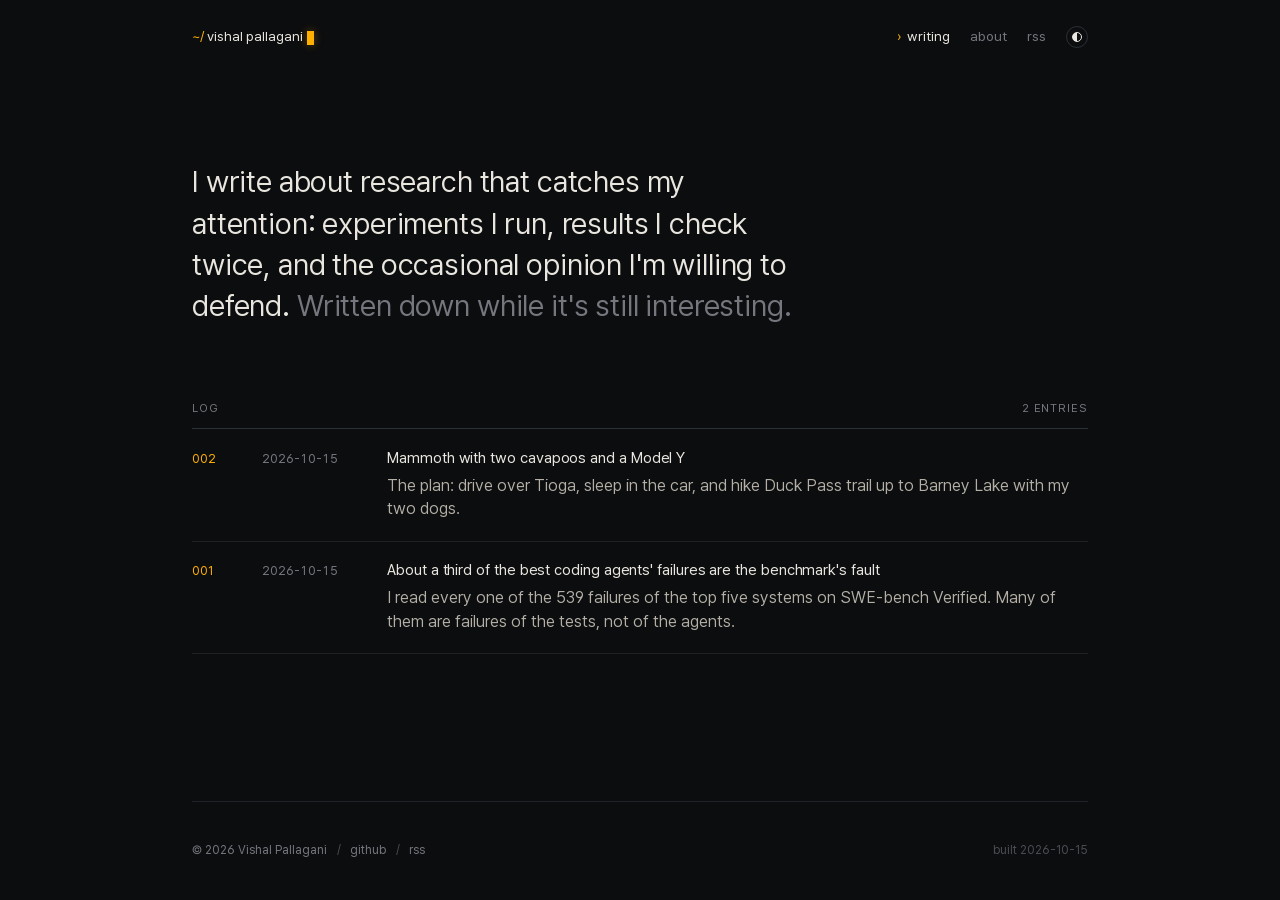
==== commit df7b0357: "Deploy blog 2026-10-15" ====
--- a/index.html
+++ b/index.html
@@ -1,52 +1,16 @@
-<!DOCTYPE html><html lang="en" data-astro-cid-hkbrpulz><head><meta charset="utf-8"><meta name="viewport" content="width=device-width, initial-scale=1, viewport-fit=cover"><title>Vishal Pallagani</title><meta name="description" content="Experiments, results and opinions on research that catches my attention."><link rel="canonical" href="https://vishalpallagani.github.io/"><link rel="icon" href="/favicon.svg" type="image/svg+xml"><link rel="alternate" type="application/rss+xml" title="Vishal Pallagani" href="/rss.xml"><meta name="theme-color" content="#f4f1ea"><meta property="og:type" content="website"><meta property="og:title" content="Vishal Pallagani"><meta property="og:description" content="Experiments, results and opinions on research that catches my attention."><meta property="og:url" content="https://vishalpallagani.github.io/"><meta property="og:image" content="https://vishalpallagani.github.io/og/default.png"><meta property="og:image:width" content="1200"><meta property="og:image:height" content="630"><meta name="twitter:card" content="summary_large_image"><meta name="twitter:image" content="https://vishalpallagani.github.io/og/default.png"><meta name="author" content="Vishal Pallagani"><script>
-      // Theme before first paint: the reader's stored choice, else the system preference. Light by default.
+<!DOCTYPE html><html lang="en" data-astro-cid-hkbrpulz><head><meta charset="utf-8"><meta name="viewport" content="width=device-width, initial-scale=1"><title>vishal pallagani</title><meta name="description" content="Experiments, results and opinions on research that catches my attention."><link rel="canonical" href="https://vishalpallagani.github.io/"><link rel="icon" href="/favicon.svg" type="image/svg+xml"><link rel="alternate" type="application/rss+xml" title="vishal pallagani" href="/rss.xml"><meta name="theme-color" content="#0c0d0f" media="(prefers-color-scheme: dark)"><meta name="theme-color" content="#f4f1ea" media="(prefers-color-scheme: light)"><meta property="og:type" content="website"><meta property="og:title" content="vishal pallagani"><meta property="og:description" content="Experiments, results and opinions on research that catches my attention."><meta property="og:url" content="https://vishalpallagani.github.io/"><meta property="og:image" content="https://vishalpallagani.github.io/og/default.png"><meta property="og:image:width" content="1200"><meta property="og:image:height" content="630"><meta name="twitter:card" content="summary_large_image"><meta name="twitter:image" content="https://vishalpallagani.github.io/og/default.png"><meta name="author" content="Vishal Pallagani"><script>
+      // Apply the stored theme before first paint. Dark unless the reader chose light.
       (function () {
-        var root = document.documentElement;
-        function apply() {
-          var t = null;
-          try { t = localStorage.getItem("theme"); } catch (e) {}
-          if (!t && window.matchMedia && matchMedia("(prefers-color-scheme: dark)").matches) t = "dark";
-          root.dataset.theme = t === "dark" ? "dark" : "light";
-          root.classList.add("js");
-        }
-        apply();
-        document.addEventListener("astro:after-swap", apply);
+        document.documentElement.classList.add("js");
+        let t = null;
+        try { t = localStorage.getItem("theme"); } catch (e) {}
+        if (t === "light" || t === "dark") document.documentElement.dataset.theme = t;
+        document.addEventListener("astro:after-swap", function () {
+          let s = null;
+          try { s = localStorage.getItem("theme"); } catch (e) {}
+          if (s) document.documentElement.dataset.theme = s;
+          document.documentElement.classList.add("js");
+        });
       })();
-    </script><meta name="astro-view-transitions-enabled" content="true"><meta name="astro-view-transitions-fallback" content="animate"><script type="module" src="/_astro/ClientRouter.astro_astro_type_script_index_0_lang.DZigdzQl.js"></script><link rel="stylesheet" href="/_astro/Base.DfAKNgTJ.css"><style>.intro[data-astro-cid-lcdefpme]{padding-top:clamp(3.5rem,12vw,8.5rem);padding-bottom:clamp(3rem,9vw,6.5rem);position:relative}.side[data-astro-cid-lcdefpme]{left:calc(var(--gutter) - 2.6rem);writing-mode:vertical-rl;letter-spacing:.32em;text-transform:uppercase;color:var(--muted);font-size:11px;font-weight:500;position:absolute;top:clamp(3.5rem,12vw,8.5rem)}.side[data-astro-cid-lcdefpme]:before{content:"";background:var(--accent);width:1px;height:2.4rem;margin-bottom:.9rem;display:inline-block}.lede[data-astro-cid-lcdefpme]{letter-spacing:-.03em;max-width:23em;color:var(--ink);text-wrap:pretty;margin:0;font-size:clamp(24px,1rem + 2.4vw,40px);font-weight:400;line-height:1.42}.log[data-astro-cid-lcdefpme]{border-top:1px solid var(--ink);margin:0;padding:0;list-style:none}.log[data-astro-cid-lcdefpme] li[data-astro-cid-lcdefpme]{border-bottom:1px solid var(--line);animation:rise .9s var(--ease) both;animation-delay:calc(var(--i) * 90ms + .15s)}@keyframes rise{0%{opacity:0;transform:translateY(10px)}}.log[data-astro-cid-lcdefpme] a[data-astro-cid-lcdefpme]{color:inherit;background:0 0;grid-template-columns:3.4rem 1fr auto;align-items:baseline;gap:0 1.5rem;padding:2rem 0 2.1rem;display:grid}.no[data-astro-cid-lcdefpme]{color:var(--accent);font-size:13px;font-weight:600}.body[data-astro-cid-lcdefpme]{flex-direction:column;gap:.55rem;min-width:0;display:flex}.title[data-astro-cid-lcdefpme]{letter-spacing:-.025em;color:var(--ink);transition:color var(--t-fast) var(--ease), transform var(--t-med) var(--ease);font-size:clamp(19px,1rem + .6vw,24px);font-weight:650;line-height:1.35}.desc[data-astro-cid-lcdefpme]{color:var(--muted);max-width:38em;font-size:15px;line-height:1.75}.date[data-astro-cid-lcdefpme]{color:var(--muted);letter-spacing:.02em;font-size:12.5px}.log[data-astro-cid-lcdefpme] a[data-astro-cid-lcdefpme]:hover .title[data-astro-cid-lcdefpme]{color:var(--accent-ink);transform:translate(4px)}.draft[data-astro-cid-lcdefpme]{letter-spacing:.12em;text-transform:uppercase;color:var(--accent);border:1px solid var(--accent);vertical-align:.25em;border-radius:3px;margin-left:.7em;padding:.1em .45em;font-size:10px;font-style:normal;font-weight:600}.empty[data-astro-cid-lcdefpme]{color:var(--muted);padding:2rem 0}@media (width<=960px){.side[data-astro-cid-lcdefpme]{display:none}}@media (width<=640px){.log[data-astro-cid-lcdefpme] a[data-astro-cid-lcdefpme]{grid-template-columns:2.4rem 1fr;row-gap:.6rem;padding:1.6rem 0 1.7rem}.date[data-astro-cid-lcdefpme]{grid-area:1/2}.no[data-astro-cid-lcdefpme]{grid-row:1}.body[data-astro-cid-lcdefpme]{grid-area:2/1/auto/-1}}
-</style><script type="module" src="/_astro/page.D-hZag5v.js"></script><style>[data-astro-transition-scope="astro-gyrtbwwo-1"] { view-transition-name: astro-gyrtbwwo-1; }@layer astro { ::view-transition-old(astro-gyrtbwwo-1) { 
-	animation-duration: 180ms;
-	animation-timing-function: cubic-bezier(0.76, 0, 0.24, 1);
-	animation-fill-mode: both;
-	animation-name: astroFadeOut; }::view-transition-new(astro-gyrtbwwo-1) { 
-	animation-duration: 180ms;
-	animation-timing-function: cubic-bezier(0.76, 0, 0.24, 1);
-	animation-fill-mode: both;
-	animation-name: astroFadeIn; }[data-astro-transition=back]::view-transition-old(astro-gyrtbwwo-1) { 
-	animation-duration: 180ms;
-	animation-timing-function: cubic-bezier(0.76, 0, 0.24, 1);
-	animation-fill-mode: both;
-	animation-name: astroFadeOut; }[data-astro-transition=back]::view-transition-new(astro-gyrtbwwo-1) { 
-	animation-duration: 180ms;
-	animation-timing-function: cubic-bezier(0.76, 0, 0.24, 1);
-	animation-fill-mode: both;
-	animation-name: astroFadeIn; } }[data-astro-transition-fallback="old"] [data-astro-transition-scope="astro-gyrtbwwo-1"],
-			[data-astro-transition-fallback="old"][data-astro-transition-scope="astro-gyrtbwwo-1"] { 
-	animation-duration: 180ms;
-	animation-timing-function: cubic-bezier(0.76, 0, 0.24, 1);
-	animation-fill-mode: both;
-	animation-name: astroFadeOut; }[data-astro-transition-fallback="new"] [data-astro-transition-scope="astro-gyrtbwwo-1"],
-			[data-astro-transition-fallback="new"][data-astro-transition-scope="astro-gyrtbwwo-1"] { 
-	animation-duration: 180ms;
-	animation-timing-function: cubic-bezier(0.76, 0, 0.24, 1);
-	animation-fill-mode: both;
-	animation-name: astroFadeIn; }[data-astro-transition=back][data-astro-transition-fallback="old"] [data-astro-transition-scope="astro-gyrtbwwo-1"],
-			[data-astro-transition=back][data-astro-transition-fallback="old"][data-astro-transition-scope="astro-gyrtbwwo-1"] { 
-	animation-duration: 180ms;
-	animation-timing-function: cubic-bezier(0.76, 0, 0.24, 1);
-	animation-fill-mode: both;
-	animation-name: astroFadeOut; }[data-astro-transition=back][data-astro-transition-fallback="new"] [data-astro-transition-scope="astro-gyrtbwwo-1"],
-			[data-astro-transition=back][data-astro-transition-fallback="new"][data-astro-transition-scope="astro-gyrtbwwo-1"] { 
-	animation-duration: 180ms;
-	animation-timing-function: cubic-bezier(0.76, 0, 0.24, 1);
-	animation-fill-mode: both;
-	animation-name: astroFadeIn; }</style></head><body data-astro-cid-hkbrpulz><header class="site-head wrap" data-astro-cid-hkbrpulz><a class="brand" href="/" aria-label="Vishal Pallagani, home" data-astro-cid-hkbrpulz><span class="seal" aria-hidden="true" data-astro-cid-hkbrpulz><span data-astro-cid-hkbrpulz>V</span><span data-astro-cid-hkbrpulz>P</span></span><span class="name" data-astro-cid-hkbrpulz>Vishal Pallagani</span></a><nav aria-label="Primary" data-astro-cid-hkbrpulz><a href="/" aria-current="page" data-astro-cid-hkbrpulz>Writing</a><a href="/about" data-astro-cid-hkbrpulz>About</a><button class="theme" type="button" aria-label="Toggle light and dark" title="Light / dark" data-astro-cid-hkbrpulz><span class="sun" data-astro-cid-hkbrpulz></span></button></nav></header><main data-astro-transition-scope="astro-gyrtbwwo-1" data-astro-cid-hkbrpulz><section class="wrap intro" data-astro-cid-lcdefpme><span class="side" aria-hidden="true" data-astro-cid-lcdefpme>Notes · 2026</span><p class="lede" data-astro-cid-lcdefpme>I write about research that catches my attention: experiments I run, results I check twice, and the occasional opinion I'm willing to defend.</p></section><section class="wrap list" aria-label="Writing" data-astro-cid-lcdefpme><ol class="log" data-astro-cid-lcdefpme><li style="--i:0" data-astro-cid-lcdefpme><a href="/writing/mammoth-duck-pass-with-the-dogs" data-astro-cid-lcdefpme><span class="no num" data-astro-cid-lcdefpme>02</span><span class="body" data-astro-cid-lcdefpme><span class="title" data-astro-cid-lcdefpme>Mammoth with two cavapoos and a Model Y</span><span class="desc" data-astro-cid-lcdefpme>The plan: drive over Tioga, sleep in the car, and hike Duck Pass trail up to Barney Lake with my two dogs.</span></span><time class="date num" datetime="2026-10-15T00:00:00.000Z" data-astro-cid-lcdefpme>2026.10.15</time></a></li><li style="--i:1" data-astro-cid-lcdefpme><a href="/writing/swe-bench-verified-frontier" data-astro-cid-lcdefpme><span class="no num" data-astro-cid-lcdefpme>01</span><span class="body" data-astro-cid-lcdefpme><span class="title" data-astro-cid-lcdefpme>About a third of the best coding agents&#39; failures are the benchmark&#39;s fault</span><span class="desc" data-astro-cid-lcdefpme>I read every one of the 539 failures of the top five systems on SWE-bench Verified. Many of them are failures of the tests, not of the agents.</span></span><time class="date num" datetime="2026-10-15T00:00:00.000Z" data-astro-cid-lcdefpme>2026.10.15</time></a></li></ol></section></main><footer class="site-foot wrap" data-astro-cid-hkbrpulz><span class="seal small" aria-hidden="true" data-astro-cid-hkbrpulz><span data-astro-cid-hkbrpulz>V</span><span data-astro-cid-hkbrpulz>P</span></span><span data-astro-cid-hkbrpulz>© 2026 Vishal Pallagani</span><span class="push" data-astro-cid-hkbrpulz></span><a href="https://github.com/VishalPallagani" data-astro-cid-hkbrpulz>GitHub</a><a href="/rss.xml" data-astro-cid-hkbrpulz>RSS</a></footer><script type="module">function e(){let e=document.querySelector(`.theme`);e&&!e.dataset.bound&&(e.dataset.bound=`1`,e.addEventListener(`click`,()=>{let e=document.documentElement,t=e.dataset.theme===`dark`?`light`:`dark`;e.dataset.theme=t;try{localStorage.setItem(`theme`,t)}catch{}}))}function t(){let e=document.querySelector(`.progress span`);if(!e)return;let t=document.querySelector(`article`),n=()=>{let n=t??document.body,r=n.offsetTop,i=r+n.offsetHeight-innerHeight;e.style.transform=`scaleX(${Math.min(1,Math.max(0,(scrollY-r)/Math.max(1,i-r)))})`};n(),addEventListener(`scroll`,n,{passive:!0}),addEventListener(`resize`,n),document.addEventListener(`astro:before-swap`,()=>removeEventListener(`scroll`,n),{once:!0})}function n(){let e=document.querySelectorAll(`.prose > figure, .prose > .wide, .prose > aside, .reveal`),t=new IntersectionObserver(e=>e.forEach(e=>{e.isIntersecting&&(e.target.classList.add(`in`),t.unobserve(e.target))}),{rootMargin:`0px 0px -8% 0px`});e.forEach(e=>{e.classList.contains(`scrolly`)||e.classList.contains(`drive-track`)||(e.classList.add(`reveal`),t.observe(e))})}document.addEventListener(`astro:page-load`,()=>{e(),t(),n()});</script></body></html>+    </script><link rel="stylesheet" href="/_astro/Base.DhGxwlzN.css"><style>.intro[data-astro-cid-lcdefpme]{padding-top:clamp(2.5rem,8vw,5.5rem);padding-bottom:clamp(2.5rem,6vw,4.5rem)}.lede[data-astro-cid-lcdefpme]{font-family:var(--serif);font-variation-settings:"wght" 360;letter-spacing:-.005em;text-wrap:pretty;max-width:34ch;margin:0;font-size:clamp(22px,1.2rem + 1vw,30px);line-height:1.38}.dim[data-astro-cid-lcdefpme]{color:var(--muted)}.log-head[data-astro-cid-lcdefpme]{border-bottom:1px solid var(--line-strong);justify-content:space-between;align-items:baseline;padding-bottom:.7rem;display:flex}.log-head[data-astro-cid-lcdefpme] h2[data-astro-cid-lcdefpme]{margin:0;font-weight:400}.log[data-astro-cid-lcdefpme]{margin:0;padding:0;list-style:none}.log[data-astro-cid-lcdefpme] li[data-astro-cid-lcdefpme]{border-bottom:1px solid var(--line);animation:rise var(--t-slow) var(--ease) both;animation-delay:calc(var(--i) * 70ms + .12s)}@keyframes rise{0%{opacity:0;transform:translateY(6px)}}.log[data-astro-cid-lcdefpme] a[data-astro-cid-lcdefpme]{transition:background var(--t-fast) var(--ease);border-radius:4px;grid-template-columns:3.2rem 6.6rem 1fr;align-items:baseline;gap:0 1.2rem;margin:0 -.6rem;padding:1.15rem .6rem 1.2rem;text-decoration:none;display:grid}.log[data-astro-cid-lcdefpme] a[data-astro-cid-lcdefpme]:hover{background:var(--bg-raised);color:inherit}.no[data-astro-cid-lcdefpme]{color:var(--accent);font-size:12.5px}.date[data-astro-cid-lcdefpme]{color:var(--muted);font-variant-numeric:tabular-nums;font-size:12.5px}.body[data-astro-cid-lcdefpme]{flex-direction:column;gap:.3rem;min-width:0;display:flex}.title[data-astro-cid-lcdefpme]{color:var(--ink);letter-spacing:-.005em;font-size:15px;line-height:1.4}.log[data-astro-cid-lcdefpme] a[data-astro-cid-lcdefpme]:hover .title[data-astro-cid-lcdefpme]{color:var(--accent-ink)}.desc[data-astro-cid-lcdefpme]{font-family:var(--serif);color:var(--ink-2);font-variation-settings:"wght" 360;font-size:16.5px;line-height:1.45}.draft[data-astro-cid-lcdefpme]{letter-spacing:.08em;text-transform:uppercase;color:var(--bg);background:var(--muted);vertical-align:.15em;border-radius:2px;margin-left:.6em;padding:.05em .4em;font-size:10.5px;font-style:normal}.empty[data-astro-cid-lcdefpme]{color:var(--muted);padding:1.5rem 0}@media (width<=720px){.log[data-astro-cid-lcdefpme] a[data-astro-cid-lcdefpme]{grid-template-columns:2.6rem 1fr;row-gap:.4rem}.date[data-astro-cid-lcdefpme]{grid-area:1/2}.no[data-astro-cid-lcdefpme]{grid-row:1}.body[data-astro-cid-lcdefpme]{grid-area:2/2/auto/-1}}
+</style><script type="module" src="/_astro/page.B9z3XYQ5.js"></script></head><body data-astro-cid-hkbrpulz><header class="site-head wrap" data-astro-cid-hkbrpulz><a class="brand" href="/" aria-label="vishal pallagani, home" data-astro-cid-hkbrpulz><span class="prompt" data-astro-cid-hkbrpulz>~/</span>vishal pallagani<span class="cursor" aria-hidden="true" data-astro-cid-hkbrpulz></span></a><nav aria-label="Primary" data-astro-cid-hkbrpulz><a href="/" aria-current="page" data-astro-cid-hkbrpulz>writing</a><a href="/about" data-astro-cid-hkbrpulz>about</a><a class="rss" href="/rss.xml" data-astro-cid-hkbrpulz>rss</a><button class="theme" type="button" aria-label="Toggle colour theme" title="Toggle theme" data-astro-cid-hkbrpulz><span class="theme-dot" data-astro-cid-hkbrpulz></span></button></nav></header><main data-astro-cid-hkbrpulz><section class="wrap intro" data-astro-cid-lcdefpme><p class="lede" data-astro-cid-lcdefpme>I write about research that catches my attention: experiments I run, results I check twice, and the occasional opinion I'm willing to defend. <span class="dim" data-astro-cid-lcdefpme>Written down while it's still interesting.</span></p></section><section class="wrap" aria-labelledby="log-h" data-astro-cid-lcdefpme><div class="log-head" data-astro-cid-lcdefpme><h2 id="log-h" class="kicker" data-astro-cid-lcdefpme>Log</h2><span class="kicker" data-astro-cid-lcdefpme>2 entries</span></div><ol class="log" reversed data-astro-cid-lcdefpme><li style="--i:0" data-astro-cid-lcdefpme><a href="/writing/mammoth-duck-pass-with-the-dogs" data-astro-cid-lcdefpme><span class="no" data-astro-cid-lcdefpme>002</span><span class="date" data-astro-cid-lcdefpme>2026-10-15</span><span class="body" data-astro-cid-lcdefpme><span class="title" data-astro-cid-lcdefpme>Mammoth with two cavapoos and a Model Y</span><span class="desc" data-astro-cid-lcdefpme>The plan: drive over Tioga, sleep in the car, and hike Duck Pass trail up to Barney Lake with my two dogs.</span></span></a></li><li style="--i:1" data-astro-cid-lcdefpme><a href="/writing/swe-bench-verified-frontier" data-astro-cid-lcdefpme><span class="no" data-astro-cid-lcdefpme>001</span><span class="date" data-astro-cid-lcdefpme>2026-10-15</span><span class="body" data-astro-cid-lcdefpme><span class="title" data-astro-cid-lcdefpme>About a third of the best coding agents&#39; failures are the benchmark&#39;s fault</span><span class="desc" data-astro-cid-lcdefpme>I read every one of the 539 failures of the top five systems on SWE-bench Verified. Many of them are failures of the tests, not of the agents.</span></span></a></li></ol></section></main><footer class="site-foot wrap" data-astro-cid-hkbrpulz><span data-astro-cid-hkbrpulz>© 2026 Vishal Pallagani</span><span class="sep" data-astro-cid-hkbrpulz>/</span><a href="https://github.com/VishalPallagani" data-astro-cid-hkbrpulz>github</a><span class="sep" data-astro-cid-hkbrpulz>/</span><a href="/rss.xml" data-astro-cid-hkbrpulz>rss</a><span class="push" data-astro-cid-hkbrpulz></span><span class="built" data-astro-cid-hkbrpulz>built 2026-10-15</span></footer><script type="module">function e(){let e=document.querySelector(`.theme`);e&&!e.dataset.bound&&(e.dataset.bound=`1`,e.addEventListener(`click`,()=>{let e=document.documentElement,t=e.dataset.theme===`light`?`dark`:`light`;e.dataset.theme=t;try{localStorage.setItem(`theme`,t)}catch{}}))}function t(){let e=document.querySelector(`.progress span`);if(!e)return;let t=document.querySelector(`article`),n=()=>{let n=t??document.body,r=n.offsetTop,i=r+n.offsetHeight-window.innerHeight,a=Math.min(1,Math.max(0,(window.scrollY-r)/Math.max(1,i-r)));e.style.transform=`scaleX(${a})`};n(),window.addEventListener(`scroll`,n,{passive:!0}),window.addEventListener(`resize`,n),document.addEventListener(`astro:before-swap`,()=>window.removeEventListener(`scroll`,n),{once:!0})}function n(){let e=document.querySelectorAll(`.prose > figure, .prose > .wide, .prose > aside, .reveal`),t=new IntersectionObserver(e=>e.forEach(e=>{e.isIntersecting&&(e.target.classList.add(`in`),t.unobserve(e.target))}),{rootMargin:`0px 0px -12% 0px`});e.forEach(e=>{e.classList.contains(`scrolly`)||e.classList.contains(`drive-track`)||(e.classList.add(`reveal`),t.observe(e))})}e(),t(),n();</script></body></html>
--- a/_astro/Base.DhGxwlzN.css
+++ b/_astro/Base.DhGxwlzN.css
@@ -0,0 +1 @@
+@font-face{font-family:Pretendard Variable;font-style:normal;font-display:swap;font-weight:45 920;src:url(/_astro/PretendardVariable.subset.0.BHUkWNFR.woff2)format("woff2-variations");unicode-range:U+F9CA-FA0B,U+FF03-FF05,U+FF07,U+FF0A-FF0B,U+FF0D-FF19,U+FF1B,U+FF1D,U+FF20-FF5B,U+FF5D,U+FFE0-FFE3,U+FFE5-FFE6}@font-face{font-family:Pretendard Variable;font-style:normal;font-display:swap;font-weight:45 920;src:url(/_astro/PretendardVariable.subset.1.C-__qv6_.woff2)format("woff2-variations");unicode-range:U+D723-D728,U+D72A-D733,U+D735-D748,U+D74A-D74F,U+D752-D753,U+D755-D757,U+D75A-D75F,U+D762-D764,U+D766-D768,U+D76A-D76B,U+D76D-D76F,U+D771-D787,U+D789-D78B,U+D78D-D78F,U+D791-D797,U+D79A,U+D79C,U+D79E-D7A3,U+F900-F909,U+F90B-F92E}@font-face{font-family:Pretendard Variable;font-style:normal;font-display:swap;font-weight:45 920;src:url(/_astro/PretendardVariable.subset.2.dCZkyKLw.woff2)format("woff2-variations");unicode-range:U+D679-D68B,U+D68E-D69E,U+D6A0,U+D6A2-D6A7,U+D6A9-D6C3,U+D6C6-D6C7,U+D6C9-D6CB,U+D6CD-D6D3,U+D6D5-D6D6,U+D6D8-D6E3,U+D6E5-D6E7,U+D6E9-D6FB,U+D6FD-D717,U+D719-D71F,U+D721-D722}@font-face{font-family:Pretendard Variable;font-style:normal;font-display:swap;font-weight:45 920;src:url(/_astro/PretendardVariable.subset.3.Dqw33sf4.woff2)format("woff2-variations");unicode-range:U+D5BC-D5C7,U+D5CA-D5CB,U+D5CD-D5CF,U+D5D1-D5D7,U+D5D9-D5DA,U+D5DC,U+D5DE-D5E3,U+D5E6-D5E7,U+D5E9-D5EB,U+D5ED-D5F6,U+D5F8,U+D5FA-D5FF,U+D602-D603,U+D605-D607,U+D609-D60F,U+D612-D613,U+D616-D61B,U+D61D-D637,U+D63A-D63B,U+D63D-D63F,U+D641-D647,U+D64A-D64C,U+D64E-D653,U+D656-D657,U+D659-D65B,U+D65D-D666,U+D668,U+D66A-D678}@font-face{font-family:Pretendard Variable;font-style:normal;font-display:swap;font-weight:45 920;src:url(/_astro/PretendardVariable.subset.4.Bvh2YGoc.woff2)format("woff2-variations");unicode-range:U+D507,U+D509-D50B,U+D50D-D513,U+D515-D53B,U+D53E-D53F,U+D541-D543,U+D545-D54C,U+D54E,U+D550,U+D552-D557,U+D55A-D55B,U+D55D-D55F,U+D561-D564,U+D566-D567,U+D56A,U+D56C,U+D56E-D573,U+D576-D577,U+D579-D583,U+D585-D586,U+D58A-D5A4,U+D5A6-D5BB}@font-face{font-family:Pretendard Variable;font-style:normal;font-display:swap;font-weight:45 920;src:url(/_astro/PretendardVariable.subset.5.K_MNGNCe.woff2)format("woff2-variations");unicode-range:U+D464-D477,U+D47A-D47B,U+D47D-D47F,U+D481-D487,U+D489-D48A,U+D48C,U+D48E-D4E7,U+D4E9-D503,U+D505-D506}@font-face{font-family:Pretendard Variable;font-style:normal;font-display:swap;font-weight:45 920;src:url(/_astro/PretendardVariable.subset.6.Bxhohlcm.woff2)format("woff2-variations");unicode-range:U+D3BF-D3C7,U+D3CA-D3CF,U+D3D1-D3EB,U+D3EE-D3EF,U+D3F1-D3F3,U+D3F5-D3FB,U+D3FD-D400,U+D402-D45B,U+D45D-D463}@font-face{font-family:Pretendard Variable;font-style:normal;font-display:swap;font-weight:45 920;src:url(/_astro/PretendardVariable.subset.7.E2HaA55t.woff2)format("woff2-variations");unicode-range:U+D2FF,U+D302-D304,U+D306-D30B,U+D30F,U+D311-D313,U+D315-D31B,U+D31E,U+D322-D324,U+D326-D327,U+D32A-D32B,U+D32D-D32F,U+D331-D337,U+D339-D33C,U+D33E-D37B,U+D37E-D37F,U+D381-D383,U+D385-D38B,U+D38E-D390,U+D392-D397,U+D39A-D39B,U+D39D-D39F,U+D3A1-D3A7,U+D3A9-D3AA,U+D3AC,U+D3AE-D3B3,U+D3B5-D3B7,U+D3B9-D3BB,U+D3BD-D3BE}@font-face{font-family:Pretendard Variable;font-style:normal;font-display:swap;font-weight:45 920;src:url(/_astro/PretendardVariable.subset.8.CRbJhhyA.woff2)format("woff2-variations");unicode-range:U+D257-D27F,U+D281-D29B,U+D29D-D29F,U+D2A1-D2AB,U+D2AD-D2B7,U+D2BA-D2BB,U+D2BD-D2BF,U+D2C1-D2C7,U+D2C9-D2EF,U+D2F2-D2F3,U+D2F5-D2F7,U+D2F9-D2FE}@font-face{font-family:Pretendard Variable;font-style:normal;font-display:swap;font-weight:45 920;src:url(/_astro/PretendardVariable.subset.9.Btb3bmS6.woff2)format("woff2-variations");unicode-range:U+D1B4,U+D1B6-D1F3,U+D1F5-D22B,U+D22E-D22F,U+D231-D233,U+D235-D23B,U+D23D-D240,U+D242-D256}@font-face{font-family:Pretendard Variable;font-style:normal;font-display:swap;font-weight:45 920;src:url(/_astro/PretendardVariable.subset.10.DzSWztS8.woff2)format("woff2-variations");unicode-range:U+D105-D12F,U+D132-D133,U+D135-D137,U+D139-D13F,U+D141-D142,U+D144,U+D146-D14B,U+D14E-D14F,U+D151-D153,U+D155-D15B,U+D15E-D187,U+D189-D19F,U+D1A2-D1A3,U+D1A5-D1A7,U+D1A9-D1AF,U+D1B2-D1B3}@font-face{font-family:Pretendard Variable;font-style:normal;font-display:swap;font-weight:45 920;src:url(/_astro/PretendardVariable.subset.11.CqVmlKJn.woff2)format("woff2-variations");unicode-range:U+D04B-D04F,U+D051-D057,U+D059-D06B,U+D06D-D06F,U+D071-D073,U+D075-D07B,U+D07E-D0A3,U+D0A6-D0A7,U+D0A9-D0AB,U+D0AD-D0B3,U+D0B6,U+D0B8,U+D0BA-D0BF,U+D0C2-D0C3,U+D0C5-D0C7,U+D0C9-D0CF,U+D0D2,U+D0D6-D0DB,U+D0DE-D0DF,U+D0E1-D0E3,U+D0E5-D0EB,U+D0EE-D0F0,U+D0F2-D104}@font-face{font-family:Pretendard Variable;font-style:normal;font-display:swap;font-weight:45 920;src:url(/_astro/PretendardVariable.subset.12.BHuZSgT0.woff2)format("woff2-variations");unicode-range:U+CFA2-CFC3,U+CFC5-CFDF,U+CFE2-CFE3,U+CFE5-CFE7,U+CFE9-CFF4,U+CFF6-CFFB,U+CFFD-CFFF,U+D001-D003,U+D005-D017,U+D019-D033,U+D036-D037,U+D039-D03B,U+D03D-D04A}@font-face{font-family:Pretendard Variable;font-style:normal;font-display:swap;font-weight:45 920;src:url(/_astro/PretendardVariable.subset.13.C42mj_j2.woff2)format("woff2-variations");unicode-range:U+CEF0-CEF3,U+CEF6,U+CEF9-CEFF,U+CF01-CF03,U+CF05-CF07,U+CF09-CF0F,U+CF11-CF12,U+CF14-CF1B,U+CF1D-CF1F,U+CF21-CF2F,U+CF31-CF53,U+CF56-CF57,U+CF59-CF5B,U+CF5D-CF63,U+CF66,U+CF68,U+CF6A-CF6F,U+CF71-CF84,U+CF86-CF8B,U+CF8D-CFA1}@font-face{font-family:Pretendard Variable;font-style:normal;font-display:swap;font-weight:45 920;src:url(/_astro/PretendardVariable.subset.14.Bl512uUX.woff2)format("woff2-variations");unicode-range:U+CE3C-CE57,U+CE5A-CE5B,U+CE5D-CE5F,U+CE61-CE67,U+CE6A,U+CE6C,U+CE6E-CE73,U+CE76-CE77,U+CE79-CE7B,U+CE7D-CE83,U+CE85-CE88,U+CE8A-CE8F,U+CE91-CE93,U+CE95-CE97,U+CE99-CE9F,U+CEA2,U+CEA4-CEAB,U+CEAD-CEE3,U+CEE6-CEE7,U+CEE9-CEEB,U+CEED-CEEF}@font-face{font-family:Pretendard Variable;font-style:normal;font-display:swap;font-weight:45 920;src:url(/_astro/PretendardVariable.subset.15.D04iXIE3.woff2)format("woff2-variations");unicode-range:U+CD92-CD93,U+CD96-CD97,U+CD99-CD9B,U+CD9D-CDA3,U+CDA6-CDA8,U+CDAA-CDAF,U+CDB1-CDC3,U+CDC5-CDCB,U+CDCD-CDE7,U+CDE9-CE03,U+CE05-CE1F,U+CE22-CE34,U+CE36-CE3B}@font-face{font-family:Pretendard Variable;font-style:normal;font-display:swap;font-weight:45 920;src:url(/_astro/PretendardVariable.subset.16.BQUnS2GX.woff2)format("woff2-variations");unicode-range:U+CCEF-CD07,U+CD0A-CD0B,U+CD0D-CD1A,U+CD1C,U+CD1E-CD2B,U+CD2D-CD5B,U+CD5D-CD77,U+CD79-CD91}@font-face{font-family:Pretendard Variable;font-style:normal;font-display:swap;font-weight:45 920;src:url(/_astro/PretendardVariable.subset.17.BfZSA-Xc.woff2)format("woff2-variations");unicode-range:U+CC3F-CC43,U+CC46-CC47,U+CC49-CC4B,U+CC4D-CC53,U+CC55-CC58,U+CC5A-CC5F,U+CC61-CC97,U+CC9A-CC9B,U+CC9D-CC9F,U+CCA1-CCA7,U+CCAA,U+CCAC,U+CCAE-CCB3,U+CCB6-CCB7,U+CCB9-CCBB,U+CCBD-CCCF,U+CCD1-CCE3,U+CCE5-CCEE}@font-face{font-family:Pretendard Variable;font-style:normal;font-display:swap;font-weight:45 920;src:url(/_astro/PretendardVariable.subset.18.CwAxMC3C.woff2)format("woff2-variations");unicode-range:U+CB91-CBD3,U+CBD5-CBE3,U+CBE5-CC0B,U+CC0E-CC0F,U+CC11-CC13,U+CC15-CC1B,U+CC1D-CC20,U+CC23-CC27,U+CC2A-CC2B,U+CC2D,U+CC2F,U+CC31-CC37,U+CC3A,U+CC3C}@font-face{font-family:Pretendard Variable;font-style:normal;font-display:swap;font-weight:45 920;src:url(/_astro/PretendardVariable.subset.19.CJu4Zcdo.woff2)format("woff2-variations");unicode-range:U+CAF4-CB47,U+CB4A-CB90}@font-face{font-family:Pretendard Variable;font-style:normal;font-display:swap;font-weight:45 920;src:url(/_astro/PretendardVariable.subset.20.Ig1-z3n5.woff2)format("woff2-variations");unicode-range:U+CA4A-CA4B,U+CA4E-CA4F,U+CA51-CA53,U+CA55-CA5B,U+CA5D-CA60,U+CA62-CA83,U+CA85-CABB,U+CABE-CABF,U+CAC1-CAC3,U+CAC5-CACB,U+CACD-CAD0,U+CAD2,U+CAD4-CAD8,U+CADA-CAF3}@font-face{font-family:Pretendard Variable;font-style:normal;font-display:swap;font-weight:45 920;src:url(/_astro/PretendardVariable.subset.21.yKPEdLXC.woff2)format("woff2-variations");unicode-range:U+C996-C997,U+C99A-C99C,U+C99E-C9BF,U+C9C2-C9C3,U+C9C5-C9C7,U+C9C9-C9CF,U+C9D2,U+C9D4,U+C9D7-C9D8,U+C9DB,U+C9DE-C9DF,U+C9E1-C9E3,U+C9E5-C9E6,U+C9E8-C9EB,U+C9EE-C9F0,U+C9F2-C9F7,U+C9F9-CA0B,U+CA0D-CA28,U+CA2A-CA49}@font-face{font-family:Pretendard Variable;font-style:normal;font-display:swap;font-weight:45 920;src:url(/_astro/PretendardVariable.subset.22.CSqxKoOs.woff2)format("woff2-variations");unicode-range:U+C8E9-C8F4,U+C8F6-C8FB,U+C8FE-C8FF,U+C901-C903,U+C905-C90B,U+C90E-C910,U+C912-C917,U+C919-C92B,U+C92D-C94F,U+C951-C953,U+C955-C96B,U+C96D-C973,U+C975-C987,U+C98A-C98B,U+C98D-C98F,U+C991-C995}@font-face{font-family:Pretendard Variable;font-style:normal;font-display:swap;font-weight:45 920;src:url(/_astro/PretendardVariable.subset.23.DK80wi0t.woff2)format("woff2-variations");unicode-range:U+C841-C84B,U+C84D-C86F,U+C872-C873,U+C875-C877,U+C879-C87F,U+C882-C884,U+C887-C88A,U+C88D-C8C3,U+C8C5-C8DF,U+C8E1-C8E8}@font-face{font-family:Pretendard Variable;font-style:normal;font-display:swap;font-weight:45 920;src:url(/_astro/PretendardVariable.subset.24.CmkE8Q8D.woff2)format("woff2-variations");unicode-range:U+C779-C77B,U+C77E-C782,U+C786,U+C78B,U+C78D,U+C78F,U+C792-C793,U+C795,U+C797,U+C799-C79F,U+C7A2,U+C7A7-C7AB,U+C7AE-C7BB,U+C7BD-C7C0,U+C7C2-C7C7,U+C7C9-C7DC,U+C7DE-C7FF,U+C802-C803,U+C805-C807,U+C809,U+C80B-C80F,U+C812,U+C814,U+C817-C81B,U+C81E-C81F,U+C821-C823,U+C825-C82E,U+C830-C837,U+C839-C83B,U+C83D-C840}@font-face{font-family:Pretendard Variable;font-style:normal;font-display:swap;font-weight:45 920;src:url(/_astro/PretendardVariable.subset.25.CsoWBIZB.woff2)format("woff2-variations");unicode-range:U+C6BB-C6BF,U+C6C2,U+C6C4,U+C6C6-C6CB,U+C6CE-C6CF,U+C6D1-C6D3,U+C6D5-C6DB,U+C6DD-C6DF,U+C6E1-C6E7,U+C6E9-C6EB,U+C6ED-C6EF,U+C6F1-C6F8,U+C6FA-C703,U+C705-C707,U+C709-C70B,U+C70D-C716,U+C718,U+C71A-C71F,U+C722-C723,U+C725-C727,U+C729-C734,U+C736-C73B,U+C73E-C73F,U+C741-C743,U+C745-C74B,U+C74E-C750,U+C752-C757,U+C759-C773,U+C776-C777}@font-face{font-family:Pretendard Variable;font-style:normal;font-display:swap;font-weight:45 920;src:url(/_astro/PretendardVariable.subset.26.Sozl8dw8.woff2)format("woff2-variations");unicode-range:U+C5F5-C5FB,U+C5FE,U+C602-C605,U+C607,U+C609-C60F,U+C611-C61A,U+C61C-C623,U+C626-C627,U+C629-C62B,U+C62D,U+C62F-C632,U+C636,U+C638,U+C63A-C63F,U+C642-C643,U+C645-C647,U+C649-C652,U+C656-C65B,U+C65D-C65F,U+C661-C663,U+C665-C677,U+C679-C67B,U+C67D-C693,U+C696-C697,U+C699-C69B,U+C69D-C6A3,U+C6A6,U+C6A8,U+C6AA-C6AF,U+C6B2-C6B3,U+C6B5-C6B7,U+C6B9-C6BA}@font-face{font-family:Pretendard Variable;font-style:normal;font-display:swap;font-weight:45 920;src:url(/_astro/PretendardVariable.subset.27.CT6nuW9L.woff2)format("woff2-variations");unicode-range:U+C517-C527,U+C52A-C52B,U+C52D-C52F,U+C531-C538,U+C53A,U+C53C,U+C53E-C543,U+C546-C547,U+C54B,U+C54D-C552,U+C556,U+C55A-C55B,U+C55D,U+C55F,U+C562-C563,U+C565-C567,U+C569-C56F,U+C572,U+C574,U+C576-C57B,U+C57E-C57F,U+C581-C583,U+C585-C586,U+C588-C58B,U+C58E,U+C590,U+C592-C596,U+C599-C5B3,U+C5B6-C5B7,U+C5BA,U+C5BE-C5C3,U+C5CA-C5CB,U+C5CD,U+C5CF,U+C5D2-C5D3,U+C5D5-C5D7,U+C5D9-C5DF,U+C5E1-C5E2,U+C5E4,U+C5E6-C5EB,U+C5EF,U+C5F1-C5F3}@font-face{font-family:Pretendard Variable;font-style:normal;font-display:swap;font-weight:45 920;src:url(/_astro/PretendardVariable.subset.28.CpO0Y96p.woff2)format("woff2-variations");unicode-range:U+C475-C4EF,U+C4F2-C4F3,U+C4F5-C4F7,U+C4F9-C4FF,U+C502-C50B,U+C50D-C516}@font-face{font-family:Pretendard Variable;font-style:normal;font-display:swap;font-weight:45 920;src:url(/_astro/PretendardVariable.subset.29.D6hjrUWm.woff2)format("woff2-variations");unicode-range:U+C3D0-C3D7,U+C3DA-C3DB,U+C3DD-C3DE,U+C3E1-C3EC,U+C3EE-C3F3,U+C3F5-C42B,U+C42D-C463,U+C466-C474}@font-face{font-family:Pretendard Variable;font-style:normal;font-display:swap;font-weight:45 920;src:url(/_astro/PretendardVariable.subset.30.CWDM1c0J.woff2)format("woff2-variations");unicode-range:U+C32B-C367,U+C36A-C36B,U+C36D-C36F,U+C371-C377,U+C37A-C37B,U+C37E-C383,U+C385-C387,U+C389-C3CF}@font-face{font-family:Pretendard Variable;font-style:normal;font-display:swap;font-weight:45 920;src:url(/_astro/PretendardVariable.subset.31.CdmyZ5mm.woff2)format("woff2-variations");unicode-range:U+C26A-C26B,U+C26D-C26F,U+C271-C273,U+C275-C27B,U+C27E-C287,U+C289-C28F,U+C291-C297,U+C299-C29A,U+C29C-C2A3,U+C2A5-C2A7,U+C2A9-C2AB,U+C2AD-C2B3,U+C2B6,U+C2B8,U+C2BA-C2BB,U+C2BD-C2DB,U+C2DE-C2DF,U+C2E1-C2E2,U+C2E5-C2EA,U+C2EE,U+C2F0,U+C2F2-C2F5,U+C2F7,U+C2FA-C2FB,U+C2FD-C2FF,U+C301-C307,U+C309-C30C,U+C30E-C312,U+C315-C323,U+C325-C328,U+C32A}@font-face{font-family:Pretendard Variable;font-style:normal;font-display:swap;font-weight:45 920;src:url(/_astro/PretendardVariable.subset.32.CGnFWD2i.woff2)format("woff2-variations");unicode-range:U+C1BC-C1C3,U+C1C5-C1DF,U+C1E1-C1FB,U+C1FD-C203,U+C205-C20C,U+C20E,U+C210-C217,U+C21A-C21B,U+C21D-C21E,U+C221-C227,U+C229-C22A,U+C22C,U+C22E,U+C230,U+C233-C24F,U+C251-C257,U+C259-C269}@font-face{font-family:Pretendard Variable;font-style:normal;font-display:swap;font-weight:45 920;src:url(/_astro/PretendardVariable.subset.33.-0OT__YQ.woff2)format("woff2-variations");unicode-range:U+C101-C11B,U+C11F,U+C121-C123,U+C125-C12B,U+C12E,U+C132-C137,U+C13A-C13B,U+C13D-C13F,U+C141-C147,U+C14A,U+C14C-C153,U+C155-C157,U+C159-C15B,U+C15D-C166,U+C169-C16F,U+C171-C177,U+C179-C18B,U+C18E-C18F,U+C191-C193,U+C195-C19B,U+C19D-C19E,U+C1A0,U+C1A2-C1A4,U+C1A6-C1BB}@font-face{font-family:Pretendard Variable;font-style:normal;font-display:swap;font-weight:45 920;src:url(/_astro/PretendardVariable.subset.34.CaCS33Md.woff2)format("woff2-variations");unicode-range:U+C049-C057,U+C059-C05B,U+C05D-C05F,U+C061-C067,U+C069-C08F,U+C091-C0AB,U+C0AE-C0AF,U+C0B1-C0B3,U+C0B5,U+C0B7-C0BB,U+C0BE,U+C0C2-C0C7,U+C0CA-C0CB,U+C0CD-C0CF,U+C0D1-C0D7,U+C0D9-C0DA,U+C0DC,U+C0DE-C0E3,U+C0E5-C0EB,U+C0ED-C0F3,U+C0F6,U+C0F8,U+C0FA-C0FF}@font-face{font-family:Pretendard Variable;font-style:normal;font-display:swap;font-weight:45 920;src:url(/_astro/PretendardVariable.subset.35.DWFYRGLp.woff2)format("woff2-variations");unicode-range:U+BFA7-BFAF,U+BFB1-BFC4,U+BFC6-BFCB,U+BFCE-BFCF,U+BFD1-BFD3,U+BFD5-BFDB,U+BFDD-C048}@font-face{font-family:Pretendard Variable;font-style:normal;font-display:swap;font-weight:45 920;src:url(/_astro/PretendardVariable.subset.36.Dn5IBRQB.woff2)format("woff2-variations");unicode-range:U+BF07,U+BF09-BF3F,U+BF41-BF4F,U+BF52-BF54,U+BF56-BFA6}@font-face{font-family:Pretendard Variable;font-style:normal;font-display:swap;font-weight:45 920;src:url(/_astro/PretendardVariable.subset.37.BD6FyOtY.woff2)format("woff2-variations");unicode-range:U+BE56,U+BE58,U+BE5C-BE5F,U+BE62-BE63,U+BE65-BE67,U+BE69-BE74,U+BE76-BE7B,U+BE7E-BE7F,U+BE81-BE8E,U+BE90,U+BE92-BEA7,U+BEA9-BECF,U+BED2-BED3,U+BED5-BED6,U+BED9-BEE3,U+BEE6-BF06}@font-face{font-family:Pretendard Variable;font-style:normal;font-display:swap;font-weight:45 920;src:url(/_astro/PretendardVariable.subset.38.D4hu443z.woff2)format("woff2-variations");unicode-range:U+BDB0-BDD3,U+BDD5-BDEF,U+BDF1-BE0B,U+BE0D-BE0F,U+BE11-BE13,U+BE15-BE43,U+BE46-BE47,U+BE49-BE4B,U+BE4D-BE53}@font-face{font-family:Pretendard Variable;font-style:normal;font-display:swap;font-weight:45 920;src:url(/_astro/PretendardVariable.subset.39.B_7wfth9.woff2)format("woff2-variations");unicode-range:U+BD03,U+BD06,U+BD08,U+BD0A-BD0F,U+BD11-BD22,U+BD25-BD47,U+BD49-BD58,U+BD5A-BD7F,U+BD82-BD83,U+BD85-BD87,U+BD8A-BD8F,U+BD91-BD92,U+BD94,U+BD96-BD98,U+BD9A-BDAF}@font-face{font-family:Pretendard Variable;font-style:normal;font-display:swap;font-weight:45 920;src:url(/_astro/PretendardVariable.subset.40.BDaOfdUe.woff2)format("woff2-variations");unicode-range:U+BC4E-BC83,U+BC86-BC87,U+BC89-BC8B,U+BC8D-BC93,U+BC96,U+BC98,U+BC9B-BC9F,U+BCA2-BCA3,U+BCA5-BCA7,U+BCA9-BCB2,U+BCB4-BCBB,U+BCBE-BCBF,U+BCC1-BCC3,U+BCC5-BCCC,U+BCCE-BCD0,U+BCD2-BCD4,U+BCD6-BCF3,U+BCF7,U+BCF9-BCFB,U+BCFD-BD02}@font-face{font-family:Pretendard Variable;font-style:normal;font-display:swap;font-weight:45 920;src:url(/_astro/PretendardVariable.subset.41.BUACvzZC.woff2)format("woff2-variations");unicode-range:U+BB90-BBA3,U+BBA5-BBAB,U+BBAD-BBBF,U+BBC1-BBF7,U+BBFA-BBFB,U+BBFD-BBFE,U+BC01-BC07,U+BC09-BC0A,U+BC0E,U+BC10,U+BC12-BC13,U+BC17,U+BC19-BC1A,U+BC1E,U+BC20-BC23,U+BC26,U+BC28,U+BC2A-BC2C,U+BC2E-BC2F,U+BC32-BC33,U+BC35-BC37,U+BC39-BC3F,U+BC41-BC42,U+BC44,U+BC46-BC48,U+BC4A-BC4D}@font-face{font-family:Pretendard Variable;font-style:normal;font-display:swap;font-weight:45 920;src:url(/_astro/PretendardVariable.subset.42.Dp-5mnyL.woff2)format("woff2-variations");unicode-range:U+BAE6-BAFB,U+BAFD-BB17,U+BB19-BB33,U+BB37,U+BB39-BB3A,U+BB3D-BB43,U+BB45-BB46,U+BB48,U+BB4A-BB4F,U+BB51-BB53,U+BB55-BB57,U+BB59-BB62,U+BB64-BB8F}@font-face{font-family:Pretendard Variable;font-style:normal;font-display:swap;font-weight:45 920;src:url(/_astro/PretendardVariable.subset.43.DHdpry7N.woff2)format("woff2-variations");unicode-range:U+BA30-BA37,U+BA3A-BA3B,U+BA3D-BA3F,U+BA41-BA47,U+BA49-BA4A,U+BA4C,U+BA4E-BA53,U+BA56-BA57,U+BA59-BA5B,U+BA5D-BA63,U+BA65-BA66,U+BA68-BA6F,U+BA71-BA73,U+BA75-BA77,U+BA79-BA84,U+BA86,U+BA88-BAA7,U+BAAA,U+BAAD-BAAF,U+BAB1-BAB7,U+BABA,U+BABC,U+BABE-BAE5}@font-face{font-family:Pretendard Variable;font-style:normal;font-display:swap;font-weight:45 920;src:url(/_astro/PretendardVariable.subset.44.qHopVhdd.woff2)format("woff2-variations");unicode-range:U+B96E-B973,U+B976-B977,U+B979-B97B,U+B97D-B983,U+B986,U+B988,U+B98A-B98D,U+B98F-B9AB,U+B9AE-B9AF,U+B9B1-B9B3,U+B9B5-B9BB,U+B9BE,U+B9C0,U+B9C2-B9C7,U+B9CA-B9CB,U+B9CD,U+B9D2-B9D7,U+B9DA,U+B9DC,U+B9DF-B9E0,U+B9E2,U+B9E6-B9E7,U+B9E9-B9F3,U+B9F6,U+B9F8,U+B9FB-BA2F}@font-face{font-family:Pretendard Variable;font-style:normal;font-display:swap;font-weight:45 920;src:url(/_astro/PretendardVariable.subset.45.BniyRFfm.woff2)format("woff2-variations");unicode-range:U+B8BF-B8CB,U+B8CD-B8E0,U+B8E2-B8E7,U+B8EA-B8EB,U+B8ED-B8EF,U+B8F1-B8F7,U+B8FA,U+B8FC,U+B8FE-B903,U+B905-B917,U+B919-B91F,U+B921-B93B,U+B93D-B957,U+B95A-B95B,U+B95D-B95F,U+B961-B967,U+B969-B96C}@font-face{font-family:Pretendard Variable;font-style:normal;font-display:swap;font-weight:45 920;src:url(/_astro/PretendardVariable.subset.46.BMRq7xC-.woff2)format("woff2-variations");unicode-range:U+B80D-B80F,U+B811-B817,U+B81A,U+B81C-B823,U+B826-B827,U+B829-B82B,U+B82D-B833,U+B836,U+B83A-B83F,U+B841-B85B,U+B85E-B85F,U+B861-B863,U+B865-B86B,U+B86E,U+B870,U+B872-B8AF,U+B8B1-B8BE}@font-face{font-family:Pretendard Variable;font-style:normal;font-display:swap;font-weight:45 920;src:url(/_astro/PretendardVariable.subset.47.B-cWO2pw.woff2)format("woff2-variations");unicode-range:U+B74D-B75F,U+B761-B763,U+B765-B774,U+B776-B77B,U+B77E-B77F,U+B781-B783,U+B785-B78B,U+B78E,U+B792-B796,U+B79A-B79B,U+B79D-B7A7,U+B7AA,U+B7AE-B7B3,U+B7B6-B7C8,U+B7CA-B7EB,U+B7EE-B7EF,U+B7F1-B7F3,U+B7F5-B7FB,U+B7FE,U+B802-B806,U+B80A-B80B}@font-face{font-family:Pretendard Variable;font-style:normal;font-display:swap;font-weight:45 920;src:url(/_astro/PretendardVariable.subset.48.Ct-fWrPO.woff2)format("woff2-variations");unicode-range:U+B6A7-B6AA,U+B6AC-B6B0,U+B6B2-B6EF,U+B6F1-B727,U+B72A-B72B,U+B72D-B72E,U+B731-B737,U+B739-B73A,U+B73C-B743,U+B745-B74C}@font-face{font-family:Pretendard Variable;font-style:normal;font-display:swap;font-weight:45 920;src:url(/_astro/PretendardVariable.subset.49.BblQVys9.woff2)format("woff2-variations");unicode-range:U+B605-B60F,U+B612-B617,U+B619-B624,U+B626-B69B,U+B69E-B6A3,U+B6A5-B6A6}@font-face{font-family:Pretendard Variable;font-style:normal;font-display:swap;font-weight:45 920;src:url(/_astro/PretendardVariable.subset.50.C8IyFH7L.woff2)format("woff2-variations");unicode-range:U+B55F,U+B562-B583,U+B585-B59F,U+B5A2-B5A3,U+B5A5-B5A7,U+B5A9-B5B2,U+B5B5-B5BA,U+B5BD-B604}@font-face{font-family:Pretendard Variable;font-style:normal;font-display:swap;font-weight:45 920;src:url(/_astro/PretendardVariable.subset.51.Bxd0gTAs.woff2)format("woff2-variations");unicode-range:U+B4A5-B4B6,U+B4B8-B4BF,U+B4C1-B4C7,U+B4C9-B4DB,U+B4DE-B4DF,U+B4E1-B4E2,U+B4E5-B4EB,U+B4EE,U+B4F0,U+B4F2-B513,U+B516-B517,U+B519-B51A,U+B51D-B523,U+B526,U+B528,U+B52B-B52F,U+B532-B533,U+B535-B537,U+B539-B53F,U+B541-B544,U+B546-B54B,U+B54D-B54F,U+B551-B55B,U+B55D-B55E}@font-face{font-family:Pretendard Variable;font-style:normal;font-display:swap;font-weight:45 920;src:url(/_astro/PretendardVariable.subset.52.CNgqKOOJ.woff2)format("woff2-variations");unicode-range:U+B3F8-B3FB,U+B3FD-B40F,U+B411-B417,U+B419-B41B,U+B41D-B41F,U+B421-B427,U+B42A-B42B,U+B42D-B44F,U+B452-B453,U+B455-B457,U+B459-B45F,U+B462-B464,U+B466-B46B,U+B46D-B47F,U+B481-B4A3}@font-face{font-family:Pretendard Variable;font-style:normal;font-display:swap;font-weight:45 920;src:url(/_astro/PretendardVariable.subset.53.BSRnyb-u.woff2)format("woff2-variations");unicode-range:U+B342-B353,U+B356-B357,U+B359-B35B,U+B35D-B35E,U+B360-B363,U+B366,U+B368,U+B36A-B36D,U+B36F,U+B372-B373,U+B375-B377,U+B379-B37F,U+B381-B382,U+B384,U+B386-B38B,U+B38D-B3C3,U+B3C6-B3C7,U+B3C9-B3CA,U+B3CD-B3D3,U+B3D6,U+B3D8,U+B3DA-B3F7}@font-face{font-family:Pretendard Variable;font-style:normal;font-display:swap;font-weight:45 920;src:url(/_astro/PretendardVariable.subset.54.Dt2-cQkx.woff2)format("woff2-variations");unicode-range:U+B27C-B283,U+B285-B28F,U+B292-B293,U+B295-B297,U+B29A-B29F,U+B2A1-B2A4,U+B2A7-B2A9,U+B2AB,U+B2AD-B2C7,U+B2CA-B2CB,U+B2CD-B2CF,U+B2D1-B2D7,U+B2DA,U+B2DC,U+B2DE-B2E3,U+B2E7,U+B2E9-B2EA,U+B2EF-B2F3,U+B2F6,U+B2F8,U+B2FA-B2FB,U+B2FD-B2FE,U+B302-B303,U+B305-B307,U+B309-B30F,U+B312,U+B316-B31B,U+B31D-B341}@font-face{font-family:Pretendard Variable;font-style:normal;font-display:swap;font-weight:45 920;src:url(/_astro/PretendardVariable.subset.55.jFgflYjX.woff2)format("woff2-variations");unicode-range:U+B1D6-B1E7,U+B1E9-B1FC,U+B1FE-B203,U+B206-B207,U+B209-B20B,U+B20D-B213,U+B216-B21F,U+B221-B257,U+B259-B273,U+B275-B27B}@font-face{font-family:Pretendard Variable;font-style:normal;font-display:swap;font-weight:45 920;src:url(/_astro/PretendardVariable.subset.56.BwZdvJZQ.woff2)format("woff2-variations");unicode-range:U+B120-B122,U+B126-B127,U+B129-B12B,U+B12D-B133,U+B136,U+B138,U+B13A-B13F,U+B142-B143,U+B145-B14F,U+B151-B153,U+B156-B157,U+B159-B177,U+B17A-B17B,U+B17D-B17F,U+B181-B187,U+B189-B18C,U+B18E-B191,U+B195-B1A7,U+B1A9-B1CB,U+B1CD-B1D5}@font-face{font-family:Pretendard Variable;font-style:normal;font-display:swap;font-weight:45 920;src:url(/_astro/PretendardVariable.subset.57.BwFDg-Fs.woff2)format("woff2-variations");unicode-range:U+B05F-B07B,U+B07E-B07F,U+B081-B083,U+B085-B08B,U+B08D-B097,U+B09B,U+B09D-B09F,U+B0A2-B0A7,U+B0AA,U+B0B0,U+B0B2,U+B0B6-B0B7,U+B0B9-B0BB,U+B0BD-B0C3,U+B0C6-B0C7,U+B0CA-B0CF,U+B0D1-B0DF,U+B0E1-B0E4,U+B0E6-B107,U+B10A-B10B,U+B10D-B10F,U+B111-B112,U+B114-B117,U+B119-B11A,U+B11C-B11F}@font-face{font-family:Pretendard Variable;font-style:normal;font-display:swap;font-weight:45 920;src:url(/_astro/PretendardVariable.subset.58.DlucQts_.woff2)format("woff2-variations");unicode-range:U+AFAC-AFB7,U+AFBA-AFBB,U+AFBD-AFBF,U+AFC1-AFC6,U+AFCA-AFCC,U+AFCE-AFD3,U+AFD5-AFE7,U+AFE9-AFEF,U+AFF1-B00B,U+B00D-B00F,U+B011-B013,U+B015-B01B,U+B01D-B027,U+B029-B043,U+B045-B047,U+B049,U+B04B,U+B04D-B052,U+B055-B056,U+B058-B05C,U+B05E}@font-face{font-family:Pretendard Variable;font-style:normal;font-display:swap;font-weight:45 920;src:url(/_astro/PretendardVariable.subset.59.CMkWjhdo.woff2)format("woff2-variations");unicode-range:U+AF03-AF07,U+AF09-AF2B,U+AF2E-AF33,U+AF35-AF3B,U+AF3E-AF40,U+AF44-AF47,U+AF4A-AF5C,U+AF5E-AF63,U+AF65-AF7F,U+AF81-AFAB}@font-face{font-family:Pretendard Variable;font-style:normal;font-display:swap;font-weight:45 920;src:url(/_astro/PretendardVariable.subset.60.CeHezjjf.woff2)format("woff2-variations");unicode-range:U+AE56-AE5B,U+AE5E-AE60,U+AE62-AE64,U+AE66-AE67,U+AE69-AE6B,U+AE6D-AE83,U+AE85-AEBB,U+AEBF,U+AEC1-AEC3,U+AEC5-AECB,U+AECE,U+AED0,U+AED2-AED7,U+AED9-AEF3,U+AEF5-AF02}@font-face{font-family:Pretendard Variable;font-style:normal;font-display:swap;font-weight:45 920;src:url(/_astro/PretendardVariable.subset.61.PUuTnod4.woff2)format("woff2-variations");unicode-range:U+AD9C-ADA3,U+ADA5-ADBF,U+ADC1-ADC3,U+ADC5-ADC7,U+ADC9-ADD2,U+ADD4-ADDB,U+ADDD-ADDF,U+ADE1-ADE3,U+ADE5-ADF7,U+ADFA-ADFB,U+ADFD-ADFF,U+AE02-AE07,U+AE0A,U+AE0C,U+AE0E-AE13,U+AE15-AE2F,U+AE31-AE33,U+AE35-AE37,U+AE39-AE3F,U+AE42,U+AE44,U+AE46-AE49,U+AE4B,U+AE4F,U+AE51-AE53,U+AE55}@font-face{font-family:Pretendard Variable;font-style:normal;font-display:swap;font-weight:45 920;src:url(/_astro/PretendardVariable.subset.62.DGSAWCfb.woff2)format("woff2-variations");unicode-range:U+ACE2-ACE3,U+ACE5-ACE6,U+ACE9-ACEF,U+ACF2,U+ACF4,U+ACF7-ACFB,U+ACFE-ACFF,U+AD01-AD03,U+AD05-AD0B,U+AD0D-AD10,U+AD12-AD1B,U+AD1D-AD33,U+AD35-AD48,U+AD4A-AD4F,U+AD51-AD6B,U+AD6E-AD6F,U+AD71-AD72,U+AD77-AD7C,U+AD7E,U+AD80,U+AD82-AD87,U+AD89-AD8B,U+AD8D-AD8F,U+AD91-AD9B}@font-face{font-family:Pretendard Variable;font-style:normal;font-display:swap;font-weight:45 920;src:url(/_astro/PretendardVariable.subset.63.B35xsm4O.woff2)format("woff2-variations");unicode-range:U+AC25-AC2C,U+AC2E,U+AC30,U+AC32-AC37,U+AC39-AC3F,U+AC41-AC4C,U+AC4E-AC6F,U+AC72-AC73,U+AC75-AC76,U+AC79-AC7F,U+AC82,U+AC84-AC88,U+AC8A-AC8B,U+AC8D-AC8F,U+AC91-AC93,U+AC95-AC9B,U+AC9D-AC9E,U+ACA1-ACA7,U+ACAB,U+ACAD-ACAF,U+ACB1-ACB7,U+ACBA-ACBB,U+ACBE-ACC0,U+ACC2-ACC3,U+ACC5-ACDF}@font-face{font-family:Pretendard Variable;font-style:normal;font-display:swap;font-weight:45 920;src:url(/_astro/PretendardVariable.subset.64.CTbrgYF9.woff2)format("woff2-variations");unicode-range:U+99DF,U+99ED,U+99F1,U+99FF,U+9A01,U+9A08,U+9A0E-9A0F,U+9A19,U+9A2B,U+9A30,U+9A36-9A37,U+9A40,U+9A43,U+9A45,U+9A4D,U+9A55,U+9A57,U+9A5A-9A5B,U+9A5F,U+9A62,U+9A65,U+9A69-9A6A,U+9AA8,U+9AB8,U+9AD3,U+9AE5,U+9AEE,U+9B1A,U+9B27,U+9B2A,U+9B31,U+9B3C,U+9B41-9B45,U+9B4F,U+9B54,U+9B5A,U+9B6F,U+9B8E,U+9B91,U+9B9F,U+9BAB,U+9BAE,U+9BC9,U+9BD6,U+9BE4,U+9BE8,U+9C0D,U+9C10,U+9C12,U+9C15,U+9C25,U+9C32,U+9C3B,U+9C47,U+9C49,U+9C57,U+9CE5,U+9CE7,U+9CE9,U+9CF3-9CF4,U+9CF6,U+9D09,U+9D1B,U+9D26,U+9D28,U+9D3B,U+9D51,U+9D5D,U+9D60-9D61,U+9D6C,U+9D72,U+9DA9,U+9DAF,U+9DB4,U+9DC4,U+9DD7,U+9DF2,U+9DF8-9DFA,U+9E1A,U+9E1E,U+9E75,U+9E79,U+9E7D,U+9E7F,U+9E92-9E93,U+9E97,U+9E9D,U+9E9F,U+9EA5,U+9EB4-9EB5,U+9EBB,U+9EBE,U+9EC3,U+9ECD-9ECE,U+9ED4,U+9ED8,U+9EDB-9EDC,U+9EDE,U+9EE8,U+9EF4,U+9F07-9F08,U+9F0E,U+9F13,U+9F20,U+9F3B,U+9F4A-9F4B,U+9F4E,U+9F52,U+9F5F,U+9F61,U+9F67,U+9F6A,U+9F6C,U+9F77,U+9F8D,U+9F90,U+9F95,U+9F9C,U+AC02-AC03,U+AC05-AC06,U+AC09-AC0F,U+AC17-AC18,U+AC1B,U+AC1E-AC1F,U+AC21-AC23}@font-face{font-family:Pretendard Variable;font-style:normal;font-display:swap;font-weight:45 920;src:url(/_astro/PretendardVariable.subset.65.B66rjuyf.woff2)format("woff2-variations");unicode-range:U+338C-339C,U+339F-33A0,U+33A2-33CB,U+33CF-33D0,U+33D3,U+33D6,U+33D8,U+33DB-33DD,U+4E01,U+4E03,U+4E07-4E08,U+4E11,U+4E14-4E15,U+4E18-4E19,U+4E1E,U+4E32,U+4E38-4E39,U+4E42-4E43,U+4E45,U+4E4D-4E4F,U+4E56,U+4E58-4E59,U+4E5D-4E5E,U+4E6B,U+4E6D,U+4E73,U+4E76-4E77,U+4E7E,U+4E82,U+4E86,U+4E88,U+4E8E,U+4E90-4E92,U+4E94-4E95,U+4E98,U+4E9B,U+4E9E,U+4EA1-4EA2,U+4EA4-4EA6,U+4EA8,U+4EAB,U+4EAD-4EAE,U+4EB6,U+4EC0-4EC1,U+4EC4,U+4EC7,U+4ECB,U+4ECD,U+4ED4-4ED5,U+4ED7-4ED9,U+4EDD,U+4EDF,U+4EE4,U+4EF0,U+4EF2,U+4EF6-4EF7,U+4EFB,U+4F01,U+4F09,U+4F0B,U+4F0D-4F11,U+4F2F,U+4F34,U+4F36,U+4F38,U+4F3A,U+4F3C-4F3D}@font-face{font-family:Pretendard Variable;font-style:normal;font-display:swap;font-weight:45 920;src:url(/_astro/PretendardVariable.subset.66.C3HqaDeY.woff2)format("woff2-variations");unicode-range:U+3136,U+3138,U+313A-3140,U+3143-3144,U+3150,U+3152,U+3154-3156,U+3158-315B,U+315D-315F,U+3162,U+3164-318C,U+318E,U+3200-321B,U+3231,U+3239,U+3251-325A,U+3260-327B,U+327E-327F,U+328A-3290,U+3294,U+329E,U+32A5,U+3380-3384,U+3388-338B}@font-face{font-family:Pretendard Variable;font-style:normal;font-display:swap;font-weight:45 920;src:url(/_astro/PretendardVariable.subset.67.BmuXdlDy.woff2)format("woff2-variations");unicode-range:U+2F7D,U+2F7F-2F8B,U+2F8E-2F90,U+2F92-2F97,U+2F99-2FA0,U+2FA2-2FA3,U+2FA5-2FA9,U+2FAC-2FB1,U+2FB3-2FBC,U+2FC1-2FCA,U+2FCD-2FD4,U+3003,U+3012-3019,U+301C,U+301E-3020,U+3036,U+3041,U+3043,U+3045,U+3047,U+3049,U+304E,U+3050,U+3052,U+3056,U+305A,U+305C,U+305E,U+3062,U+3065,U+306C,U+3070-307D,U+3080,U+3085,U+3087,U+308E,U+3090-3091,U+30A1,U+30A5,U+30A9,U+30AE,U+30B1-30B2,U+30B4,U+30B6,U+30BC-30BE,U+30C2,U+30C5,U+30CC,U+30D2,U+30D4,U+30D8-30DD,U+30E4,U+30E6,U+30E8,U+30EE,U+30F0-30F2,U+30F4-30F6,U+3133,U+3135}@font-face{font-family:Pretendard Variable;font-style:normal;font-display:swap;font-weight:45 920;src:url(/_astro/PretendardVariable.subset.68.DS9B48d0.woff2)format("woff2-variations");unicode-range:U+2541-254B,U+25A4-25A9,U+25B1,U+25B5,U+25B9,U+25BF,U+25C1,U+25C3,U+25C9-25CA,U+25CC,U+25CE,U+25D0-25D1,U+25E6,U+25EF,U+260F,U+261D,U+261F,U+262F,U+2660,U+2664,U+2667-2669,U+266D,U+266F,U+2716,U+271A,U+273D,U+2756,U+2776-277F,U+278A-2793,U+2963,U+2965,U+2AC5-2AC6,U+2ACB-2ACC,U+2F00,U+2F04,U+2F06,U+2F08,U+2F0A-2F0B,U+2F11-2F12,U+2F14,U+2F17-2F18,U+2F1C-2F1D,U+2F1F-2F20,U+2F23-2F26,U+2F28-2F29,U+2F2B,U+2F2D,U+2F2F-2F32,U+2F38,U+2F3C-2F40,U+2F42-2F4C,U+2F4F-2F52,U+2F54-2F58,U+2F5A-2F66,U+2F69-2F70,U+2F72-2F76,U+2F78,U+2F7A-2F7C}@font-face{font-family:Pretendard Variable;font-style:normal;font-display:swap;font-weight:45 920;src:url(/_astro/PretendardVariable.subset.69.YT16ymcp.woff2)format("woff2-variations");unicode-range:U+2479-2487,U+249C-24D1,U+24D3-24D7,U+24D9-24E9,U+24EB-24F4,U+2500-2501,U+2503,U+250C-2513,U+2515-2516,U+2518-2540}@font-face{font-family:Pretendard Variable;font-style:normal;font-display:swap;font-weight:45 920;src:url(/_astro/PretendardVariable.subset.70.BUXiAGMT.woff2)format("woff2-variations");unicode-range:U+215B-215E,U+2162-2169,U+2170-2179,U+2195-2199,U+21B0-21B4,U+21BC,U+21C0,U+21C4-21C5,U+21CD,U+21CF-21D4,U+21E0-21E3,U+21E6-21E9,U+2200,U+2202-2203,U+2206-2209,U+220B-220C,U+220F,U+2211,U+2213,U+221A,U+221D-2220,U+2222,U+2225-2227,U+2229-222C,U+222E,U+2234-2237,U+223D,U+2243,U+2245,U+2248,U+2250-2253,U+225A,U+2260-2262,U+2264-2267,U+226A-226B,U+226E-2273,U+2276-2277,U+2279-227B,U+2280-2287,U+228A-228B,U+2295-2297,U+22A3-22A5,U+22BB-22BC,U+22CE-22CF,U+22DA-22DB,U+22EE-22EF,U+2306,U+2312,U+2314,U+2467-2478}@font-face{font-family:Pretendard Variable;font-style:normal;font-display:swap;font-weight:45 920;src:url(/_astro/PretendardVariable.subset.71.DuPZj8us.woff2)format("woff2-variations");unicode-range:U+81-82,U+84,U+A2-A5,U+A7-A8,U+AA,U+AC,U+B1-B3,U+B6,U+B8-BA,U+BC-BE,U+C0,U+C2,U+C6-CB,U+CE-D0,U+D4,U+D8-D9,U+DB-DC,U+DE-DF,U+E6,U+EB,U+EE-F0,U+F4,U+F7-F9,U+FB,U+FE-FF,U+111,U+126-127,U+132-133,U+138,U+13F-142,U+149-14B,U+152-153,U+166-167,U+2BC,U+2C7,U+2D0,U+2D8-2D9,U+2DB-2DD,U+391-394,U+396-3A1,U+3A3-3A9,U+3B2-3B6,U+3B8,U+3BC,U+3BE-3C1,U+3C3-3C9,U+2010,U+2015-2016,U+2018-2019,U+201B,U+201F-2021,U+2025,U+2030,U+2033-2036,U+203C,U+203E,U+2042,U+2074,U+207A-207F,U+2081-2084,U+2109,U+2113,U+2116,U+2121,U+2126,U+212B,U+2153-2154}@font-face{font-family:Pretendard Variable;font-style:normal;font-display:swap;font-weight:45 920;src:url(/_astro/PretendardVariable.subset.72.pYYGrEQR.woff2)format("woff2-variations");unicode-range:U+E8,U+2DA,U+2160,U+2194,U+3054,U+3058,U+306D,U+3086,U+308D,U+30AC,U+30BB,U+30C4,U+30CD-30CE,U+30E2,U+3132,U+3146,U+3149,U+339D,U+4E3B,U+4F0A,U+4FDD,U+4FE1,U+5409,U+540C,U+5834,U+592A-592B,U+5B9A,U+5DDE,U+5E0C,U+5E73,U+5F0F,U+60F3,U+653F,U+661F,U+662F,U+667A,U+683C,U+6B4C,U+6C11,U+767C,U+76EE,U+76F4,U+77F3,U+79D1,U+7A7A,U+7B2C,U+7D22,U+8207,U+8A00,U+8A71,U+9280,U+9580,U+958B,U+96C6,U+9762,U+98DF,U+9ED1,U+AC2D,U+ADC8,U+ADD3,U+AF48,U+B014,U+B134-B135,U+B158,U+B2AA,U+B35F,U+B6A4,U+B9CF,U+BB63,U+BD23,U+BE91,U+C29B,U+C3F4,U+C42C,U+C55C,U+C573,U+C58F,U+C78C,U+C7DD,U+C8F5,U+CAD1,U+CC48,U+CF10,U+CF20,U+D03C,U+D07D,U+D2A0,U+D30E,U+D38D,U+D3A8,U+D3C8,U+D5E5,U+D5F9,U+D6E4,U+F90A,U+FF02,U+FF1C}@font-face{font-family:Pretendard Variable;font-style:normal;font-display:swap;font-weight:45 920;src:url(/_astro/PretendardVariable.subset.73.DMrK970F.woff2)format("woff2-variations");unicode-range:U+3B1,U+2466,U+25A1,U+25A3,U+261C,U+3008-3009,U+305B,U+305D,U+3069,U+30A7,U+30BA,U+30CF,U+30EF,U+3151,U+3157,U+4E4B,U+4E5F,U+4E8C,U+4ECA,U+4ED6,U+4F5B,U+50CF,U+5149,U+5165,U+5171,U+5229,U+529B,U+5316,U+539F,U+53F2,U+571F,U+5728,U+58EB,U+591C,U+5B78,U+5C11,U+5C55,U+5DDD,U+5E02,U+5FB7,U+60C5,U+610F,U+611F,U+6625,U+66F8,U+6797,U+679C,U+682A,U+6D2A,U+706B,U+7406,U+767B,U+76F8,U+77E5,U+7ACB,U+898B,U+8A69,U+8DEF,U+8FD1,U+901A,U+90E8,U+91CD,U+975E,U+AE14,U+AE6C,U+AEC0,U+AFC7,U+AFC9,U+B01C,U+B028,U+B308,U+B311,U+B314,U+B31C,U+B524,U+B560,U+B764,U+B920,U+B9E3,U+BD48,U+BE7D,U+C0DB,U+C231,U+C270,U+C2E3,U+C37D,U+C3ED,U+C530,U+C6A5,U+C6DC,U+C7A4,U+C954,U+C974,U+D000,U+D565,U+D667,U+D6C5,U+D79D,U+FF1E}@font-face{font-family:Pretendard Variable;font-style:normal;font-display:swap;font-weight:45 920;src:url(/_astro/PretendardVariable.subset.74.D4tQnymK.woff2)format("woff2-variations");unicode-range:U+131,U+2032,U+2465,U+2642,U+3048,U+3051,U+3083-3084,U+308F,U+30C0,U+30D1,U+30D3,U+30D6,U+30DF,U+30E7,U+3153,U+4E16,U+4E8B,U+4EE5,U+5206,U+52A0,U+52D5,U+53E4,U+53EF,U+54C1,U+57CE,U+597D,U+5B8C,U+5EA6,U+5F8C,U+5F97,U+6210,U+6240,U+624B,U+6728,U+6BD4,U+7236,U+7269,U+7279,U+738B,U+7528,U+7530,U+767E,U+798F,U+8005,U+8A18,U+90FD,U+91CC,U+9577,U+9593,U+98A8,U+AC20,U+ACF6,U+AD90,U+AF5D,U+AF80,U+AFCD,U+AFF0,U+B0A1,U+B0B5,U+B1FD,U+B2FC,U+B380,U+B51B,U+B584,U+B5B3,U+B8FD,U+B93C,U+B9F4,U+BB44,U+BC08,U+BC27,U+BC49,U+BE55,U+BE64,U+BFB0,U+BFC5,U+C178,U+C21F,U+C314,U+C4F1,U+C58D,U+C664,U+C698,U+C6A7,U+C6C1,U+C9ED,U+CAC0,U+CACC,U+CAD9,U+CCB5,U+CDCC,U+D0E4,U+D143,U+D320,U+D330,U+D54D,U+FF06,U+FF1F,U+FF5E}@font-face{font-family:Pretendard Variable;font-style:normal;font-display:swap;font-weight:45 920;src:url(/_astro/PretendardVariable.subset.75.CxKdrRNf.woff2)format("woff2-variations");unicode-range:U+B4,U+20A9,U+20AC,U+2190,U+24D8,U+2502,U+2514,U+2592,U+25C7-25C8,U+2663,U+3060,U+3064,U+3081,U+3088,U+30A3,U+30A6,U+30AA,U+30B5,U+30C7,U+30CA-30CB,U+30D0,U+30E3,U+30E5,U+339E,U+4E09,U+4EAC,U+4F5C,U+5167-5168,U+516C,U+51FA,U+5408,U+540D,U+591A,U+5B57,U+6211,U+65B9,U+660E,U+6642,U+6700,U+6B63,U+6E2F,U+7063,U+7532,U+793E,U+81EA,U+8272,U+82B1,U+897F,U+8ECA,U+91CE,U+AC38,U+AD76,U+AE84,U+AECC,U+B07D,U+B0B1,U+B215,U+B2A0,U+B310,U+B3D7,U+B52A,U+B618,U+B775,U+B797,U+BCD5,U+BD59,U+BE80,U+BEA8,U+BED1,U+BEE4-BEE5,U+C060,U+C2EF,U+C329,U+C3DC,U+C597,U+C5BD,U+C5E5,U+C69C,U+C9D6,U+CA29,U+CA5C,U+CA84,U+CC39,U+CC3B,U+CE89,U+CEE5,U+CF65,U+CF85,U+D058,U+D145,U+D22D,U+D325,U+D37D,U+D3AD,U+D769,U+FF0C}@font-face{font-family:Pretendard Variable;font-style:normal;font-display:swap;font-weight:45 920;src:url(/_astro/PretendardVariable.subset.76.DhPm2b_q.woff2)format("woff2-variations");unicode-range:U+2161,U+2228,U+2299,U+2464,U+2517,U+2640,U+3042,U+304A,U+3053,U+3061,U+307F,U+3082,U+308C,U+3092,U+30A8,U+30AB,U+30AD,U+30B0,U+30B3,U+30B7,U+30C1,U+30C6,U+30C9,U+30D5,U+30D7,U+30DE,U+30E0-30E1,U+30EC-30ED,U+4E0B,U+4E0D,U+4EE3,U+53F0,U+548C,U+5B89,U+5BB6,U+5C0F,U+611B,U+6771,U+6AA2,U+6BCD,U+6C34,U+6CD5,U+6D77,U+767D,U+795E,U+8ECD,U+9999,U+9AD8,U+AC07,U+AC1A,U+AC40,U+AD0C,U+AD88,U+ADA4,U+AE01,U+AE65,U+AEBD,U+AEC4,U+AFE8,U+B139,U+B205,U+B383,U+B38C,U+B42C,U+B461,U+B55C,U+B78F,U+B8FB,U+B9F7,U+BAFC,U+BC99,U+BED8,U+BFCD,U+C0BF,U+C0F9,U+C167,U+C204,U+C20F,U+C22F,U+C258,U+C298,U+C2BC,U+C388,U+C501,U+C50C,U+C5B9,U+C5CE,U+C641,U+C648,U+C73D,U+CA50,U+CA61,U+CC4C,U+CEAC,U+D0D4,U+D5F7,U+D6D7,U+FF1A}@font-face{font-family:Pretendard Variable;font-style:normal;font-display:swap;font-weight:45 920;src:url(/_astro/PretendardVariable.subset.77.DwaxqOC8.woff2)format("woff2-variations");unicode-range:U+2103,U+2463,U+25C6,U+25CB,U+266C,U+3001,U+300A,U+3046,U+304C-304D,U+304F,U+3055,U+3059,U+3063,U+3066-3068,U+306F,U+3089,U+30B8,U+30BF,U+314F,U+4E0A,U+570B,U+5730,U+5916,U+5929,U+5C71,U+5E74,U+5FC3,U+601D,U+6027,U+63D0,U+6709,U+6734,U+751F,U+7684,U+82F1,U+9053,U+91D1,U+97F3,U+AC2F,U+AC4D,U+ADC4,U+ADE4,U+AE41,U+AE4D-AE4E,U+AED1,U+AFB9,U+B0E0,U+B299,U+B365,U+B46C,U+B480,U+B4C8,U+B7B4,U+B819,U+B918,U+BAAB,U+BAB9,U+BE8F,U+BED7,U+C0EC,U+C19F,U+C1A5,U+C3D9,U+C464,U+C53D,U+C553,U+C570,U+C5CC,U+C633,U+C6A4,U+C7A3,U+C7A6,U+C886,U+C9D9-C9DA,U+C9EC,U+CA0C,U+CC21,U+CD1B,U+CD78,U+CDC4,U+CEF8,U+CFE4,U+D0A5,U+D0B5,U+D0EC,U+D15D,U+D188,U+D23C,U+D2AC,U+D729,U+D79B,U+FF01,U+FF08-FF09,U+FF5C}@font-face{font-family:Pretendard Variable;font-style:normal;font-display:swap;font-weight:45 920;src:url(/_astro/PretendardVariable.subset.78.DhqRbBzT.woff2)format("woff2-variations");unicode-range:U+2039-203A,U+223C,U+25B3,U+25B7,U+25BD,U+25CF,U+266A,U+3002,U+300B,U+304B,U+3057,U+305F,U+306A-306B,U+307E,U+308A-308B,U+3093,U+30A2,U+30AF,U+30B9,U+30C3,U+30C8,U+30E9-30EB,U+33A1,U+4E00,U+524D,U+5357,U+5B50,U+7121,U+884C,U+9751,U+AC94,U+AEBE,U+AECD,U+AF08,U+AF41,U+AF49,U+B010,U+B053,U+B109,U+B11B,U+B128,U+B154,U+B291,U+B2E6,U+B301,U+B385,U+B525,U+B5B4,U+B729,U+B72F,U+B738,U+B7FF,U+B837,U+B975,U+BA67,U+BB47,U+BC1F,U+BD90,U+BFD4,U+C27C,U+C324,U+C379,U+C3E0,U+C465,U+C53B,U+C58C,U+C610,U+C653,U+C6CD,U+C813,U+C82F,U+C999,U+C9E0,U+CAC4,U+CAD3,U+CBD4,U+CC10,U+CC22,U+CCB8,U+CCBC,U+CDA5,U+CE84,U+CEA3,U+CF67,U+CFE1,U+D241,U+D30D,U+D31C,U+D391,U+D401,U+D479,U+D5C9,U+D5DB,U+D649,U+D6D4}@font-face{font-family:Pretendard Variable;font-style:normal;font-display:swap;font-weight:45 920;src:url(/_astro/PretendardVariable.subset.79.XpoyPP38.woff2)format("woff2-variations");unicode-range:U+B0,U+E9,U+2193,U+2462,U+260E,U+261E,U+300E-300F,U+3044,U+30A4,U+30FB-30FC,U+314D,U+5973,U+6545,U+6708,U+7537,U+AC89,U+AC9C,U+ACC1,U+AD04,U+AD75,U+AD7D,U+AE45,U+AE61,U+AF42,U+B0AB,U+B0AF,U+B0B3,U+B12C,U+B194,U+B1A8,U+B220,U+B258,U+B284,U+B2FF,U+B315,U+B371,U+B3D4-B3D5,U+B460,U+B527,U+B534,U+B810,U+B818,U+B98E,U+BA55,U+BBAC,U+BC0B,U+BC40,U+BCA1,U+BCCD,U+BD93,U+BE54,U+BE5A,U+BF08,U+BF50,U+BF55,U+BFDC,U+C0C0,U+C0D0,U+C0F4,U+C100,U+C11E,U+C170,U+C20D,U+C274,U+C290,U+C308,U+C369,U+C539,U+C587,U+C5FF,U+C6EC,U+C70C,U+C7AD,U+C7C8,U+C83C,U+C881,U+CB48,U+CC60,U+CE69,U+CE6B,U+CE75,U+CF04,U+CF08,U+CF55,U+CF70,U+CFFC,U+D0B7,U+D1A8,U+D2C8,U+D384,U+D47C,U+D48B,U+D5DD,U+D5E8,U+D720,U+D759,U+F981}@font-face{font-family:Pretendard Variable;font-style:normal;font-display:swap;font-weight:45 920;src:url(/_astro/PretendardVariable.subset.80.DsV9Qp_h.woff2)format("woff2-variations");unicode-range:U+E0,U+E2,U+395,U+3B7,U+3BA,U+2460-2461,U+25A0,U+3010-3011,U+306E,U+30F3,U+314A,U+314C,U+5927,U+65B0,U+7E41,U+97D3,U+9AD4,U+AD49,U+AE0B,U+AE0D,U+AE43,U+AE5D,U+AECF,U+AF3C,U+AF64,U+AFD4,U+B080,U+B084,U+B0C5,U+B10C,U+B1E8,U+B2AC,U+B36E,U+B451,U+B515,U+B540,U+B561,U+B6AB,U+B6B1,U+B72C,U+B730,U+B744,U+B800,U+B8EC,U+B8F0,U+B904,U+B968,U+B96D,U+B987,U+B9D9,U+BB36,U+BB49,U+BC2D,U+BC43,U+BCF6,U+BD89,U+BE57,U+BE61,U+BED4,U+C090,U+C130,U+C148,U+C19C,U+C2F9,U+C36C,U+C37C,U+C384,U+C3DF,U+C575,U+C584,U+C660,U+C719,U+C816,U+CA4D,U+CA54,U+CABC,U+CB49,U+CC14,U+CFF5,U+D004,U+D038,U+D0B4,U+D0D3,U+D0E0,U+D0ED,U+D131,U+D1B0,U+D31F,U+D33D,U+D3A0,U+D3AB,U+D514,U+D584,U+D6A1,U+D6CC,U+D749,U+D760,U+D799}@font-face{font-family:Pretendard Variable;font-style:normal;font-display:swap;font-weight:45 920;src:url(/_astro/PretendardVariable.subset.81.BZzF9Hb3.woff2)format("woff2-variations");unicode-range:U+24,U+60,U+3B9,U+3BB,U+3BD,U+2191,U+2606,U+300C-300D,U+3131,U+3134,U+3139,U+3141-3142,U+3148,U+3161,U+3163,U+321C,U+4EBA,U+5317,U+AC31,U+AC77,U+AC9F,U+ACB9,U+ACF0-ACF1,U+ACFD,U+AD73,U+AF3D,U+B00C,U+B04A,U+B057,U+B0C4,U+B188,U+B1CC,U+B214,U+B2DB,U+B2EE,U+B304,U+B4ED,U+B518,U+B5BC,U+B625,U+B69C-B69D,U+B7AC,U+B801,U+B86C,U+B959,U+B95C,U+B985,U+BA48,U+BB58,U+BC0C,U+BC38,U+BC85,U+BC9A,U+BF40,U+C068,U+C0BD,U+C0CC,U+C12F,U+C149,U+C1E0,U+C22B,U+C22D,U+C250,U+C2FC,U+C300,U+C313,U+C370,U+C3D8,U+C557,U+C580,U+C5E3,U+C62E,U+C634,U+C6F0,U+C74D,U+C783,U+C78E,U+C796,U+C7BC,U+C92C,U+CA4C,U+CC1C,U+CC54,U+CC59,U+CE04,U+CF30,U+CFC4,U+D140,U+D321,U+D38C,U+D399,U+D54F,U+D587,U+D5D0,U+D6E8,U+D770}@font-face{font-family:Pretendard Variable;font-style:normal;font-display:swap;font-weight:45 920;src:url(/_astro/PretendardVariable.subset.82.BgAHe30u.woff2)format("woff2-variations");unicode-range:U+D7,U+EA,U+FC,U+2192,U+25BC,U+3000,U+3137,U+3145,U+315C,U+7F8E,U+AC13,U+AC71,U+AC90,U+ACB8,U+ACE7,U+AD7F,U+AE50,U+AEF4,U+AF34,U+AFBC,U+B048,U+B09A,U+B0AD,U+B0BC,U+B113,U+B125,U+B141,U+B20C,U+B2D9,U+B2ED,U+B367,U+B369,U+B374,U+B3CB,U+B4EC,U+B611,U+B760,U+B81B,U+B834,U+B8B0,U+B8E1,U+B989,U+B9D1,U+B9E1,U+B9FA,U+BA4D,U+BA78,U+BB35,U+BB54,U+BBF9,U+BC11,U+BCB3,U+BD05,U+BD95,U+BDD4,U+BE10,U+BED0,U+BF51,U+C0D8,U+C232,U+C2B7,U+C2EB,U+C378,U+C500,U+C52C,U+C549,U+C568,U+C598,U+C5C9,U+C61B,U+C639,U+C67C,U+C717,U+C78A,U+C80A,U+C90C-C90D,U+C950,U+C9E7,U+CBE4,U+CCA9,U+CCE4,U+CDB0,U+CE78,U+CE94,U+CE98,U+CF8C,U+D018,U+D034,U+D0F1,U+D1B1,U+D280,U+D2F8,U+D338,U+D380,U+D3B4,U+D610,U+D69F,U+D6FC,U+D758}@font-face{font-family:Pretendard Variable;font-style:normal;font-display:swap;font-weight:45 920;src:url(/_astro/PretendardVariable.subset.83.DF-zBLLe.woff2)format("woff2-variations");unicode-range:U+E7,U+2022,U+203B,U+25C0,U+2605,U+2661,U+3147,U+318D,U+672C,U+8A9E,U+ACAA,U+ACBC,U+AD1C,U+AE4A,U+AE5C,U+B044,U+B054,U+B0C8-B0C9,U+B2A6,U+B2D0,U+B35C,U+B364,U+B428,U+B454,U+B465,U+B4B7,U+B4E3,U+B51C,U+B5A1,U+B784,U+B790,U+B7AB,U+B7F4,U+B82C,U+B835,U+B8E9,U+B8F8,U+B9D8,U+B9F9,U+BA5C,U+BA64,U+BABD,U+BB18,U+BB3B,U+BBFF,U+BC0D,U+BC45,U+BC97,U+BCBC,U+BE45,U+BE75,U+BE7C,U+BFCC,U+C0B6,U+C0F7,U+C14B,U+C2B4,U+C30D,U+C4F8,U+C5BB,U+C5D1,U+C5E0,U+C5EE,U+C5FD,U+C606,U+C6C5,U+C6E0,U+C708,U+C81D,U+C820,U+C824,U+C878,U+C918,U+C96C,U+C9E4,U+C9F1,U+CC2E,U+CD09,U+CEA1,U+CEF5,U+CEF7,U+CF64,U+CF69,U+CFE8,U+D035,U+D0AC,U+D230,U+D234,U+D2F4,U+D31D,U+D575,U+D578,U+D608,U+D614,U+D718,U+D751,U+D761,U+D78C,U+D790}@font-face{font-family:Pretendard Variable;font-style:normal;font-display:swap;font-weight:45 920;src:url(/_astro/PretendardVariable.subset.84.Brb8EsYQ.woff2)format("woff2-variations");unicode-range:U+2665,U+3160,U+4E2D,U+6587,U+65E5,U+AC12,U+AC14,U+AC16,U+AC81,U+AD34,U+ADE0,U+AE54,U+AEBC,U+AF2C,U+AFC0,U+AFC8,U+B04C,U+B08C,U+B099,U+B0A9,U+B0AC,U+B0AE,U+B0B8,U+B123,U+B179,U+B2E5,U+B2F7,U+B4C0,U+B531,U+B538,U+B545,U+B550,U+B5A8,U+B6F0,U+B728,U+B73B,U+B7AD,U+B7ED,U+B809,U+B864,U+B86D,U+B871,U+B9BF,U+B9F5,U+BA40,U+BA4B,U+BA58,U+BA87,U+BAAC,U+BBC0,U+BC16,U+BC34,U+BD07,U+BD99,U+BE59,U+BFD0,U+C058,U+C0E4,U+C0F5,U+C12D,U+C139,U+C228,U+C529,U+C5C7,U+C635,U+C637,U+C735,U+C77D,U+C787,U+C789,U+C8C4,U+C989,U+C98C,U+C9D0,U+C9D3,U+CC0C,U+CC99,U+CD0C,U+CD2C,U+CD98,U+CDA4,U+CE59,U+CE60,U+CE6D,U+CEA0,U+D0D0-D0D1,U+D0D5,U+D14D,U+D1A4,U+D29C,U+D2F1,U+D301,U+D39C,U+D3BC,U+D4E8,U+D540,U+D5EC,U+D640,U+D750}@font-face{font-family:Pretendard Variable;font-style:normal;font-display:swap;font-weight:45 920;src:url(/_astro/PretendardVariable.subset.85.Byo_x2hf.woff2)format("woff2-variations");unicode-range:U+5E,U+25B2,U+25B6,U+314E,U+AC24,U+ACE1,U+ACE4,U+AE68,U+AF2D,U+B0D0,U+B0E5,U+B150,U+B155,U+B193,U+B2C9,U+B2DD,U+B3C8,U+B3FC,U+B410,U+B458,U+B4DD,U+B5A0,U+B5A4,U+B5BB,U+B7B5,U+B838,U+B840,U+B86F,U+B8F9,U+B960,U+B9E5,U+BAB8,U+BB50,U+BC1D,U+BC24-BC25,U+BCA8,U+BCBD,U+BD04,U+BD10,U+BD24,U+BE48,U+BE5B,U+BE68,U+C05C,U+C12C,U+C140,U+C15C,U+C168,U+C194,U+C219,U+C27D,U+C2A8,U+C2F1,U+C2F8,U+C368,U+C554-C555,U+C559,U+C564,U+C5D8,U+C5FC,U+C625,U+C65C,U+C6B1,U+C728,U+C794,U+C84C,U+C88C,U+C8E0,U+C8FD,U+C998,U+C9DD,U+CC0D,U+CC30,U+CEEC,U+CF13,U+CF1C,U+CF5C,U+D050,U+D07C,U+D0A8,U+D134,U+D138,U+D154,U+D1F4,U+D2BC,U+D329,U+D32C,U+D3D0,U+D3F4,U+D3FC,U+D56B,U+D5CC,U+D600-D601,U+D639,U+D6C8,U+D754,U+D765}@font-face{font-family:Pretendard Variable;font-style:normal;font-display:swap;font-weight:45 920;src:url(/_astro/PretendardVariable.subset.86.XG7lTN_6.woff2)format("woff2-variations");unicode-range:U+3C-3D,U+2026,U+24D2,U+314B,U+AC11,U+ACF3,U+AD74,U+AD81,U+ADF9,U+AE34,U+AF43,U+AFB8,U+B05D,U+B07C,U+B110,U+B118,U+B17C,U+B180,U+B18D,U+B192,U+B2CC,U+B355,U+B378,U+B4A4,U+B4EF,U+B78D,U+B799,U+B7A9,U+B7FD,U+B807,U+B80C,U+B839,U+B9B4,U+B9DB,U+BA3C,U+BAB0,U+BBA4,U+BC94,U+BE4C,U+C154,U+C1C4,U+C26C,U+C2AC,U+C2ED,U+C4F4,U+C55E,U+C561,U+C571,U+C5B5,U+C5C4,U+C654-C655,U+C695,U+C6E8,U+C6F9,U+C724,U+C751,U+C775,U+C7A0,U+C7C1,U+C874,U+C880,U+C9D5,U+C9F8,U+CABD,U+CC29,U+CC2C,U+CCA8,U+CCAB,U+CCD0,U+CE21,U+CE35,U+CE7C,U+CE90,U+CEE8,U+CEF4,U+CFE0,U+D070,U+D0B9,U+D0C1,U+D0C4,U+D0C8,U+D15C,U+D1A1,U+D2C0,U+D300,U+D314,U+D3ED,U+D478,U+D480,U+D48D,U+D508,U+D53D,U+D5E4,U+D611,U+D61C,U+D68D,U+D6A8,U+D798}@font-face{font-family:Pretendard Variable;font-style:normal;font-display:swap;font-weight:45 920;src:url(/_astro/PretendardVariable.subset.87.Lzui2vbK.woff2)format("woff2-variations");unicode-range:U+23,U+25,U+5F,U+A9,U+AC08,U+AC78,U+ACA8,U+ACAC,U+ACE8,U+AD70,U+ADC0,U+ADDC,U+B137,U+B140,U+B208,U+B290,U+B2F5,U+B3C5,U+B3CC,U+B420,U+B429,U+B529,U+B530,U+B77D,U+B79C,U+B7A8,U+B7C9,U+B7F0,U+B7FC,U+B828,U+B860,U+B9AD,U+B9C1,U+B9C9,U+B9DD-B9DE,U+B9E8,U+BA38-BA39,U+BABB,U+BC00,U+BC8C,U+BCA0,U+BCA4,U+BCD1,U+BCFC,U+BD09,U+BDF0,U+BE60,U+C0AD,U+C0B4,U+C0BC,U+C190,U+C1FC,U+C220,U+C288,U+C2B9,U+C2F6,U+C528,U+C545,U+C558,U+C5BC,U+C5D4,U+C600,U+C644,U+C6C0,U+C6C3,U+C721,U+C798,U+C7A1,U+C811,U+C838,U+C871,U+C904,U+C990,U+C9DC,U+CC38,U+CC44,U+CCA0,U+CD1D,U+CD95,U+CDA9,U+CE5C,U+CF00,U+CF58,U+D150,U+D22C,U+D305,U+D328,U+D37C,U+D3F0,U+D551,U+D5A5,U+D5C8,U+D5D8,U+D63C,U+D64D,U+D669,U+D734,U+D76C}@font-face{font-family:Pretendard Variable;font-style:normal;font-display:swap;font-weight:45 920;src:url(/_astro/PretendardVariable.subset.88.CqX6JSgh.woff2)format("woff2-variations");unicode-range:U+26,U+2B,U+3E,U+40,U+7E,U+AC01,U+AC19,U+AC1D,U+ACA0,U+ACA9,U+ACB0,U+AD8C,U+AE09,U+AE38,U+AE40,U+AED8,U+B09C,U+B0A0,U+B108,U+B204,U+B298,U+B2D8,U+B2EB-B2EC,U+B2F4,U+B313,U+B358,U+B450,U+B4E0,U+B54C,U+B610,U+B780,U+B78C,U+B791,U+B8E8,U+B958,U+B974,U+B984,U+B9B0,U+B9BC-B9BD,U+B9CE,U+BA70,U+BBFC,U+BC0F,U+BC15,U+BC1B,U+BC31,U+BC95,U+BCC0,U+BCC4,U+BD81,U+BD88,U+C0C8,U+C11D,U+C13C,U+C158,U+C18D,U+C1A1,U+C21C,U+C4F0,U+C54A,U+C560,U+C5B8,U+C5C8,U+C5F4,U+C628,U+C62C,U+C678,U+C6CC,U+C808,U+C810,U+C885,U+C88B,U+C900,U+C988,U+C99D,U+C9C8,U+CC3D-CC3E,U+CC45,U+CD08,U+CE20,U+CEE4,U+D074,U+D0A4,U+D0DD,U+D2B9,U+D3B8,U+D3C9,U+D488,U+D544,U+D559,U+D56D,U+D588,U+D615,U+D648,U+D655,U+D658,U+D65C}@font-face{font-family:Pretendard Variable;font-style:normal;font-display:swap;font-weight:45 920;src:url(/_astro/PretendardVariable.subset.89.DOzqWPpX.woff2)format("woff2-variations");unicode-range:U+D,U+7C,U+AC10,U+AC15,U+AC74,U+AC80,U+AC83,U+ACC4,U+AD11,U+AD50,U+AD6D,U+ADFC,U+AE00,U+AE08,U+AE4C,U+B0A8,U+B124,U+B144,U+B178,U+B274,U+B2A5,U+B2E8,U+B2F9,U+B354,U+B370,U+B418,U+B41C,U+B4F1,U+B514,U+B798,U+B808,U+B824-B825,U+B8CC,U+B978,U+B9D0,U+B9E4,U+BAA9,U+BB3C,U+BC18,U+BC1C,U+BC30,U+BC84,U+BCF5,U+BCF8,U+BD84,U+BE0C,U+BE14,U+C0B0,U+C0C9,U+C0DD,U+C124,U+C2DD,U+C2E4,U+C2EC,U+C54C,U+C57C-C57D,U+C591,U+C5C5-C5C6,U+C5ED,U+C608,U+C640,U+C6B8,U+C6D4,U+C784,U+C7AC,U+C800-C801,U+C9C1,U+C9D1,U+CC28,U+CC98,U+CC9C,U+CCAD,U+CD5C,U+CD94,U+CD9C,U+CDE8,U+CE68,U+CF54,U+D0DC,U+D14C,U+D1A0,U+D1B5,U+D2F0,U+D30C,U+D310,U+D398,U+D45C,U+D50C,U+D53C,U+D560,U+D568,U+D589,U+D604,U+D6C4,U+D788}@font-face{font-family:Pretendard Variable;font-style:normal;font-display:swap;font-weight:45 920;src:url(/_astro/PretendardVariable.subset.90.BF7RiZjm.woff2)format("woff2-variations");unicode-range:U+AC04,U+AC1C,U+AC70,U+AC8C,U+ACBD,U+ACF5,U+ACFC,U+AD00,U+AD6C,U+ADF8,U+B098,U+B0B4,U+B294,U+B2C8,U+B300,U+B3C4,U+B3D9,U+B4DC,U+B4E4,U+B77C,U+B7EC,U+B85D,U+B97C,U+B9C8,U+B9CC,U+BA54,U+BA74,U+BA85,U+BAA8,U+BB34,U+BB38,U+BBF8,U+BC14,U+BC29,U+BC88,U+BCF4,U+BD80,U+BE44,U+C0C1,U+C11C,U+C120,U+C131,U+C138,U+C18C,U+C218,U+C2B5,U+C2E0,U+C544,U+C548,U+C5B4,U+C5D0,U+C5EC,U+C5F0,U+C601,U+C624,U+C694,U+C6A9,U+C6B0,U+C6B4,U+C6D0,U+C704,U+C720,U+C73C,U+C740,U+C744,U+C74C,U+C758,U+C77C,U+C785,U+C788,U+C790-C791,U+C7A5,U+C804,U+C815,U+C81C,U+C870,U+C8FC,U+C911,U+C9C4,U+CCB4,U+CE58,U+CE74,U+D06C,U+D0C0,U+D130,U+D2B8,U+D3EC,U+D504,U+D55C,U+D569,U+D574,U+D638,U+D654,U+D68C}@font-face{font-family:Pretendard Variable;font-style:normal;font-display:swap;font-weight:45 920;src:url(/_astro/PretendardVariable.subset.91.Csm0YNoH.woff2)format("woff2-variations");unicode-range:U+20-22,U+27-2A,U+2C-39,U+3A-3B,U+3F,U+41-4E,U+4F-5D,U+61-7B,U+7D,U+A0-A1,U+AB,U+AD-AE,U+B7,U+BB,U+BF,U+2013-2014,U+201C-201D,U+2122,U+AC00,U+ACE0,U+AE30,U+B2E4,U+B85C,U+B9AC,U+C0AC,U+C2A4,U+C2DC,U+C774,U+C778,U+C9C0,U+D558}@font-face{font-family:Commit Mono;font-style:normal;font-display:swap;font-weight:400;src:url(/_astro/commit-mono-latin-400-normal.wzhe4RuD.woff2)format("woff2"),url(/_astro/commit-mono-latin-400-normal.s0S3qwFW.woff)format("woff")}:root{--bg:#0c0d0f;--bg-raised:#121417;--bg-sunken:#08090a;--line:#1e2126;--line-strong:#2b2f36;--ink:#e9e6df;--ink-2:#b4b0a7;--muted:#74777e;--faint:#4a4d53;--accent:#ffb000;--accent-ink:#ffc94d;--accent-soft:#ffb00024;--accent-glow:#ffb00059;--data-0:#5b5f67;--data-1:#ffb00073;--data-2:#ffb000;--selection:#ffb00047;--mono:"Pretendard Variable", Pretendard, -apple-system, BlinkMacSystemFont, system-ui, sans-serif;--serif:var(--mono);--code:"Commit Mono", ui-monospace, "SF Mono", Menlo, monospace;--measure:40rem;--wide:56rem;--gutter:clamp(1rem, 4vw, 2rem);--ease:cubic-bezier(.22, 1, .36, 1);--t-fast:.16s;--t-med:.42s;--t-slow:.9s;color-scheme:dark}:root[data-theme=light]{--bg:#f4f1ea;--bg-raised:#ece8de;--bg-sunken:#e6e1d5;--line:#ddd7ca;--line-strong:#cbc4b4;--ink:#17171a;--ink-2:#45454b;--muted:#7b7a76;--faint:#a9a59b;--accent:#b36b00;--accent-ink:#8f5500;--accent-soft:#b36b001a;--accent-glow:#b36b0040;--data-0:#a9a59b;--data-1:#b36b0073;--data-2:#b36b00;--selection:#b36b0033;color-scheme:light}*,:before,:after{box-sizing:border-box}html{background:var(--bg);color:var(--ink);-webkit-text-size-adjust:100%;text-rendering:optimizelegibility;-webkit-font-smoothing:antialiased;scroll-padding-top:4rem}body{background:var(--bg);min-height:100dvh;font-family:var(--mono);font-feature-settings:"ss01", "ss03";flex-direction:column;margin:0;font-size:15px;line-height:1.6;display:flex}::selection{background:var(--selection);color:var(--ink)}:focus-visible{outline:1.5px solid var(--accent);outline-offset:3px;border-radius:2px}img,svg{max-width:100%;display:block}a{color:inherit;text-decoration:underline;text-decoration-color:var(--line-strong);text-underline-offset:.22em;transition:color var(--t-fast) var(--ease), text-decoration-color var(--t-fast) var(--ease);text-decoration-thickness:1px}a:hover{color:var(--accent-ink);text-decoration-color:var(--accent)}.wrap{width:100%;max-width:calc(var(--wide) + 2 * var(--gutter));padding:0 var(--gutter);margin:0 auto}.measure{max-width:var(--measure)}.kicker{font-family:var(--mono);letter-spacing:.08em;text-transform:uppercase;color:var(--muted);font-size:11.5px}.kicker b{color:var(--accent);font-weight:500}.visually-hidden{clip:rect(0 0 0 0);white-space:nowrap;width:1px;height:1px;position:absolute;overflow:hidden}.prose{font-family:var(--serif);color:var(--ink);font-optical-sizing:auto;letter-spacing:-.01em;font-size:clamp(18px,1.05rem + .25vw,20px);font-weight:400;line-height:1.8}.prose>*{max-width:var(--measure)}.prose p{margin:0 0 1.05em}.prose strong{font-variation-settings:"wght" 600;color:var(--ink)}.prose em{font-style:italic}.prose h2,.prose h3{font-family:var(--serif);font-variation-settings:"wght" 520;letter-spacing:-.01em;color:var(--ink);text-wrap:balance;margin:2.6em 0 .6em;font-weight:500;line-height:1.25}.prose h2{font-size:1.3em}.prose h3{color:var(--ink-2);font-size:1.08em}.prose ul,.prose ol{margin:0 0 1.1em;padding-left:1.2em}.prose li{margin:.3em 0}.prose ul li::marker{content:"–  ";color:var(--muted)}.prose ol li::marker{font-family:var(--mono);color:var(--muted);font-size:.8em}.prose blockquote{border-left:2px solid var(--accent);color:var(--ink-2);margin:1.6em 0;padding:.1em 0 .1em 1.2em;font-style:italic}.prose hr{background:var(--line);height:1px;max-width:var(--measure);border:0;margin:3em 0}.prose a{text-decoration-color:var(--accent-glow)}.prose :not(pre)>code{font-family:var(--code);background:var(--bg-raised);border:1px solid var(--line);color:var(--ink);white-space:nowrap;border-radius:3px;padding:.12em .36em;font-size:.8em}.prose pre{font-family:var(--code);border:1px solid var(--line);max-width:var(--wide);border-radius:6px;margin:1.8em 0;padding:1.1em 1.25em;font-size:13.5px;line-height:1.6;overflow-x:auto;background:var(--bg-sunken)!important}.prose table{font-family:var(--mono);border-collapse:collapse;font-variant-numeric:tabular-nums;width:100%;margin:1.8em 0;font-size:13px}.prose th{text-align:left;color:var(--muted);border-bottom:1px solid var(--line-strong);padding:.5em .8em .5em 0;font-weight:500}.prose td{border-bottom:1px solid var(--line);color:var(--ink-2);padding:.55em .8em .55em 0}.prose .footnotes{color:var(--ink-2);border-top:1px solid var(--line);margin-top:4em;padding-top:1.2em;font-size:.82em}.prose .footnotes h2{display:none}.prose sup a{font-family:var(--mono);color:var(--accent);padding:0 .1em;font-size:.7em;text-decoration:none}.prose>.wide,.prose>figure{max-width:var(--wide)}figure{margin:2.6em 0}figcaption{font-family:var(--mono);color:var(--muted);max-width:var(--measure);margin-top:1em;font-size:12px;line-height:1.55}figcaption b{color:var(--ink-2);font-weight:500}.js .reveal{opacity:0;transition:opacity .8s var(--ease), transform .8s var(--ease);transform:translateY(16px)}.js .reveal.in{opacity:1;transform:none}@media (prefers-reduced-motion:reduce){.js .reveal{opacity:1;transform:none}*,:before,:after{transition:none!important;animation:none!important}}.prose aside.caveat{border:1px solid var(--line-strong);background:radial-gradient(120% 140% at 100% 0%, var(--accent-soft), transparent 60%), var(--bg-raised);border-radius:10px;margin:3.5rem 0 0;padding:1.2rem 1.4rem}.prose aside.caveat p{color:var(--ink-2);margin:.6rem 0 0;font-size:.92em}.progress[data-astro-cid-hkbrpulz]{z-index:50;pointer-events:none;height:2px;position:fixed;inset:0 0 auto}.progress[data-astro-cid-hkbrpulz] span[data-astro-cid-hkbrpulz]{background:var(--accent);height:100%;box-shadow:0 0 10px var(--accent-glow);transform-origin:0;display:block;transform:scaleX(0)}.site-head[data-astro-cid-hkbrpulz]{justify-content:space-between;align-items:center;gap:1rem;padding-top:1.6rem;padding-bottom:1.6rem;font-size:13.5px;display:flex}.brand[data-astro-cid-hkbrpulz]{color:var(--ink);white-space:nowrap;align-items:center;text-decoration:none;display:inline-flex}.brand[data-astro-cid-hkbrpulz]:hover{color:var(--ink)}.prompt[data-astro-cid-hkbrpulz]{color:var(--accent);margin-right:.15em}.cursor[data-astro-cid-hkbrpulz]{background:var(--accent);width:.55em;height:1.05em;box-shadow:0 0 8px var(--accent-glow);margin-left:.3em;animation:1.15s step-end infinite blink;display:inline-block;transform:translateY(1px)}@keyframes blink{50%{opacity:0}}nav[data-astro-cid-hkbrpulz]{align-items:center;gap:1.25rem;display:flex}nav[data-astro-cid-hkbrpulz] a[data-astro-cid-hkbrpulz]{color:var(--muted);text-decoration:none}nav[data-astro-cid-hkbrpulz] a[data-astro-cid-hkbrpulz]:hover,nav[data-astro-cid-hkbrpulz] a[data-astro-cid-hkbrpulz][aria-current=page]{color:var(--ink)}nav[data-astro-cid-hkbrpulz] a[data-astro-cid-hkbrpulz][aria-current=page]:before{content:"›";color:var(--accent);margin-right:.35em}.theme[data-astro-cid-hkbrpulz]{appearance:none;border:1px solid var(--line-strong);cursor:pointer;width:22px;height:22px;transition:border-color var(--t-fast) var(--ease);background:0 0;border-radius:50%;place-items:center;padding:0;display:grid}.theme[data-astro-cid-hkbrpulz]:hover{border-color:var(--accent)}.theme-dot[data-astro-cid-hkbrpulz]{background:linear-gradient(90deg, var(--ink) 50%, transparent 50%);border:1px solid var(--ink);width:10px;height:10px;transition:transform var(--t-med) var(--ease);border-radius:50%}:root[data-theme=light] .theme-dot[data-astro-cid-hkbrpulz]{transform:rotate(180deg)}main[data-astro-cid-hkbrpulz]{flex:1}.site-foot[data-astro-cid-hkbrpulz]{color:var(--muted);flex-wrap:wrap;align-items:center;gap:.6rem;margin-top:6rem;padding-top:2.5rem;padding-bottom:2.5rem;font-size:12px;display:flex;position:relative}.site-foot[data-astro-cid-hkbrpulz]:before{content:"";top:0;left:var(--gutter);right:var(--gutter);background:var(--line);height:1px;position:absolute}.site-foot[data-astro-cid-hkbrpulz] a[data-astro-cid-hkbrpulz]{color:var(--muted);text-decoration:none}.site-foot[data-astro-cid-hkbrpulz] a[data-astro-cid-hkbrpulz]:hover{color:var(--ink)}.sep[data-astro-cid-hkbrpulz]{color:var(--faint)}.push[data-astro-cid-hkbrpulz]{flex:1}.built[data-astro-cid-hkbrpulz]{color:var(--faint)}@media (width<=560px){nav[data-astro-cid-hkbrpulz]{gap:.9rem}.built[data-astro-cid-hkbrpulz]{display:none}}@media (width<=420px){nav[data-astro-cid-hkbrpulz] .rss[data-astro-cid-hkbrpulz]{display:none}.site-head[data-astro-cid-hkbrpulz]{font-size:13px}}
